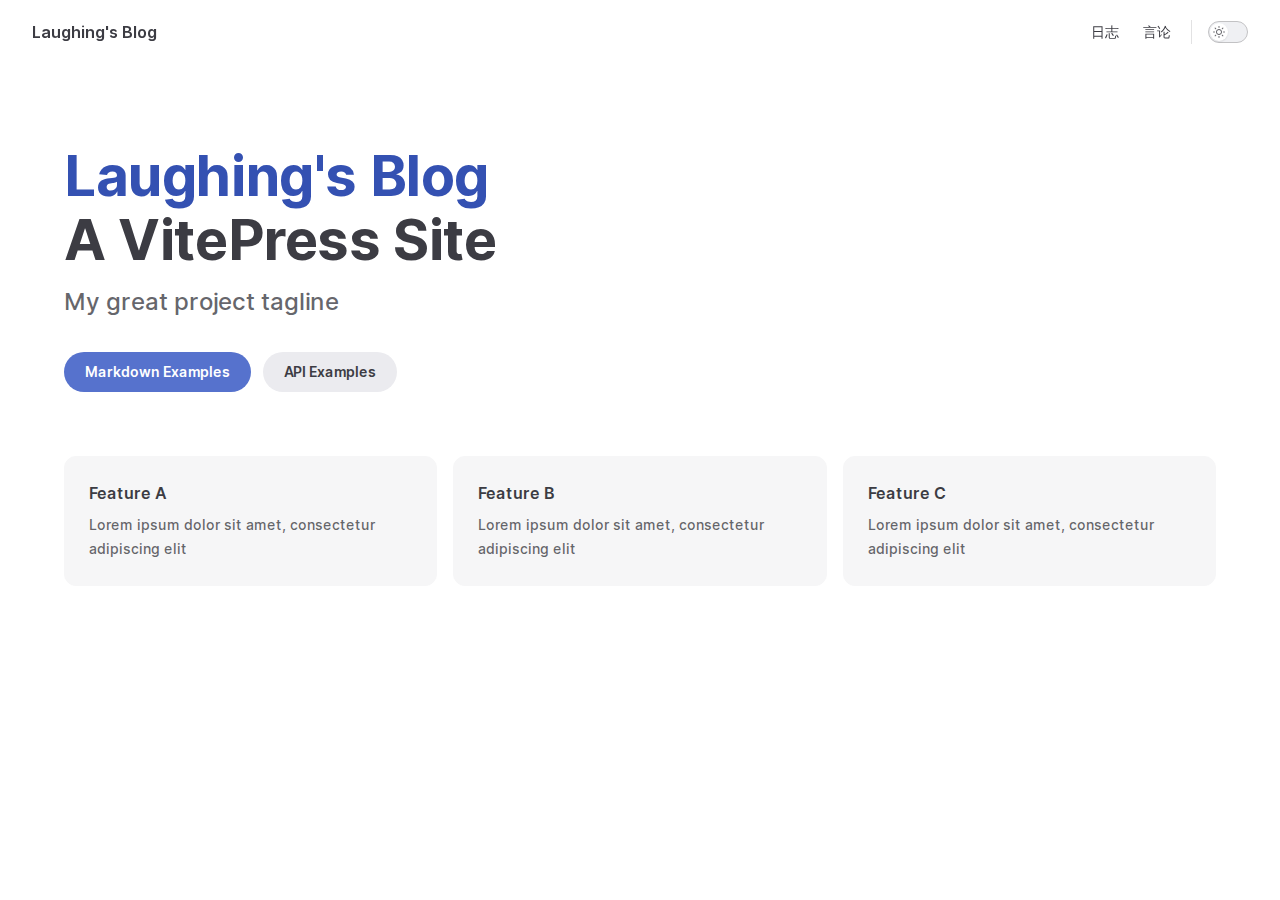
==== index.html @ de4fc388 "deploy" ====
<!DOCTYPE html>
<html lang="en-US" dir="ltr">
  <head>
    <meta charset="utf-8">
    <meta name="viewport" content="width=device-width,initial-scale=1">
    <title>Laughing's Blog</title>
    <meta name="description" content="A VitePress Site">
    <meta name="generator" content="VitePress v1.0.0-rc.42">
    <link rel="preload stylesheet" href="/assets/style.BVWS7UN-.css" as="style">
    
    <script type="module" src="/assets/app.Bh6z0Ssu.js"></script>
    <link rel="preload" href="/assets/inter-roman-latin.Bu8hRsVA.woff2" as="font" type="font/woff2" crossorigin="">
    <link rel="modulepreload" href="/assets/chunks/framework.gkMttBBc.js">
    <link rel="modulepreload" href="/assets/chunks/theme.DJK02ETa.js">
    <link rel="modulepreload" href="/assets/index.md.DEhZXi26.lean.js">
    <script id="check-dark-mode">(()=>{const e=localStorage.getItem("vitepress-theme-appearance")||"auto",a=window.matchMedia("(prefers-color-scheme: dark)").matches;(!e||e==="auto"?a:e==="dark")&&document.documentElement.classList.add("dark")})();</script>
    <script id="check-mac-os">document.documentElement.classList.toggle("mac",/Mac|iPhone|iPod|iPad/i.test(navigator.platform));</script>
  </head>
  <body>
    <div id="app"><div class="Layout" data-v-5d98c3a5><!--[--><!--]--><!--[--><span tabindex="-1" data-v-0f60ec36></span><a href="#VPContent" class="VPSkipLink visually-hidden" data-v-0f60ec36> Skip to content </a><!--]--><!----><header class="VPNav" data-v-5d98c3a5 data-v-ae24b3ad><div class="VPNavBar top" data-v-ae24b3ad data-v-19c990f1><div class="wrapper" data-v-19c990f1><div class="container" data-v-19c990f1><div class="title" data-v-19c990f1><div class="VPNavBarTitle" data-v-19c990f1 data-v-ab179fa1><a class="title" href="/" data-v-ab179fa1><!--[--><!--]--><!----><span data-v-ab179fa1>Laughing&#39;s Blog</span><!--[--><!--]--></a></div></div><div class="content" data-v-19c990f1><div class="content-body" data-v-19c990f1><!--[--><!--]--><div class="VPNavBarSearch search" data-v-19c990f1><!----></div><nav aria-labelledby="main-nav-aria-label" class="VPNavBarMenu menu" data-v-19c990f1 data-v-7f418b0f><span id="main-nav-aria-label" class="visually-hidden" data-v-7f418b0f>Main Navigation</span><!--[--><!--[--><a class="VPLink link VPNavBarMenuLink" href="/logs/" tabindex="0" data-v-7f418b0f data-v-42ef59de><!--[--><span data-v-42ef59de>日志</span><!--]--></a><!--]--><!--[--><a class="VPLink link VPNavBarMenuLink" href="/opinions/" tabindex="0" data-v-7f418b0f data-v-42ef59de><!--[--><span data-v-42ef59de>言论</span><!--]--></a><!--]--><!--]--></nav><!----><div class="VPNavBarAppearance appearance" data-v-19c990f1 data-v-e6aabb21><button class="VPSwitch VPSwitchAppearance" type="button" role="switch" title="Switch to dark theme" aria-checked="false" data-v-e6aabb21 data-v-1736f215 data-v-b1685198><span class="check" data-v-b1685198><span class="icon" data-v-b1685198><!--[--><svg xmlns="http://www.w3.org/2000/svg" aria-hidden="true" focusable="false" viewbox="0 0 24 24" class="sun" data-v-1736f215><path d="M12,18c-3.3,0-6-2.7-6-6s2.7-6,6-6s6,2.7,6,6S15.3,18,12,18zM12,8c-2.2,0-4,1.8-4,4c0,2.2,1.8,4,4,4c2.2,0,4-1.8,4-4C16,9.8,14.2,8,12,8z"></path><path d="M12,4c-0.6,0-1-0.4-1-1V1c0-0.6,0.4-1,1-1s1,0.4,1,1v2C13,3.6,12.6,4,12,4z"></path><path d="M12,24c-0.6,0-1-0.4-1-1v-2c0-0.6,0.4-1,1-1s1,0.4,1,1v2C13,23.6,12.6,24,12,24z"></path><path d="M5.6,6.6c-0.3,0-0.5-0.1-0.7-0.3L3.5,4.9c-0.4-0.4-0.4-1,0-1.4s1-0.4,1.4,0l1.4,1.4c0.4,0.4,0.4,1,0,1.4C6.2,6.5,5.9,6.6,5.6,6.6z"></path><path d="M19.8,20.8c-0.3,0-0.5-0.1-0.7-0.3l-1.4-1.4c-0.4-0.4-0.4-1,0-1.4s1-0.4,1.4,0l1.4,1.4c0.4,0.4,0.4,1,0,1.4C20.3,20.7,20,20.8,19.8,20.8z"></path><path d="M3,13H1c-0.6,0-1-0.4-1-1s0.4-1,1-1h2c0.6,0,1,0.4,1,1S3.6,13,3,13z"></path><path d="M23,13h-2c-0.6,0-1-0.4-1-1s0.4-1,1-1h2c0.6,0,1,0.4,1,1S23.6,13,23,13z"></path><path d="M4.2,20.8c-0.3,0-0.5-0.1-0.7-0.3c-0.4-0.4-0.4-1,0-1.4l1.4-1.4c0.4-0.4,1-0.4,1.4,0s0.4,1,0,1.4l-1.4,1.4C4.7,20.7,4.5,20.8,4.2,20.8z"></path><path d="M18.4,6.6c-0.3,0-0.5-0.1-0.7-0.3c-0.4-0.4-0.4-1,0-1.4l1.4-1.4c0.4-0.4,1-0.4,1.4,0s0.4,1,0,1.4l-1.4,1.4C18.9,6.5,18.6,6.6,18.4,6.6z"></path></svg><svg xmlns="http://www.w3.org/2000/svg" aria-hidden="true" focusable="false" viewbox="0 0 24 24" class="moon" data-v-1736f215><path d="M12.1,22c-0.3,0-0.6,0-0.9,0c-5.5-0.5-9.5-5.4-9-10.9c0.4-4.8,4.2-8.6,9-9c0.4,0,0.8,0.2,1,0.5c0.2,0.3,0.2,0.8-0.1,1.1c-2,2.7-1.4,6.4,1.3,8.4c2.1,1.6,5,1.6,7.1,0c0.3-0.2,0.7-0.3,1.1-0.1c0.3,0.2,0.5,0.6,0.5,1c-0.2,2.7-1.5,5.1-3.6,6.8C16.6,21.2,14.4,22,12.1,22zM9.3,4.4c-2.9,1-5,3.6-5.2,6.8c-0.4,4.4,2.8,8.3,7.2,8.7c2.1,0.2,4.2-0.4,5.8-1.8c1.1-0.9,1.9-2.1,2.4-3.4c-2.5,0.9-5.3,0.5-7.5-1.1C9.2,11.4,8.1,7.7,9.3,4.4z"></path></svg><!--]--></span></span></button></div><!----><div class="VPFlyout VPNavBarExtra extra" data-v-19c990f1 data-v-d0bd9dde data-v-9c007e85><button type="button" class="button" aria-haspopup="true" aria-expanded="false" aria-label="extra navigation" data-v-9c007e85><svg xmlns="http://www.w3.org/2000/svg" aria-hidden="true" focusable="false" viewbox="0 0 24 24" class="icon" data-v-9c007e85><circle cx="12" cy="12" r="2"></circle><circle cx="19" cy="12" r="2"></circle><circle cx="5" cy="12" r="2"></circle></svg></button><div class="menu" data-v-9c007e85><div class="VPMenu" data-v-9c007e85 data-v-e7ea1737><!----><!--[--><!--[--><!----><div class="group" data-v-d0bd9dde><div class="item appearance" data-v-d0bd9dde><p class="label" data-v-d0bd9dde>Appearance</p><div class="appearance-action" data-v-d0bd9dde><button class="VPSwitch VPSwitchAppearance" type="button" role="switch" title="Switch to dark theme" aria-checked="false" data-v-d0bd9dde data-v-1736f215 data-v-b1685198><span class="check" data-v-b1685198><span class="icon" data-v-b1685198><!--[--><svg xmlns="http://www.w3.org/2000/svg" aria-hidden="true" focusable="false" viewbox="0 0 24 24" class="sun" data-v-1736f215><path d="M12,18c-3.3,0-6-2.7-6-6s2.7-6,6-6s6,2.7,6,6S15.3,18,12,18zM12,8c-2.2,0-4,1.8-4,4c0,2.2,1.8,4,4,4c2.2,0,4-1.8,4-4C16,9.8,14.2,8,12,8z"></path><path d="M12,4c-0.6,0-1-0.4-1-1V1c0-0.6,0.4-1,1-1s1,0.4,1,1v2C13,3.6,12.6,4,12,4z"></path><path d="M12,24c-0.6,0-1-0.4-1-1v-2c0-0.6,0.4-1,1-1s1,0.4,1,1v2C13,23.6,12.6,24,12,24z"></path><path d="M5.6,6.6c-0.3,0-0.5-0.1-0.7-0.3L3.5,4.9c-0.4-0.4-0.4-1,0-1.4s1-0.4,1.4,0l1.4,1.4c0.4,0.4,0.4,1,0,1.4C6.2,6.5,5.9,6.6,5.6,6.6z"></path><path d="M19.8,20.8c-0.3,0-0.5-0.1-0.7-0.3l-1.4-1.4c-0.4-0.4-0.4-1,0-1.4s1-0.4,1.4,0l1.4,1.4c0.4,0.4,0.4,1,0,1.4C20.3,20.7,20,20.8,19.8,20.8z"></path><path d="M3,13H1c-0.6,0-1-0.4-1-1s0.4-1,1-1h2c0.6,0,1,0.4,1,1S3.6,13,3,13z"></path><path d="M23,13h-2c-0.6,0-1-0.4-1-1s0.4-1,1-1h2c0.6,0,1,0.4,1,1S23.6,13,23,13z"></path><path d="M4.2,20.8c-0.3,0-0.5-0.1-0.7-0.3c-0.4-0.4-0.4-1,0-1.4l1.4-1.4c0.4-0.4,1-0.4,1.4,0s0.4,1,0,1.4l-1.4,1.4C4.7,20.7,4.5,20.8,4.2,20.8z"></path><path d="M18.4,6.6c-0.3,0-0.5-0.1-0.7-0.3c-0.4-0.4-0.4-1,0-1.4l1.4-1.4c0.4-0.4,1-0.4,1.4,0s0.4,1,0,1.4l-1.4,1.4C18.9,6.5,18.6,6.6,18.4,6.6z"></path></svg><svg xmlns="http://www.w3.org/2000/svg" aria-hidden="true" focusable="false" viewbox="0 0 24 24" class="moon" data-v-1736f215><path d="M12.1,22c-0.3,0-0.6,0-0.9,0c-5.5-0.5-9.5-5.4-9-10.9c0.4-4.8,4.2-8.6,9-9c0.4,0,0.8,0.2,1,0.5c0.2,0.3,0.2,0.8-0.1,1.1c-2,2.7-1.4,6.4,1.3,8.4c2.1,1.6,5,1.6,7.1,0c0.3-0.2,0.7-0.3,1.1-0.1c0.3,0.2,0.5,0.6,0.5,1c-0.2,2.7-1.5,5.1-3.6,6.8C16.6,21.2,14.4,22,12.1,22zM9.3,4.4c-2.9,1-5,3.6-5.2,6.8c-0.4,4.4,2.8,8.3,7.2,8.7c2.1,0.2,4.2-0.4,5.8-1.8c1.1-0.9,1.9-2.1,2.4-3.4c-2.5,0.9-5.3,0.5-7.5-1.1C9.2,11.4,8.1,7.7,9.3,4.4z"></path></svg><!--]--></span></span></button></div></div></div><!----><!--]--><!--]--></div></div></div><!--[--><!--]--><button type="button" class="VPNavBarHamburger hamburger" aria-label="mobile navigation" aria-expanded="false" aria-controls="VPNavScreen" data-v-19c990f1 data-v-e5dd9c1c><span class="container" data-v-e5dd9c1c><span class="top" data-v-e5dd9c1c></span><span class="middle" data-v-e5dd9c1c></span><span class="bottom" data-v-e5dd9c1c></span></span></button></div></div></div></div><div class="divider" data-v-19c990f1><div class="divider-line" data-v-19c990f1></div></div></div><!----></header><!----><!----><div class="VPContent is-home" id="VPContent" data-v-5d98c3a5 data-v-1428d186><div class="VPHome" data-v-1428d186 data-v-c71b6826><!--[--><!--]--><div class="VPHero VPHomeHero" data-v-c71b6826 data-v-303bb580><div class="container" data-v-303bb580><div class="main" data-v-303bb580><!--[--><!--]--><!--[--><h1 class="name" data-v-303bb580><span class="clip" data-v-303bb580>Laughing's Blog</span></h1><p class="text" data-v-303bb580>A VitePress Site</p><p class="tagline" data-v-303bb580>My great project tagline</p><!--]--><!--[--><!--]--><div class="actions" data-v-303bb580><!--[--><div class="action" data-v-303bb580><a class="VPButton medium brand" href="/markdown-examples.html" data-v-303bb580 data-v-cad61b99>Markdown Examples</a></div><div class="action" data-v-303bb580><a class="VPButton medium alt" href="/api-examples.html" data-v-303bb580 data-v-cad61b99>API Examples</a></div><!--]--></div><!--[--><!--]--></div><!----></div></div><!--[--><!--]--><!--[--><!--]--><div class="VPFeatures VPHomeFeatures" data-v-c71b6826 data-v-a6181336><div class="container" data-v-a6181336><div class="items" data-v-a6181336><!--[--><div class="grid-3 item" data-v-a6181336><div class="VPLink no-icon VPFeature" data-v-a6181336 data-v-33204567><!--[--><article class="box" data-v-33204567><!----><h2 class="title" data-v-33204567>Feature A</h2><p class="details" data-v-33204567>Lorem ipsum dolor sit amet, consectetur adipiscing elit</p><!----></article><!--]--></div></div><div class="grid-3 item" data-v-a6181336><div class="VPLink no-icon VPFeature" data-v-a6181336 data-v-33204567><!--[--><article class="box" data-v-33204567><!----><h2 class="title" data-v-33204567>Feature B</h2><p class="details" data-v-33204567>Lorem ipsum dolor sit amet, consectetur adipiscing elit</p><!----></article><!--]--></div></div><div class="grid-3 item" data-v-a6181336><div class="VPLink no-icon VPFeature" data-v-a6181336 data-v-33204567><!--[--><article class="box" data-v-33204567><!----><h2 class="title" data-v-33204567>Feature C</h2><p class="details" data-v-33204567>Lorem ipsum dolor sit amet, consectetur adipiscing elit</p><!----></article><!--]--></div></div><!--]--></div></div></div><!--[--><!--]--><div style="position:relative;" data-v-c71b6826><div></div></div></div></div><!----><!--[--><!--]--></div></div>
    <script>window.__VP_HASH_MAP__=JSON.parse("{\"index.md\":\"DEhZXi26\",\"logs_2023.md\":\"BGHf9BN0\",\"logs_2024.md\":\"Bl3fnfVr\",\"funny_2023.md\":\"zSi8ZRaW\",\"opinions_index.md\":\"Cj0klRzL\",\"logs_index.md\":\"DGoCZVE7\",\"opinions_2023.md\":\"BY_L__ol\"}");window.__VP_SITE_DATA__=JSON.parse("{\"lang\":\"en-US\",\"dir\":\"ltr\",\"title\":\"Laughing's Blog\",\"description\":\"A VitePress Site\",\"base\":\"/\",\"head\":[],\"router\":{\"prefetchLinks\":true},\"appearance\":true,\"themeConfig\":{\"nav\":[{\"text\":\"日志\",\"link\":\"/logs/\"},{\"text\":\"言论\",\"link\":\"/opinions/\"}],\"lastUpdated\":\"Last Updated\"},\"locales\":{},\"scrollOffset\":134,\"cleanUrls\":false}");</script>
    
  </body>
</html>
---- assets/style.BVWS7UN-.css ----
@font-face{font-family:Inter var;font-weight:100 900;font-display:swap;font-style:normal;font-named-instance:"Regular";src:url(/assets/inter-roman-cyrillic.CMhn1ESj.woff2) format("woff2");unicode-range:U+0301,U+0400-045F,U+0490-0491,U+04B0-04B1,U+2116}@font-face{font-family:Inter var;font-weight:100 900;font-display:swap;font-style:normal;font-named-instance:"Regular";src:url(/assets/inter-roman-cyrillic-ext.DxP3Awbn.woff2) format("woff2");unicode-range:U+0460-052F,U+1C80-1C88,U+20B4,U+2DE0-2DFF,U+A640-A69F,U+FE2E-FE2F}@font-face{font-family:Inter var;font-weight:100 900;font-display:swap;font-style:normal;font-named-instance:"Regular";src:url(/assets/inter-roman-greek.JvnBZ4YD.woff2) format("woff2");unicode-range:U+0370-03FF}@font-face{font-family:Inter var;font-weight:100 900;font-display:swap;font-style:normal;font-named-instance:"Regular";src:url(/assets/inter-roman-greek-ext.D0mI3NpI.woff2) format("woff2");unicode-range:U+1F00-1FFF}@font-face{font-family:Inter var;font-weight:100 900;font-display:swap;font-style:normal;font-named-instance:"Regular";src:url(/assets/inter-roman-latin.Bu8hRsVA.woff2) format("woff2");unicode-range:U+0000-00FF,U+0131,U+0152-0153,U+02BB-02BC,U+02C6,U+02DA,U+02DC,U+2000-206F,U+2074,U+20AC,U+2122,U+2191,U+2193,U+2212,U+2215,U+FEFF,U+FFFD}@font-face{font-family:Inter var;font-weight:100 900;font-display:swap;font-style:normal;font-named-instance:"Regular";src:url(/assets/inter-roman-latin-ext.ZlYT4o7i.woff2) format("woff2");unicode-range:U+0100-024F,U+0259,U+1E00-1EFF,U+2020,U+20A0-20AB,U+20AD-20CF,U+2113,U+2C60-2C7F,U+A720-A7FF}@font-face{font-family:Inter var;font-weight:100 900;font-display:swap;font-style:normal;font-named-instance:"Regular";src:url(/assets/inter-roman-vietnamese.ClpjcLMQ.woff2) format("woff2");unicode-range:U+0102-0103,U+0110-0111,U+0128-0129,U+0168-0169,U+01A0-01A1,U+01AF-01B0,U+1EA0-1EF9,U+20AB}@font-face{font-family:Inter var;font-weight:100 900;font-display:swap;font-style:italic;font-named-instance:"Italic";src:url(/assets/inter-italic-cyrillic.D6csxwjC.woff2) format("woff2");unicode-range:U+0301,U+0400-045F,U+0490-0491,U+04B0-04B1,U+2116}@font-face{font-family:Inter var;font-weight:100 900;font-display:swap;font-style:italic;font-named-instance:"Italic";src:url(/assets/inter-italic-cyrillic-ext.5XJwZIOp.woff2) format("woff2");unicode-range:U+0460-052F,U+1C80-1C88,U+20B4,U+2DE0-2DFF,U+A640-A69F,U+FE2E-FE2F}@font-face{font-family:Inter var;font-weight:100 900;font-display:swap;font-style:italic;font-named-instance:"Italic";src:url(/assets/inter-italic-greek.9J96vYpw.woff2) format("woff2");unicode-range:U+0370-03FF}@font-face{font-family:Inter var;font-weight:100 900;font-display:swap;font-style:italic;font-named-instance:"Italic";src:url(/assets/inter-italic-greek-ext.CHOfFY1k.woff2) format("woff2");unicode-range:U+1F00-1FFF}@font-face{font-family:Inter var;font-weight:100 900;font-display:swap;font-style:italic;font-named-instance:"Italic";src:url(/assets/inter-italic-latin.DbsTr1gm.woff2) format("woff2");unicode-range:U+0000-00FF,U+0131,U+0152-0153,U+02BB-02BC,U+02C6,U+02DA,U+02DC,U+2000-206F,U+2074,U+20AC,U+2122,U+2191,U+2193,U+2212,U+2215,U+FEFF,U+FFFD}@font-face{font-family:Inter var;font-weight:100 900;font-display:swap;font-style:italic;font-named-instance:"Italic";src:url(/assets/inter-italic-latin-ext.BGcWXLrn.woff2) format("woff2");unicode-range:U+0100-024F,U+0259,U+1E00-1EFF,U+2020,U+20A0-20AB,U+20AD-20CF,U+2113,U+2C60-2C7F,U+A720-A7FF}@font-face{font-family:Inter var;font-weight:100 900;font-display:swap;font-style:italic;font-named-instance:"Italic";src:url(/assets/inter-italic-vietnamese.DHNAd7Wr.woff2) format("woff2");unicode-range:U+0102-0103,U+0110-0111,U+0128-0129,U+0168-0169,U+01A0-01A1,U+01AF-01B0,U+1EA0-1EF9,U+20AB}@font-face{font-family:Chinese Quotes;src:local("PingFang SC Regular"),local("PingFang SC"),local("SimHei"),local("Source Han Sans SC");unicode-range:U+2018,U+2019,U+201C,U+201D}:root{--vp-c-white: #ffffff;--vp-c-black: #000000;--vp-c-neutral: var(--vp-c-black);--vp-c-neutral-inverse: var(--vp-c-white)}.dark{--vp-c-neutral: var(--vp-c-white);--vp-c-neutral-inverse: var(--vp-c-black)}:root{--vp-c-gray-1: #dddde3;--vp-c-gray-2: #e4e4e9;--vp-c-gray-3: #ebebef;--vp-c-gray-soft: rgba(142, 150, 170, .14);--vp-c-indigo-1: #3451b2;--vp-c-indigo-2: #3a5ccc;--vp-c-indigo-3: #5672cd;--vp-c-indigo-soft: rgba(100, 108, 255, .14);--vp-c-purple-1: #6f42c1;--vp-c-purple-2: #7e4cc9;--vp-c-purple-3: #8e5cd9;--vp-c-purple-soft: rgba(159, 122, 234, .14);--vp-c-green-1: #18794e;--vp-c-green-2: #299764;--vp-c-green-3: #30a46c;--vp-c-green-soft: rgba(16, 185, 129, .14);--vp-c-yellow-1: #915930;--vp-c-yellow-2: #946300;--vp-c-yellow-3: #9f6a00;--vp-c-yellow-soft: rgba(234, 179, 8, .14);--vp-c-red-1: #b8272c;--vp-c-red-2: #d5393e;--vp-c-red-3: #e0575b;--vp-c-red-soft: rgba(244, 63, 94, .14);--vp-c-sponsor: #db2777}.dark{--vp-c-gray-1: #515c67;--vp-c-gray-2: #414853;--vp-c-gray-3: #32363f;--vp-c-gray-soft: rgba(101, 117, 133, .16);--vp-c-indigo-1: #a8b1ff;--vp-c-indigo-2: #5c73e7;--vp-c-indigo-3: #3e63dd;--vp-c-indigo-soft: rgba(100, 108, 255, .16);--vp-c-purple-1: #c8abfa;--vp-c-purple-2: #a879e6;--vp-c-purple-3: #8e5cd9;--vp-c-purple-soft: rgba(159, 122, 234, .16);--vp-c-green-1: #3dd68c;--vp-c-green-2: #30a46c;--vp-c-green-3: #298459;--vp-c-green-soft: rgba(16, 185, 129, .16);--vp-c-yellow-1: #f9b44e;--vp-c-yellow-2: #da8b17;--vp-c-yellow-3: #a46a0a;--vp-c-yellow-soft: rgba(234, 179, 8, .16);--vp-c-red-1: #f66f81;--vp-c-red-2: #f14158;--vp-c-red-3: #b62a3c;--vp-c-red-soft: rgba(244, 63, 94, .16)}:root{--vp-c-bg: #ffffff;--vp-c-bg-alt: #f6f6f7;--vp-c-bg-elv: #ffffff;--vp-c-bg-soft: #f6f6f7}.dark{--vp-c-bg: #1b1b1f;--vp-c-bg-alt: #161618;--vp-c-bg-elv: #202127;--vp-c-bg-soft: #202127}:root{--vp-c-border: #c2c2c4;--vp-c-divider: #e2e2e3;--vp-c-gutter: #e2e2e3}.dark{--vp-c-border: #3c3f44;--vp-c-divider: #2e2e32;--vp-c-gutter: #000000}:root{--vp-c-text-1: rgba(60, 60, 67);--vp-c-text-2: rgba(60, 60, 67, .78);--vp-c-text-3: rgba(60, 60, 67, .56)}.dark{--vp-c-text-1: rgba(255, 255, 245, .86);--vp-c-text-2: rgba(235, 235, 245, .6);--vp-c-text-3: rgba(235, 235, 245, .38)}:root{--vp-c-default-1: var(--vp-c-gray-1);--vp-c-default-2: var(--vp-c-gray-2);--vp-c-default-3: var(--vp-c-gray-3);--vp-c-default-soft: var(--vp-c-gray-soft);--vp-c-brand-1: var(--vp-c-indigo-1);--vp-c-brand-2: var(--vp-c-indigo-2);--vp-c-brand-3: var(--vp-c-indigo-3);--vp-c-brand-soft: var(--vp-c-indigo-soft);--vp-c-brand: var(--vp-c-brand-1);--vp-c-tip-1: var(--vp-c-brand-1);--vp-c-tip-2: var(--vp-c-brand-2);--vp-c-tip-3: var(--vp-c-brand-3);--vp-c-tip-soft: var(--vp-c-brand-soft);--vp-c-note-1: var(--vp-c-brand-1);--vp-c-note-2: var(--vp-c-brand-2);--vp-c-note-3: var(--vp-c-brand-3);--vp-c-note-soft: var(--vp-c-brand-soft);--vp-c-success-1: var(--vp-c-green-1);--vp-c-success-2: var(--vp-c-green-2);--vp-c-success-3: var(--vp-c-green-3);--vp-c-success-soft: var(--vp-c-green-soft);--vp-c-important-1: var(--vp-c-purple-1);--vp-c-important-2: var(--vp-c-purple-2);--vp-c-important-3: var(--vp-c-purple-3);--vp-c-important-soft: var(--vp-c-purple-soft);--vp-c-warning-1: var(--vp-c-yellow-1);--vp-c-warning-2: var(--vp-c-yellow-2);--vp-c-warning-3: var(--vp-c-yellow-3);--vp-c-warning-soft: var(--vp-c-yellow-soft);--vp-c-danger-1: var(--vp-c-red-1);--vp-c-danger-2: var(--vp-c-red-2);--vp-c-danger-3: var(--vp-c-red-3);--vp-c-danger-soft: var(--vp-c-red-soft);--vp-c-caution-1: var(--vp-c-red-1);--vp-c-caution-2: var(--vp-c-red-2);--vp-c-caution-3: var(--vp-c-red-3);--vp-c-caution-soft: var(--vp-c-red-soft)}:root{--vp-font-family-base: "Chinese Quotes", "Inter var", "Inter", ui-sans-serif, system-ui, -apple-system, BlinkMacSystemFont, "Segoe UI", Roboto, "Helvetica Neue", Helvetica, Arial, "Noto Sans", sans-serif, "Apple Color Emoji", "Segoe UI Emoji", "Segoe UI Symbol", "Noto Color Emoji";--vp-font-family-mono: ui-monospace, SFMono-Regular, "SF Mono", Menlo, Monaco, Consolas, "Liberation Mono", "Courier New", monospace}:root{--vp-shadow-1: 0 1px 2px rgba(0, 0, 0, .04), 0 1px 2px rgba(0, 0, 0, .06);--vp-shadow-2: 0 3px 12px rgba(0, 0, 0, .07), 0 1px 4px rgba(0, 0, 0, .07);--vp-shadow-3: 0 12px 32px rgba(0, 0, 0, .1), 0 2px 6px rgba(0, 0, 0, .08);--vp-shadow-4: 0 14px 44px rgba(0, 0, 0, .12), 0 3px 9px rgba(0, 0, 0, .12);--vp-shadow-5: 0 18px 56px rgba(0, 0, 0, .16), 0 4px 12px rgba(0, 0, 0, .16)}:root{--vp-z-index-footer: 10;--vp-z-index-local-nav: 20;--vp-z-index-nav: 30;--vp-z-index-layout-top: 40;--vp-z-index-backdrop: 50;--vp-z-index-sidebar: 60}@media (min-width: 960px){:root{--vp-z-index-sidebar: 25}}:root{--vp-icon-copy: url("data:image/svg+xml,%3Csvg xmlns='http://www.w3.org/2000/svg' fill='none' height='20' width='20' stroke='rgba(128,128,128,1)' stroke-width='2' viewBox='0 0 24 24'%3E%3Cpath stroke-linecap='round' stroke-linejoin='round' d='M9 5H7a2 2 0 0 0-2 2v12a2 2 0 0 0 2 2h10a2 2 0 0 0 2-2V7a2 2 0 0 0-2-2h-2M9 5a2 2 0 0 0 2 2h2a2 2 0 0 0 2-2M9 5a2 2 0 0 1 2-2h2a2 2 0 0 1 2 2'/%3E%3C/svg%3E");--vp-icon-copied: url("data:image/svg+xml,%3Csvg xmlns='http://www.w3.org/2000/svg' fill='none' height='20' width='20' stroke='rgba(128,128,128,1)' stroke-width='2' viewBox='0 0 24 24'%3E%3Cpath stroke-linecap='round' stroke-linejoin='round' d='M9 5H7a2 2 0 0 0-2 2v12a2 2 0 0 0 2 2h10a2 2 0 0 0 2-2V7a2 2 0 0 0-2-2h-2M9 5a2 2 0 0 0 2 2h2a2 2 0 0 0 2-2M9 5a2 2 0 0 1 2-2h2a2 2 0 0 1 2 2m-6 9 2 2 4-4'/%3E%3C/svg%3E")}:root{--vp-layout-max-width: 1440px}:root{--vp-header-anchor-symbol: "#"}:root{--vp-code-line-height: 1.7;--vp-code-font-size: .875em;--vp-code-color: var(--vp-c-brand-1);--vp-code-link-color: var(--vp-c-brand-1);--vp-code-link-hover-color: var(--vp-c-brand-2);--vp-code-bg: var(--vp-c-default-soft);--vp-code-block-color: var(--vp-c-text-2);--vp-code-block-bg: var(--vp-c-bg-alt);--vp-code-block-divider-color: var(--vp-c-gutter);--vp-code-lang-color: var(--vp-c-text-3);--vp-code-line-highlight-color: var(--vp-c-default-soft);--vp-code-line-number-color: var(--vp-c-text-3);--vp-code-line-diff-add-color: var(--vp-c-success-soft);--vp-code-line-diff-add-symbol-color: var(--vp-c-success-1);--vp-code-line-diff-remove-color: var(--vp-c-danger-soft);--vp-code-line-diff-remove-symbol-color: var(--vp-c-danger-1);--vp-code-line-warning-color: var(--vp-c-warning-soft);--vp-code-line-error-color: var(--vp-c-danger-soft);--vp-code-copy-code-border-color: var(--vp-c-divider);--vp-code-copy-code-bg: var(--vp-c-bg-soft);--vp-code-copy-code-hover-border-color: var(--vp-c-divider);--vp-code-copy-code-hover-bg: var(--vp-c-bg);--vp-code-copy-code-active-text: var(--vp-c-text-2);--vp-code-copy-copied-text-content: "Copied";--vp-code-tab-divider: var(--vp-code-block-divider-color);--vp-code-tab-text-color: var(--vp-c-text-2);--vp-code-tab-bg: var(--vp-code-block-bg);--vp-code-tab-hover-text-color: var(--vp-c-text-1);--vp-code-tab-active-text-color: var(--vp-c-text-1);--vp-code-tab-active-bar-color: var(--vp-c-brand-1)}:root{--vp-button-brand-border: transparent;--vp-button-brand-text: var(--vp-c-white);--vp-button-brand-bg: var(--vp-c-brand-3);--vp-button-brand-hover-border: transparent;--vp-button-brand-hover-text: var(--vp-c-white);--vp-button-brand-hover-bg: var(--vp-c-brand-2);--vp-button-brand-active-border: transparent;--vp-button-brand-active-text: var(--vp-c-white);--vp-button-brand-active-bg: var(--vp-c-brand-1);--vp-button-alt-border: transparent;--vp-button-alt-text: var(--vp-c-text-1);--vp-button-alt-bg: var(--vp-c-default-3);--vp-button-alt-hover-border: transparent;--vp-button-alt-hover-text: var(--vp-c-text-1);--vp-button-alt-hover-bg: var(--vp-c-default-2);--vp-button-alt-active-border: transparent;--vp-button-alt-active-text: var(--vp-c-text-1);--vp-button-alt-active-bg: var(--vp-c-default-1);--vp-button-sponsor-border: var(--vp-c-text-2);--vp-button-sponsor-text: var(--vp-c-text-2);--vp-button-sponsor-bg: transparent;--vp-button-sponsor-hover-border: var(--vp-c-sponsor);--vp-button-sponsor-hover-text: var(--vp-c-sponsor);--vp-button-sponsor-hover-bg: transparent;--vp-button-sponsor-active-border: var(--vp-c-sponsor);--vp-button-sponsor-active-text: var(--vp-c-sponsor);--vp-button-sponsor-active-bg: transparent}:root{--vp-custom-block-font-size: 14px;--vp-custom-block-code-font-size: 13px;--vp-custom-block-info-border: transparent;--vp-custom-block-info-text: var(--vp-c-text-1);--vp-custom-block-info-bg: var(--vp-c-default-soft);--vp-custom-block-info-code-bg: var(--vp-c-default-soft);--vp-custom-block-note-border: transparent;--vp-custom-block-note-text: var(--vp-c-text-1);--vp-custom-block-note-bg: var(--vp-c-default-soft);--vp-custom-block-note-code-bg: var(--vp-c-default-soft);--vp-custom-block-tip-border: transparent;--vp-custom-block-tip-text: var(--vp-c-text-1);--vp-custom-block-tip-bg: var(--vp-c-tip-soft);--vp-custom-block-tip-code-bg: var(--vp-c-tip-soft);--vp-custom-block-important-border: transparent;--vp-custom-block-important-text: var(--vp-c-text-1);--vp-custom-block-important-bg: var(--vp-c-important-soft);--vp-custom-block-important-code-bg: var(--vp-c-important-soft);--vp-custom-block-warning-border: transparent;--vp-custom-block-warning-text: var(--vp-c-text-1);--vp-custom-block-warning-bg: var(--vp-c-warning-soft);--vp-custom-block-warning-code-bg: var(--vp-c-warning-soft);--vp-custom-block-danger-border: transparent;--vp-custom-block-danger-text: var(--vp-c-text-1);--vp-custom-block-danger-bg: var(--vp-c-danger-soft);--vp-custom-block-danger-code-bg: var(--vp-c-danger-soft);--vp-custom-block-caution-border: transparent;--vp-custom-block-caution-text: var(--vp-c-text-1);--vp-custom-block-caution-bg: var(--vp-c-caution-soft);--vp-custom-block-caution-code-bg: var(--vp-c-caution-soft);--vp-custom-block-details-border: var(--vp-custom-block-info-border);--vp-custom-block-details-text: var(--vp-custom-block-info-text);--vp-custom-block-details-bg: var(--vp-custom-block-info-bg);--vp-custom-block-details-code-bg: var(--vp-custom-block-info-code-bg)}:root{--vp-input-border-color: var(--vp-c-border);--vp-input-bg-color: var(--vp-c-bg-alt);--vp-input-switch-bg-color: var(--vp-c-default-soft)}:root{--vp-nav-height: 64px;--vp-nav-bg-color: var(--vp-c-bg);--vp-nav-screen-bg-color: var(--vp-c-bg);--vp-nav-logo-height: 24px}.hide-nav{--vp-nav-height: 0px}.hide-nav .VPSidebar{--vp-nav-height: 22px}:root{--vp-local-nav-bg-color: var(--vp-c-bg)}:root{--vp-sidebar-width: 272px;--vp-sidebar-bg-color: var(--vp-c-bg-alt)}:root{--vp-backdrop-bg-color: rgba(0, 0, 0, .6)}:root{--vp-home-hero-name-color: var(--vp-c-brand-1);--vp-home-hero-name-background: transparent;--vp-home-hero-image-background-image: none;--vp-home-hero-image-filter: none}:root{--vp-badge-info-border: transparent;--vp-badge-info-text: var(--vp-c-text-2);--vp-badge-info-bg: var(--vp-c-default-soft);--vp-badge-tip-border: transparent;--vp-badge-tip-text: var(--vp-c-tip-1);--vp-badge-tip-bg: var(--vp-c-tip-soft);--vp-badge-warning-border: transparent;--vp-badge-warning-text: var(--vp-c-warning-1);--vp-badge-warning-bg: var(--vp-c-warning-soft);--vp-badge-danger-border: transparent;--vp-badge-danger-text: var(--vp-c-danger-1);--vp-badge-danger-bg: var(--vp-c-danger-soft)}:root{--vp-carbon-ads-text-color: var(--vp-c-text-1);--vp-carbon-ads-poweredby-color: var(--vp-c-text-2);--vp-carbon-ads-bg-color: var(--vp-c-bg-soft);--vp-carbon-ads-hover-text-color: var(--vp-c-brand-1);--vp-carbon-ads-hover-poweredby-color: var(--vp-c-text-1)}:root{--vp-local-search-bg: var(--vp-c-bg);--vp-local-search-result-bg: var(--vp-c-bg);--vp-local-search-result-border: var(--vp-c-divider);--vp-local-search-result-selected-bg: var(--vp-c-bg);--vp-local-search-result-selected-border: var(--vp-c-brand-1);--vp-local-search-highlight-bg: var(--vp-c-brand-1);--vp-local-search-highlight-text: var(--vp-c-neutral-inverse)}@media (prefers-reduced-motion: reduce){*,:before,:after{animation-delay:-1ms!important;animation-duration:1ms!important;animation-iteration-count:1!important;background-attachment:initial!important;scroll-behavior:auto!important;transition-duration:0s!important;transition-delay:0s!important}}*,:before,:after{box-sizing:border-box}html{line-height:1.4;font-size:16px;-webkit-text-size-adjust:100%}html.dark{color-scheme:dark}body{margin:0;width:100%;min-width:320px;min-height:100vh;line-height:24px;font-family:var(--vp-font-family-base);font-size:16px;font-weight:400;color:var(--vp-c-text-1);background-color:var(--vp-c-bg);font-synthesis:style;text-rendering:optimizeLegibility;-webkit-font-smoothing:antialiased;-moz-osx-font-smoothing:grayscale}main{display:block}h1,h2,h3,h4,h5,h6{margin:0;line-height:24px;font-size:16px;font-weight:400}p{margin:0}strong,b{font-weight:600}a,area,button,[role=button],input,label,select,summary,textarea{touch-action:manipulation}a{color:inherit;text-decoration:inherit}ol,ul{list-style:none;margin:0;padding:0}blockquote{margin:0}pre,code,kbd,samp{font-family:var(--vp-font-family-mono)}img,svg,video,canvas,audio,iframe,embed,object{display:block}figure{margin:0}img,video{max-width:100%;height:auto}button,input,optgroup,select,textarea{border:0;padding:0;line-height:inherit;color:inherit}button{padding:0;font-family:inherit;background-color:transparent;background-image:none}button:enabled,[role=button]:enabled{cursor:pointer}button:focus,button:focus-visible{outline:1px dotted;outline:4px auto -webkit-focus-ring-color}button:focus:not(:focus-visible){outline:none!important}input:focus,textarea:focus,select:focus{outline:none}table{border-collapse:collapse}input{background-color:transparent}input:-ms-input-placeholder,textarea:-ms-input-placeholder{color:var(--vp-c-text-3)}input::-ms-input-placeholder,textarea::-ms-input-placeholder{color:var(--vp-c-text-3)}input::placeholder,textarea::placeholder{color:var(--vp-c-text-3)}input::-webkit-outer-spin-button,input::-webkit-inner-spin-button{-webkit-appearance:none;margin:0}input[type=number]{-moz-appearance:textfield}textarea{resize:vertical}select{-webkit-appearance:none}fieldset{margin:0;padding:0}h1,h2,h3,h4,h5,h6,li,p{overflow-wrap:break-word}vite-error-overlay{z-index:9999}mjx-container{display:inline-block;margin:auto 2px -2px}mjx-container>svg{margin:auto}.visually-hidden{position:absolute;width:1px;height:1px;white-space:nowrap;clip:rect(0 0 0 0);clip-path:inset(50%);overflow:hidden}.custom-block{border:1px solid transparent;border-radius:8px;padding:16px 16px 8px;line-height:24px;font-size:var(--vp-custom-block-font-size);color:var(--vp-c-text-2)}.custom-block.info{border-color:var(--vp-custom-block-info-border);color:var(--vp-custom-block-info-text);background-color:var(--vp-custom-block-info-bg)}.custom-block.info a,.custom-block.info code{color:var(--vp-c-brand-1)}.custom-block.info a:hover,.custom-block.info a:hover>code{color:var(--vp-c-brand-2)}.custom-block.info code{background-color:var(--vp-custom-block-info-code-bg)}.custom-block.note{border-color:var(--vp-custom-block-note-border);color:var(--vp-custom-block-note-text);background-color:var(--vp-custom-block-note-bg)}.custom-block.note a,.custom-block.note code{color:var(--vp-c-brand-1)}.custom-block.note a:hover,.custom-block.note a:hover>code{color:var(--vp-c-brand-2)}.custom-block.note code{background-color:var(--vp-custom-block-note-code-bg)}.custom-block.tip{border-color:var(--vp-custom-block-tip-border);color:var(--vp-custom-block-tip-text);background-color:var(--vp-custom-block-tip-bg)}.custom-block.tip a,.custom-block.tip code{color:var(--vp-c-tip-1)}.custom-block.tip a:hover,.custom-block.tip a:hover>code{color:var(--vp-c-tip-2)}.custom-block.tip code{background-color:var(--vp-custom-block-tip-code-bg)}.custom-block.important{border-color:var(--vp-custom-block-important-border);color:var(--vp-custom-block-important-text);background-color:var(--vp-custom-block-important-bg)}.custom-block.important a,.custom-block.important code{color:var(--vp-c-important-1)}.custom-block.important a:hover,.custom-block.important a:hover>code{color:var(--vp-c-important-2)}.custom-block.important code{background-color:var(--vp-custom-block-important-code-bg)}.custom-block.warning{border-color:var(--vp-custom-block-warning-border);color:var(--vp-custom-block-warning-text);background-color:var(--vp-custom-block-warning-bg)}.custom-block.warning a,.custom-block.warning code{color:var(--vp-c-warning-1)}.custom-block.warning a:hover,.custom-block.warning a:hover>code{color:var(--vp-c-warning-2)}.custom-block.warning code{background-color:var(--vp-custom-block-warning-code-bg)}.custom-block.danger{border-color:var(--vp-custom-block-danger-border);color:var(--vp-custom-block-danger-text);background-color:var(--vp-custom-block-danger-bg)}.custom-block.danger a,.custom-block.danger code{color:var(--vp-c-danger-1)}.custom-block.danger a:hover,.custom-block.danger a:hover>code{color:var(--vp-c-danger-2)}.custom-block.danger code{background-color:var(--vp-custom-block-danger-code-bg)}.custom-block.caution{border-color:var(--vp-custom-block-caution-border);color:var(--vp-custom-block-caution-text);background-color:var(--vp-custom-block-caution-bg)}.custom-block.caution a,.custom-block.caution code{color:var(--vp-c-caution-1)}.custom-block.caution a:hover,.custom-block.caution a:hover>code{color:var(--vp-c-caution-2)}.custom-block.caution code{background-color:var(--vp-custom-block-caution-code-bg)}.custom-block.details{border-color:var(--vp-custom-block-details-border);color:var(--vp-custom-block-details-text);background-color:var(--vp-custom-block-details-bg)}.custom-block.details a{color:var(--vp-c-brand-1)}.custom-block.details a:hover,.custom-block.details a:hover>code{color:var(--vp-c-brand-2)}.custom-block.details code{background-color:var(--vp-custom-block-details-code-bg)}.custom-block-title{font-weight:600}.custom-block p+p{margin:8px 0}.custom-block.details summary{margin:0 0 8px;font-weight:700;cursor:pointer;-webkit-user-select:none;user-select:none}.custom-block.details summary+p{margin:8px 0}.custom-block a{color:inherit;font-weight:600;text-decoration:underline;text-underline-offset:2px;transition:opacity .25s}.custom-block a:hover{opacity:.75}.custom-block code{font-size:var(--vp-custom-block-code-font-size)}.custom-block.custom-block th,.custom-block.custom-block blockquote>p{font-size:var(--vp-custom-block-font-size);color:inherit}.dark .vp-code span{color:var(--shiki-dark, inherit)}html:not(.dark) .vp-code span{color:var(--shiki-light, inherit)}.vp-code-group{margin-top:16px}.vp-code-group .tabs{position:relative;display:flex;margin-right:-24px;margin-left:-24px;padding:0 12px;background-color:var(--vp-code-tab-bg);overflow-x:auto;overflow-y:hidden;box-shadow:inset 0 -1px var(--vp-code-tab-divider)}@media (min-width: 640px){.vp-code-group .tabs{margin-right:0;margin-left:0;border-radius:8px 8px 0 0}}.vp-code-group .tabs input{position:fixed;opacity:0;pointer-events:none}.vp-code-group .tabs label{position:relative;display:inline-block;border-bottom:1px solid transparent;padding:0 12px;line-height:48px;font-size:14px;font-weight:500;color:var(--vp-code-tab-text-color);white-space:nowrap;cursor:pointer;transition:color .25s}.vp-code-group .tabs label:after{position:absolute;right:8px;bottom:-1px;left:8px;z-index:1;height:2px;border-radius:2px;content:"";background-color:transparent;transition:background-color .25s}.vp-code-group label:hover{color:var(--vp-code-tab-hover-text-color)}.vp-code-group input:checked+label{color:var(--vp-code-tab-active-text-color)}.vp-code-group input:checked+label:after{background-color:var(--vp-code-tab-active-bar-color)}.vp-code-group div[class*=language-],.vp-block{display:none;margin-top:0!important;border-top-left-radius:0!important;border-top-right-radius:0!important}.vp-code-group div[class*=language-].active,.vp-block.active{display:block}.vp-block{padding:20px 24px}.vp-doc h1,.vp-doc h2,.vp-doc h3,.vp-doc h4,.vp-doc h5,.vp-doc h6{position:relative;font-weight:600;outline:none}.vp-doc h1{letter-spacing:-.02em;line-height:40px;font-size:28px}.vp-doc h2{margin:48px 0 16px;border-top:1px solid var(--vp-c-divider);padding-top:24px;letter-spacing:-.02em;line-height:32px;font-size:24px}.vp-doc h3{margin:32px 0 0;letter-spacing:-.01em;line-height:28px;font-size:20px}.vp-doc .header-anchor{position:absolute;top:0;left:0;margin-left:-.87em;font-weight:500;-webkit-user-select:none;user-select:none;opacity:0;text-decoration:none;transition:color .25s,opacity .25s}.vp-doc .header-anchor:before{content:var(--vp-header-anchor-symbol)}.vp-doc h1:hover .header-anchor,.vp-doc h1 .header-anchor:focus,.vp-doc h2:hover .header-anchor,.vp-doc h2 .header-anchor:focus,.vp-doc h3:hover .header-anchor,.vp-doc h3 .header-anchor:focus,.vp-doc h4:hover .header-anchor,.vp-doc h4 .header-anchor:focus,.vp-doc h5:hover .header-anchor,.vp-doc h5 .header-anchor:focus,.vp-doc h6:hover .header-anchor,.vp-doc h6 .header-anchor:focus{opacity:1}@media (min-width: 768px){.vp-doc h1{letter-spacing:-.02em;line-height:40px;font-size:32px}}.vp-doc h2 .header-anchor{top:24px}.vp-doc p,.vp-doc summary{margin:16px 0}.vp-doc p{line-height:28px}.vp-doc blockquote{margin:16px 0;border-left:2px solid var(--vp-c-divider);padding-left:16px;transition:border-color .5s}.vp-doc blockquote>p{margin:0;font-size:16px;color:var(--vp-c-text-2);transition:color .5s}.vp-doc a{font-weight:500;color:var(--vp-c-brand-1);text-decoration:underline;text-underline-offset:2px;transition:color .25s,opacity .25s}.vp-doc a:hover{color:var(--vp-c-brand-2)}.vp-doc strong{font-weight:600}.vp-doc ul,.vp-doc ol{padding-left:1.25rem;margin:16px 0}.vp-doc ul{list-style:disc}.vp-doc ol{list-style:decimal}.vp-doc li+li{margin-top:8px}.vp-doc li>ol,.vp-doc li>ul{margin:8px 0 0}.vp-doc table{display:block;border-collapse:collapse;margin:20px 0;overflow-x:auto}.vp-doc tr{background-color:var(--vp-c-bg);border-top:1px solid var(--vp-c-divider);transition:background-color .5s}.vp-doc tr:nth-child(2n){background-color:var(--vp-c-bg-soft)}.vp-doc th,.vp-doc td{border:1px solid var(--vp-c-divider);padding:8px 16px}.vp-doc th{text-align:left;font-size:14px;font-weight:600;color:var(--vp-c-text-2);background-color:var(--vp-c-bg-soft)}.vp-doc td{font-size:14px}.vp-doc hr{margin:16px 0;border:none;border-top:1px solid var(--vp-c-divider)}.vp-doc .custom-block{margin:16px 0}.vp-doc .custom-block p{margin:8px 0;line-height:24px}.vp-doc .custom-block p:first-child{margin:0}.vp-doc .custom-block div[class*=language-]{margin:8px 0;border-radius:8px}.vp-doc .custom-block div[class*=language-] code{font-weight:400;background-color:transparent}.vp-doc .custom-block .vp-code-group .tabs{margin:0;border-radius:8px 8px 0 0}.vp-doc :not(pre,h1,h2,h3,h4,h5,h6)>code{font-size:var(--vp-code-font-size);color:var(--vp-code-color)}.vp-doc :not(pre)>code{border-radius:4px;padding:3px 6px;background-color:var(--vp-code-bg);transition:color .25s,background-color .5s}.vp-doc a>code{color:var(--vp-code-link-color)}.vp-doc a:hover>code{color:var(--vp-code-link-hover-color)}.vp-doc h1>code,.vp-doc h2>code,.vp-doc h3>code{font-size:.9em}.vp-doc div[class*=language-],.vp-block{position:relative;margin:16px -24px;background-color:var(--vp-code-block-bg);overflow-x:auto;transition:background-color .5s}@media (min-width: 640px){.vp-doc div[class*=language-],.vp-block{border-radius:8px;margin:16px 0}}@media (max-width: 639px){.vp-doc li div[class*=language-]{border-radius:8px 0 0 8px}}.vp-doc div[class*=language-]+div[class*=language-],.vp-doc div[class$=-api]+div[class*=language-],.vp-doc div[class*=language-]+div[class$=-api]>div[class*=language-]{margin-top:-8px}.vp-doc [class*=language-] pre,.vp-doc [class*=language-] code{direction:ltr;text-align:left;white-space:pre;word-spacing:normal;word-break:normal;word-wrap:normal;-moz-tab-size:4;-o-tab-size:4;tab-size:4;-webkit-hyphens:none;-moz-hyphens:none;-ms-hyphens:none;hyphens:none}.vp-doc [class*=language-] pre{position:relative;z-index:1;margin:0;padding:20px 0;background:transparent;overflow-x:auto}.vp-doc [class*=language-] code{display:block;padding:0 24px;width:fit-content;min-width:100%;line-height:var(--vp-code-line-height);font-size:var(--vp-code-font-size);color:var(--vp-code-block-color);transition:color .5s}.vp-doc [class*=language-] code .highlighted{background-color:var(--vp-code-line-highlight-color);transition:background-color .5s;margin:0 -24px;padding:0 24px;width:calc(100% + 48px);display:inline-block}.vp-doc [class*=language-] code .highlighted.error{background-color:var(--vp-code-line-error-color)}.vp-doc [class*=language-] code .highlighted.warning{background-color:var(--vp-code-line-warning-color)}.vp-doc [class*=language-] code .diff{transition:background-color .5s;margin:0 -24px;padding:0 24px;width:calc(100% + 48px);display:inline-block}.vp-doc [class*=language-] code .diff:before{position:absolute;left:10px}.vp-doc [class*=language-] .has-focused-lines .line:not(.has-focus){filter:blur(.095rem);opacity:.4;transition:filter .35s,opacity .35s}.vp-doc [class*=language-] .has-focused-lines .line:not(.has-focus){opacity:.7;transition:filter .35s,opacity .35s}.vp-doc [class*=language-]:hover .has-focused-lines .line:not(.has-focus){filter:blur(0);opacity:1}.vp-doc [class*=language-] code .diff.remove{background-color:var(--vp-code-line-diff-remove-color);opacity:.7}.vp-doc [class*=language-] code .diff.remove:before{content:"-";color:var(--vp-code-line-diff-remove-symbol-color)}.vp-doc [class*=language-] code .diff.add{background-color:var(--vp-code-line-diff-add-color)}.vp-doc [class*=language-] code .diff.add:before{content:"+";color:var(--vp-code-line-diff-add-symbol-color)}.vp-doc div[class*=language-].line-numbers-mode{padding-left:32px}.vp-doc .line-numbers-wrapper{position:absolute;top:0;bottom:0;left:0;z-index:3;border-right:1px solid var(--vp-code-block-divider-color);padding-top:20px;width:32px;text-align:center;font-family:var(--vp-font-family-mono);line-height:var(--vp-code-line-height);font-size:var(--vp-code-font-size);color:var(--vp-code-line-number-color);transition:border-color .5s,color .5s}.vp-doc [class*=language-]>button.copy{direction:ltr;position:absolute;top:12px;right:12px;z-index:3;border:1px solid var(--vp-code-copy-code-border-color);border-radius:4px;width:40px;height:40px;background-color:var(--vp-code-copy-code-bg);opacity:0;cursor:pointer;background-image:var(--vp-icon-copy);background-position:50%;background-size:20px;background-repeat:no-repeat;transition:border-color .25s,background-color .25s,opacity .25s}.vp-doc [class*=language-]:hover>button.copy,.vp-doc [class*=language-]>button.copy:focus{opacity:1}.vp-doc [class*=language-]>button.copy:hover,.vp-doc [class*=language-]>button.copy.copied{border-color:var(--vp-code-copy-code-hover-border-color);background-color:var(--vp-code-copy-code-hover-bg)}.vp-doc [class*=language-]>button.copy.copied,.vp-doc [class*=language-]>button.copy:hover.copied{border-radius:0 4px 4px 0;background-color:var(--vp-code-copy-code-hover-bg);background-image:var(--vp-icon-copied)}.vp-doc [class*=language-]>button.copy.copied:before,.vp-doc [class*=language-]>button.copy:hover.copied:before{position:relative;top:-1px;transform:translate(calc(-100% - 1px));display:flex;justify-content:center;align-items:center;border:1px solid var(--vp-code-copy-code-hover-border-color);border-right:0;border-radius:4px 0 0 4px;padding:0 10px;width:fit-content;height:40px;text-align:center;font-size:12px;font-weight:500;color:var(--vp-code-copy-code-active-text);background-color:var(--vp-code-copy-code-hover-bg);white-space:nowrap;content:var(--vp-code-copy-copied-text-content)}.vp-doc [class*=language-]>span.lang{position:absolute;top:2px;right:8px;z-index:2;font-size:12px;font-weight:500;color:var(--vp-code-lang-color);transition:color .4s,opacity .4s}.vp-doc [class*=language-]:hover>button.copy+span.lang,.vp-doc [class*=language-]>button.copy:focus+span.lang{opacity:0}.vp-doc .VPTeamMembers{margin-top:24px}.vp-doc .VPTeamMembers.small.count-1 .container{margin:0!important;max-width:calc((100% - 24px)/2)!important}.vp-doc .VPTeamMembers.small.count-2 .container,.vp-doc .VPTeamMembers.small.count-3 .container{max-width:100%!important}.vp-doc .VPTeamMembers.medium.count-1 .container{margin:0!important;max-width:calc((100% - 24px)/2)!important}:is(.vp-external-link-icon,.vp-doc a[href*="://"],.vp-doc a[target=_blank]):not(.no-icon):after{display:inline-block;margin-top:-1px;margin-left:4px;width:11px;height:11px;background:currentColor;color:var(--vp-c-text-3);flex-shrink:0;--icon: url("data:image/svg+xml, %3Csvg xmlns='http://www.w3.org/2000/svg' viewBox='0 0 24 24' %3E%3Cpath d='M0 0h24v24H0V0z' fill='none' /%3E%3Cpath d='M9 5v2h6.59L4 18.59 5.41 20 17 8.41V15h2V5H9z' /%3E%3C/svg%3E");-webkit-mask-image:var(--icon);mask-image:var(--icon)}.vp-external-link-icon:after{content:""}.external-link-icon-enabled :is(.vp-doc a[href*="://"],.vp-doc a[target=_blank]):after{content:"";color:currentColor}.vp-sponsor{border-radius:16px;overflow:hidden}.vp-sponsor.aside{border-radius:12px}.vp-sponsor-section+.vp-sponsor-section{margin-top:4px}.vp-sponsor-tier{margin-bottom:4px;text-align:center;letter-spacing:1px;line-height:24px;width:100%;font-weight:600;color:var(--vp-c-text-2);background-color:var(--vp-c-bg-soft)}.vp-sponsor.normal .vp-sponsor-tier{padding:13px 0 11px;font-size:14px}.vp-sponsor.aside .vp-sponsor-tier{padding:9px 0 7px;font-size:12px}.vp-sponsor-grid+.vp-sponsor-tier{margin-top:4px}.vp-sponsor-grid{display:flex;flex-wrap:wrap;gap:4px}.vp-sponsor-grid.xmini .vp-sponsor-grid-link{height:64px}.vp-sponsor-grid.xmini .vp-sponsor-grid-image{max-width:64px;max-height:22px}.vp-sponsor-grid.mini .vp-sponsor-grid-link{height:72px}.vp-sponsor-grid.mini .vp-sponsor-grid-image{max-width:96px;max-height:24px}.vp-sponsor-grid.small .vp-sponsor-grid-link{height:96px}.vp-sponsor-grid.small .vp-sponsor-grid-image{max-width:96px;max-height:24px}.vp-sponsor-grid.medium .vp-sponsor-grid-link{height:112px}.vp-sponsor-grid.medium .vp-sponsor-grid-image{max-width:120px;max-height:36px}.vp-sponsor-grid.big .vp-sponsor-grid-link{height:184px}.vp-sponsor-grid.big .vp-sponsor-grid-image{max-width:192px;max-height:56px}.vp-sponsor-grid[data-vp-grid="2"] .vp-sponsor-grid-item{width:calc((100% - 4px)/2)}.vp-sponsor-grid[data-vp-grid="3"] .vp-sponsor-grid-item{width:calc((100% - 4px * 2) / 3)}.vp-sponsor-grid[data-vp-grid="4"] .vp-sponsor-grid-item{width:calc((100% - 12px)/4)}.vp-sponsor-grid[data-vp-grid="5"] .vp-sponsor-grid-item{width:calc((100% - 16px)/5)}.vp-sponsor-grid[data-vp-grid="6"] .vp-sponsor-grid-item{width:calc((100% - 4px * 5) / 6)}.vp-sponsor-grid-item{flex-shrink:0;width:100%;background-color:var(--vp-c-bg-soft);transition:background-color .25s}.vp-sponsor-grid-item:hover{background-color:var(--vp-c-default-soft)}.vp-sponsor-grid-item:hover .vp-sponsor-grid-image{filter:grayscale(0) invert(0)}.vp-sponsor-grid-item.empty:hover{background-color:var(--vp-c-bg-soft)}.dark .vp-sponsor-grid-item:hover{background-color:var(--vp-c-white)}.dark .vp-sponsor-grid-item.empty:hover{background-color:var(--vp-c-bg-soft)}.vp-sponsor-grid-link{display:flex}.vp-sponsor-grid-box{display:flex;justify-content:center;align-items:center;width:100%}.vp-sponsor-grid-image{max-width:100%;filter:grayscale(1);transition:filter .25s}.dark .vp-sponsor-grid-image{filter:grayscale(1) invert(1)}.VPBadge{display:inline-block;margin-left:2px;border:1px solid transparent;border-radius:12px;padding:0 10px;line-height:22px;font-size:12px;font-weight:500;transform:translateY(-2px)}.VPBadge.small{padding:0 6px;line-height:18px;font-size:10px;transform:translateY(-8px)}.VPDocFooter .VPBadge{display:none}.vp-doc h1>.VPBadge{margin-top:4px;vertical-align:top}.vp-doc h2>.VPBadge{margin-top:3px;padding:0 8px;vertical-align:top}.vp-doc h3>.VPBadge{vertical-align:middle}.vp-doc h4>.VPBadge,.vp-doc h5>.VPBadge,.vp-doc h6>.VPBadge{vertical-align:middle;line-height:18px}.VPBadge.info{border-color:var(--vp-badge-info-border);color:var(--vp-badge-info-text);background-color:var(--vp-badge-info-bg)}.VPBadge.tip{border-color:var(--vp-badge-tip-border);color:var(--vp-badge-tip-text);background-color:var(--vp-badge-tip-bg)}.VPBadge.warning{border-color:var(--vp-badge-warning-border);color:var(--vp-badge-warning-text);background-color:var(--vp-badge-warning-bg)}.VPBadge.danger{border-color:var(--vp-badge-danger-border);color:var(--vp-badge-danger-text);background-color:var(--vp-badge-danger-bg)}.VPBackdrop[data-v-c79a1216]{position:fixed;top:0;right:0;bottom:0;left:0;z-index:var(--vp-z-index-backdrop);background:var(--vp-backdrop-bg-color);transition:opacity .5s}.VPBackdrop.fade-enter-from[data-v-c79a1216],.VPBackdrop.fade-leave-to[data-v-c79a1216]{opacity:0}.VPBackdrop.fade-leave-active[data-v-c79a1216]{transition-duration:.25s}@media (min-width: 1280px){.VPBackdrop[data-v-c79a1216]{display:none}}.NotFound[data-v-f87ff6e4]{padding:64px 24px 96px;text-align:center}@media (min-width: 768px){.NotFound[data-v-f87ff6e4]{padding:96px 32px 168px}}.code[data-v-f87ff6e4]{line-height:64px;font-size:64px;font-weight:600}.title[data-v-f87ff6e4]{padding-top:12px;letter-spacing:2px;line-height:20px;font-size:20px;font-weight:700}.divider[data-v-f87ff6e4]{margin:24px auto 18px;width:64px;height:1px;background-color:var(--vp-c-divider)}.quote[data-v-f87ff6e4]{margin:0 auto;max-width:256px;font-size:14px;font-weight:500;color:var(--vp-c-text-2)}.action[data-v-f87ff6e4]{padding-top:20px}.link[data-v-f87ff6e4]{display:inline-block;border:1px solid var(--vp-c-brand-1);border-radius:16px;padding:3px 16px;font-size:14px;font-weight:500;color:var(--vp-c-brand-1);transition:border-color .25s,color .25s}.link[data-v-f87ff6e4]:hover{border-color:var(--vp-c-brand-2);color:var(--vp-c-brand-2)}.root[data-v-b933a997]{position:relative;z-index:1}.nested[data-v-b933a997]{padding-right:16px;padding-left:16px}.outline-link[data-v-b933a997]{display:block;line-height:32px;font-size:14px;font-weight:400;color:var(--vp-c-text-2);white-space:nowrap;overflow:hidden;text-overflow:ellipsis;transition:color .5s}.outline-link[data-v-b933a997]:hover,.outline-link.active[data-v-b933a997]{color:var(--vp-c-text-1);transition:color .25s}.outline-link.nested[data-v-b933a997]{padding-left:13px}.VPDocAsideOutline[data-v-935f8a84]{display:none}.VPDocAsideOutline.has-outline[data-v-935f8a84]{display:block}.content[data-v-935f8a84]{position:relative;border-left:1px solid var(--vp-c-divider);padding-left:16px;font-size:13px;font-weight:500}.outline-marker[data-v-935f8a84]{position:absolute;top:32px;left:-1px;z-index:0;opacity:0;width:2px;border-radius:2px;height:18px;background-color:var(--vp-c-brand-1);transition:top .25s cubic-bezier(0,1,.5,1),background-color .5s,opacity .25s}.outline-title[data-v-935f8a84]{line-height:32px;font-size:14px;font-weight:600}.VPDocAside[data-v-3f215769]{display:flex;flex-direction:column;flex-grow:1}.spacer[data-v-3f215769]{flex-grow:1}.VPDocAside[data-v-3f215769] .spacer+.VPDocAsideSponsors,.VPDocAside[data-v-3f215769] .spacer+.VPDocAsideCarbonAds{margin-top:24px}.VPDocAside[data-v-3f215769] .VPDocAsideSponsors+.VPDocAsideCarbonAds{margin-top:16px}.VPLastUpdated[data-v-7e05ebdb]{line-height:24px;font-size:14px;font-weight:500;color:var(--vp-c-text-2)}@media (min-width: 640px){.VPLastUpdated[data-v-7e05ebdb]{line-height:32px;font-size:14px;font-weight:500}}.VPDocFooter[data-v-48f9bb55]{margin-top:64px}.edit-info[data-v-48f9bb55]{padding-bottom:18px}@media (min-width: 640px){.edit-info[data-v-48f9bb55]{display:flex;justify-content:space-between;align-items:center;padding-bottom:14px}}.edit-link-button[data-v-48f9bb55]{display:flex;align-items:center;border:0;line-height:32px;font-size:14px;font-weight:500;color:var(--vp-c-brand-1);transition:color .25s}.edit-link-button[data-v-48f9bb55]:hover{color:var(--vp-c-brand-2)}.edit-link-icon[data-v-48f9bb55]{margin-right:8px;width:14px;height:14px;fill:currentColor}.prev-next[data-v-48f9bb55]{border-top:1px solid var(--vp-c-divider);padding-top:24px;display:grid;grid-row-gap:8px}@media (min-width: 640px){.prev-next[data-v-48f9bb55]{grid-template-columns:repeat(2,1fr);grid-column-gap:16px}}.pager-link[data-v-48f9bb55]{display:block;border:1px solid var(--vp-c-divider);border-radius:8px;padding:11px 16px 13px;width:100%;height:100%;transition:border-color .25s}.pager-link[data-v-48f9bb55]:hover{border-color:var(--vp-c-brand-1)}.pager-link.next[data-v-48f9bb55]{margin-left:auto;text-align:right}.desc[data-v-48f9bb55]{display:block;line-height:20px;font-size:12px;font-weight:500;color:var(--vp-c-text-2)}.title[data-v-48f9bb55]{display:block;line-height:20px;font-size:14px;font-weight:500;color:var(--vp-c-brand-1);transition:color .25s}.VPDoc[data-v-39a288b8]{padding:32px 24px 96px;width:100%}@media (min-width: 768px){.VPDoc[data-v-39a288b8]{padding:48px 32px 128px}}@media (min-width: 960px){.VPDoc[data-v-39a288b8]{padding:48px 32px 0}.VPDoc:not(.has-sidebar) .container[data-v-39a288b8]{display:flex;justify-content:center;max-width:992px}.VPDoc:not(.has-sidebar) .content[data-v-39a288b8]{max-width:752px}}@media (min-width: 1280px){.VPDoc .container[data-v-39a288b8]{display:flex;justify-content:center}.VPDoc .aside[data-v-39a288b8]{display:block}}@media (min-width: 1440px){.VPDoc:not(.has-sidebar) .content[data-v-39a288b8]{max-width:784px}.VPDoc:not(.has-sidebar) .container[data-v-39a288b8]{max-width:1104px}}.container[data-v-39a288b8]{margin:0 auto;width:100%}.aside[data-v-39a288b8]{position:relative;display:none;order:2;flex-grow:1;padding-left:32px;width:100%;max-width:256px}.left-aside[data-v-39a288b8]{order:1;padding-left:unset;padding-right:32px}.aside-container[data-v-39a288b8]{position:fixed;top:0;padding-top:calc(var(--vp-nav-height) + var(--vp-layout-top-height, 0px) + var(--vp-doc-top-height, 0px) + 48px);width:224px;height:100vh;overflow-x:hidden;overflow-y:auto;scrollbar-width:none}.aside-container[data-v-39a288b8]::-webkit-scrollbar{display:none}.aside-curtain[data-v-39a288b8]{position:fixed;bottom:0;z-index:10;width:224px;height:32px;background:linear-gradient(transparent,var(--vp-c-bg) 70%)}.aside-content[data-v-39a288b8]{display:flex;flex-direction:column;min-height:calc(100vh - (var(--vp-nav-height) + var(--vp-layout-top-height, 0px) + 48px));padding-bottom:32px}.content[data-v-39a288b8]{position:relative;margin:0 auto;width:100%}@media (min-width: 960px){.content[data-v-39a288b8]{padding:0 32px 128px}}@media (min-width: 1280px){.content[data-v-39a288b8]{order:1;margin:0;min-width:640px}}.content-container[data-v-39a288b8]{margin:0 auto}.VPDoc.has-aside .content-container[data-v-39a288b8]{max-width:688px}.VPButton[data-v-cad61b99]{display:inline-block;border:1px solid transparent;text-align:center;font-weight:600;white-space:nowrap;transition:color .25s,border-color .25s,background-color .25s}.VPButton[data-v-cad61b99]:active{transition:color .1s,border-color .1s,background-color .1s}.VPButton.medium[data-v-cad61b99]{border-radius:20px;padding:0 20px;line-height:38px;font-size:14px}.VPButton.big[data-v-cad61b99]{border-radius:24px;padding:0 24px;line-height:46px;font-size:16px}.VPButton.brand[data-v-cad61b99]{border-color:var(--vp-button-brand-border);color:var(--vp-button-brand-text);background-color:var(--vp-button-brand-bg)}.VPButton.brand[data-v-cad61b99]:hover{border-color:var(--vp-button-brand-hover-border);color:var(--vp-button-brand-hover-text);background-color:var(--vp-button-brand-hover-bg)}.VPButton.brand[data-v-cad61b99]:active{border-color:var(--vp-button-brand-active-border);color:var(--vp-button-brand-active-text);background-color:var(--vp-button-brand-active-bg)}.VPButton.alt[data-v-cad61b99]{border-color:var(--vp-button-alt-border);color:var(--vp-button-alt-text);background-color:var(--vp-button-alt-bg)}.VPButton.alt[data-v-cad61b99]:hover{border-color:var(--vp-button-alt-hover-border);color:var(--vp-button-alt-hover-text);background-color:var(--vp-button-alt-hover-bg)}.VPButton.alt[data-v-cad61b99]:active{border-color:var(--vp-button-alt-active-border);color:var(--vp-button-alt-active-text);background-color:var(--vp-button-alt-active-bg)}.VPButton.sponsor[data-v-cad61b99]{border-color:var(--vp-button-sponsor-border);color:var(--vp-button-sponsor-text);background-color:var(--vp-button-sponsor-bg)}.VPButton.sponsor[data-v-cad61b99]:hover{border-color:var(--vp-button-sponsor-hover-border);color:var(--vp-button-sponsor-hover-text);background-color:var(--vp-button-sponsor-hover-bg)}.VPButton.sponsor[data-v-cad61b99]:active{border-color:var(--vp-button-sponsor-active-border);color:var(--vp-button-sponsor-active-text);background-color:var(--vp-button-sponsor-active-bg)}html:not(.dark) .VPImage.dark[data-v-8426fc1a]{display:none}.dark .VPImage.light[data-v-8426fc1a]{display:none}.VPHero[data-v-303bb580]{margin-top:calc((var(--vp-nav-height) + var(--vp-layout-top-height, 0px)) * -1);padding:calc(var(--vp-nav-height) + var(--vp-layout-top-height, 0px) + 48px) 24px 48px}@media (min-width: 640px){.VPHero[data-v-303bb580]{padding:calc(var(--vp-nav-height) + var(--vp-layout-top-height, 0px) + 80px) 48px 64px}}@media (min-width: 960px){.VPHero[data-v-303bb580]{padding:calc(var(--vp-nav-height) + var(--vp-layout-top-height, 0px) + 80px) 64px 64px}}.container[data-v-303bb580]{display:flex;flex-direction:column;margin:0 auto;max-width:1152px}@media (min-width: 960px){.container[data-v-303bb580]{flex-direction:row}}.main[data-v-303bb580]{position:relative;z-index:10;order:2;flex-grow:1;flex-shrink:0}.VPHero.has-image .container[data-v-303bb580]{text-align:center}@media (min-width: 960px){.VPHero.has-image .container[data-v-303bb580]{text-align:left}}@media (min-width: 960px){.main[data-v-303bb580]{order:1;width:calc((100% / 3) * 2)}.VPHero.has-image .main[data-v-303bb580]{max-width:592px}}.name[data-v-303bb580],.text[data-v-303bb580]{max-width:392px;letter-spacing:-.4px;line-height:40px;font-size:32px;font-weight:700;white-space:pre-wrap}.VPHero.has-image .name[data-v-303bb580],.VPHero.has-image .text[data-v-303bb580]{margin:0 auto}.name[data-v-303bb580]{color:var(--vp-home-hero-name-color)}.clip[data-v-303bb580]{background:var(--vp-home-hero-name-background);-webkit-background-clip:text;background-clip:text;-webkit-text-fill-color:var(--vp-home-hero-name-color)}@media (min-width: 640px){.name[data-v-303bb580],.text[data-v-303bb580]{max-width:576px;line-height:56px;font-size:48px}}@media (min-width: 960px){.name[data-v-303bb580],.text[data-v-303bb580]{line-height:64px;font-size:56px}.VPHero.has-image .name[data-v-303bb580],.VPHero.has-image .text[data-v-303bb580]{margin:0}}.tagline[data-v-303bb580]{padding-top:8px;max-width:392px;line-height:28px;font-size:18px;font-weight:500;white-space:pre-wrap;color:var(--vp-c-text-2)}.VPHero.has-image .tagline[data-v-303bb580]{margin:0 auto}@media (min-width: 640px){.tagline[data-v-303bb580]{padding-top:12px;max-width:576px;line-height:32px;font-size:20px}}@media (min-width: 960px){.tagline[data-v-303bb580]{line-height:36px;font-size:24px}.VPHero.has-image .tagline[data-v-303bb580]{margin:0}}.actions[data-v-303bb580]{display:flex;flex-wrap:wrap;margin:-6px;padding-top:24px}.VPHero.has-image .actions[data-v-303bb580]{justify-content:center}@media (min-width: 640px){.actions[data-v-303bb580]{padding-top:32px}}@media (min-width: 960px){.VPHero.has-image .actions[data-v-303bb580]{justify-content:flex-start}}.action[data-v-303bb580]{flex-shrink:0;padding:6px}.image[data-v-303bb580]{order:1;margin:-76px -24px -48px}@media (min-width: 640px){.image[data-v-303bb580]{margin:-108px -24px -48px}}@media (min-width: 960px){.image[data-v-303bb580]{flex-grow:1;order:2;margin:0;min-height:100%}}.image-container[data-v-303bb580]{position:relative;margin:0 auto;width:320px;height:320px}@media (min-width: 640px){.image-container[data-v-303bb580]{width:392px;height:392px}}@media (min-width: 960px){.image-container[data-v-303bb580]{display:flex;justify-content:center;align-items:center;width:100%;height:100%;transform:translate(-32px,-32px)}}.image-bg[data-v-303bb580]{position:absolute;top:50%;left:50%;border-radius:50%;width:192px;height:192px;background-image:var(--vp-home-hero-image-background-image);filter:var(--vp-home-hero-image-filter);transform:translate(-50%,-50%)}@media (min-width: 640px){.image-bg[data-v-303bb580]{width:256px;height:256px}}@media (min-width: 960px){.image-bg[data-v-303bb580]{width:320px;height:320px}}[data-v-303bb580] .image-src{position:absolute;top:50%;left:50%;max-width:192px;max-height:192px;transform:translate(-50%,-50%)}@media (min-width: 640px){[data-v-303bb580] .image-src{max-width:256px;max-height:256px}}@media (min-width: 960px){[data-v-303bb580] .image-src{max-width:320px;max-height:320px}}.VPFeature[data-v-33204567]{display:block;border:1px solid var(--vp-c-bg-soft);border-radius:12px;height:100%;background-color:var(--vp-c-bg-soft);transition:border-color .25s,background-color .25s}.VPFeature.link[data-v-33204567]:hover{border-color:var(--vp-c-brand-1)}.box[data-v-33204567]{display:flex;flex-direction:column;padding:24px;height:100%}.box[data-v-33204567]>.VPImage{margin-bottom:20px}.icon[data-v-33204567]{display:flex;justify-content:center;align-items:center;margin-bottom:20px;border-radius:6px;background-color:var(--vp-c-default-soft);width:48px;height:48px;font-size:24px;transition:background-color .25s}.title[data-v-33204567]{line-height:24px;font-size:16px;font-weight:600}.details[data-v-33204567]{flex-grow:1;padding-top:8px;line-height:24px;font-size:14px;font-weight:500;color:var(--vp-c-text-2)}.link-text[data-v-33204567]{padding-top:8px}.link-text-value[data-v-33204567]{display:flex;align-items:center;font-size:14px;font-weight:500;color:var(--vp-c-brand-1)}.link-text-icon[data-v-33204567]{display:inline-block;margin-left:6px;width:14px;height:14px;fill:currentColor}.VPFeatures[data-v-a6181336]{position:relative;padding:0 24px}@media (min-width: 640px){.VPFeatures[data-v-a6181336]{padding:0 48px}}@media (min-width: 960px){.VPFeatures[data-v-a6181336]{padding:0 64px}}.container[data-v-a6181336]{margin:0 auto;max-width:1152px}.items[data-v-a6181336]{display:flex;flex-wrap:wrap;margin:-8px}.item[data-v-a6181336]{padding:8px;width:100%}@media (min-width: 640px){.item.grid-2[data-v-a6181336],.item.grid-4[data-v-a6181336],.item.grid-6[data-v-a6181336]{width:50%}}@media (min-width: 768px){.item.grid-2[data-v-a6181336],.item.grid-4[data-v-a6181336]{width:50%}.item.grid-3[data-v-a6181336],.item.grid-6[data-v-a6181336]{width:calc(100% / 3)}}@media (min-width: 960px){.item.grid-4[data-v-a6181336]{width:25%}}.VPHome[data-v-c71b6826]{padding-bottom:96px}.VPHome[data-v-c71b6826] .VPHomeSponsors{margin-top:112px;margin-bottom:-128px}@media (min-width: 768px){.VPHome[data-v-c71b6826]{padding-bottom:128px}}.VPContent[data-v-1428d186]{flex-grow:1;flex-shrink:0;margin:var(--vp-layout-top-height, 0px) auto 0;width:100%}.VPContent.is-home[data-v-1428d186]{width:100%;max-width:100%}.VPContent.has-sidebar[data-v-1428d186]{margin:0}@media (min-width: 960px){.VPContent[data-v-1428d186]{padding-top:var(--vp-nav-height)}.VPContent.has-sidebar[data-v-1428d186]{margin:var(--vp-layout-top-height, 0px) 0 0;padding-left:var(--vp-sidebar-width)}}@media (min-width: 1440px){.VPContent.has-sidebar[data-v-1428d186]{padding-right:calc((100vw - var(--vp-layout-max-width)) / 2);padding-left:calc((100vw - var(--vp-layout-max-width)) / 2 + var(--vp-sidebar-width))}}.VPFooter[data-v-e315a0ad]{position:relative;z-index:var(--vp-z-index-footer);border-top:1px solid var(--vp-c-gutter);padding:32px 24px;background-color:var(--vp-c-bg)}.VPFooter.has-sidebar[data-v-e315a0ad]{display:none}.VPFooter[data-v-e315a0ad] a{text-decoration-line:underline;text-underline-offset:2px;transition:color .25s}.VPFooter[data-v-e315a0ad] a:hover{color:var(--vp-c-text-1)}@media (min-width: 768px){.VPFooter[data-v-e315a0ad]{padding:32px}}.container[data-v-e315a0ad]{margin:0 auto;max-width:var(--vp-layout-max-width);text-align:center}.message[data-v-e315a0ad],.copyright[data-v-e315a0ad]{line-height:24px;font-size:14px;font-weight:500;color:var(--vp-c-text-2)}.VPLocalNavOutlineDropdown[data-v-af18c0d5]{padding:12px 20px 11px}@media (min-width: 960px){.VPLocalNavOutlineDropdown[data-v-af18c0d5]{padding:12px 36px 11px}}.VPLocalNavOutlineDropdown button[data-v-af18c0d5]{display:block;font-size:12px;font-weight:500;line-height:24px;color:var(--vp-c-text-2);transition:color .5s;position:relative}.VPLocalNavOutlineDropdown button[data-v-af18c0d5]:hover{color:var(--vp-c-text-1);transition:color .25s}.VPLocalNavOutlineDropdown button.open[data-v-af18c0d5]{color:var(--vp-c-text-1)}@media (min-width: 960px){.VPLocalNavOutlineDropdown button[data-v-af18c0d5]{font-size:14px}}.icon[data-v-af18c0d5]{display:inline-block;vertical-align:middle;margin-left:2px;width:14px;height:14px;fill:currentColor}.open>.icon[data-v-af18c0d5]{transform:rotate(90deg)}.items[data-v-af18c0d5]{position:absolute;top:40px;right:16px;left:16px;display:grid;gap:1px;border:1px solid var(--vp-c-border);border-radius:8px;background-color:var(--vp-c-gutter);max-height:calc(var(--vp-vh, 100vh) - 86px);overflow:hidden auto;box-shadow:var(--vp-shadow-3)}@media (min-width: 960px){.items[data-v-af18c0d5]{right:auto;left:calc(var(--vp-sidebar-width) + 32px);width:320px}}.header[data-v-af18c0d5]{background-color:var(--vp-c-bg-soft)}.top-link[data-v-af18c0d5]{display:block;padding:0 16px;line-height:48px;font-size:14px;font-weight:500;color:var(--vp-c-brand-1)}.outline[data-v-af18c0d5]{padding:8px 0;background-color:var(--vp-c-bg-soft)}.flyout-enter-active[data-v-af18c0d5]{transition:all .2s ease-out}.flyout-leave-active[data-v-af18c0d5]{transition:all .15s ease-in}.flyout-enter-from[data-v-af18c0d5],.flyout-leave-to[data-v-af18c0d5]{opacity:0;transform:translateY(-16px)}.VPLocalNav[data-v-0282ae07]{position:sticky;top:0;left:0;z-index:var(--vp-z-index-local-nav);border-bottom:1px solid var(--vp-c-gutter);padding-top:var(--vp-layout-top-height, 0px);width:100%;background-color:var(--vp-local-nav-bg-color)}.VPLocalNav.fixed[data-v-0282ae07]{position:fixed}@media (min-width: 960px){.VPLocalNav[data-v-0282ae07]{top:var(--vp-nav-height)}.VPLocalNav.has-sidebar[data-v-0282ae07]{padding-left:var(--vp-sidebar-width)}.VPLocalNav.empty[data-v-0282ae07]{display:none}}@media (min-width: 1280px){.VPLocalNav[data-v-0282ae07]{display:none}}@media (min-width: 1440px){.VPLocalNav.has-sidebar[data-v-0282ae07]{padding-left:calc((100vw - var(--vp-layout-max-width)) / 2 + var(--vp-sidebar-width))}}.container[data-v-0282ae07]{display:flex;justify-content:space-between;align-items:center}.menu[data-v-0282ae07]{display:flex;align-items:center;padding:12px 24px 11px;line-height:24px;font-size:12px;font-weight:500;color:var(--vp-c-text-2);transition:color .5s}.menu[data-v-0282ae07]:hover{color:var(--vp-c-text-1);transition:color .25s}@media (min-width: 768px){.menu[data-v-0282ae07]{padding:0 32px}}@media (min-width: 960px){.menu[data-v-0282ae07]{display:none}}.menu-icon[data-v-0282ae07]{margin-right:8px;width:16px;height:16px;fill:currentColor}.VPOutlineDropdown[data-v-0282ae07]{padding:12px 24px 11px}@media (min-width: 768px){.VPOutlineDropdown[data-v-0282ae07]{padding:12px 32px 11px}}.VPSwitch[data-v-b1685198]{position:relative;border-radius:11px;display:block;width:40px;height:22px;flex-shrink:0;border:1px solid var(--vp-input-border-color);background-color:var(--vp-input-switch-bg-color);transition:border-color .25s!important}.VPSwitch[data-v-b1685198]:hover{border-color:var(--vp-c-brand-1)}.check[data-v-b1685198]{position:absolute;top:1px;left:1px;width:18px;height:18px;border-radius:50%;background-color:var(--vp-c-neutral-inverse);box-shadow:var(--vp-shadow-1);transition:transform .25s!important}.icon[data-v-b1685198]{position:relative;display:block;width:18px;height:18px;border-radius:50%;overflow:hidden}.icon[data-v-b1685198] svg{position:absolute;top:3px;left:3px;width:12px;height:12px;fill:var(--vp-c-text-2)}.dark .icon[data-v-b1685198] svg{fill:var(--vp-c-text-1);transition:opacity .25s!important}.sun[data-v-1736f215]{opacity:1}.moon[data-v-1736f215],.dark .sun[data-v-1736f215]{opacity:0}.dark .moon[data-v-1736f215]{opacity:1}.dark .VPSwitchAppearance[data-v-1736f215] .check{transform:translate(18px)}.VPNavBarAppearance[data-v-e6aabb21]{display:none}@media (min-width: 1280px){.VPNavBarAppearance[data-v-e6aabb21]{display:flex;align-items:center}}.VPMenuGroup+.VPMenuLink[data-v-43f1e123]{margin:12px -12px 0;border-top:1px solid var(--vp-c-divider);padding:12px 12px 0}.link[data-v-43f1e123]{display:block;border-radius:6px;padding:0 12px;line-height:32px;font-size:14px;font-weight:500;color:var(--vp-c-text-1);white-space:nowrap;transition:background-color .25s,color .25s}.link[data-v-43f1e123]:hover{color:var(--vp-c-brand-1);background-color:var(--vp-c-default-soft)}.link.active[data-v-43f1e123]{color:var(--vp-c-brand-1)}.VPMenuGroup[data-v-69e747b5]{margin:12px -12px 0;border-top:1px solid var(--vp-c-divider);padding:12px 12px 0}.VPMenuGroup[data-v-69e747b5]:first-child{margin-top:0;border-top:0;padding-top:0}.VPMenuGroup+.VPMenuGroup[data-v-69e747b5]{margin-top:12px;border-top:1px solid var(--vp-c-divider)}.title[data-v-69e747b5]{padding:0 12px;line-height:32px;font-size:14px;font-weight:600;color:var(--vp-c-text-2);white-space:nowrap;transition:color .25s}.VPMenu[data-v-e7ea1737]{border-radius:12px;padding:12px;min-width:128px;border:1px solid var(--vp-c-divider);background-color:var(--vp-c-bg-elv);box-shadow:var(--vp-shadow-3);transition:background-color .5s;max-height:calc(100vh - var(--vp-nav-height));overflow-y:auto}.VPMenu[data-v-e7ea1737] .group{margin:0 -12px;padding:0 12px 12px}.VPMenu[data-v-e7ea1737] .group+.group{border-top:1px solid var(--vp-c-divider);padding:11px 12px 12px}.VPMenu[data-v-e7ea1737] .group:last-child{padding-bottom:0}.VPMenu[data-v-e7ea1737] .group+.item{border-top:1px solid var(--vp-c-divider);padding:11px 16px 0}.VPMenu[data-v-e7ea1737] .item{padding:0 16px;white-space:nowrap}.VPMenu[data-v-e7ea1737] .label{flex-grow:1;line-height:28px;font-size:12px;font-weight:500;color:var(--vp-c-text-2);transition:color .5s}.VPMenu[data-v-e7ea1737] .action{padding-left:24px}.VPFlyout[data-v-9c007e85]{position:relative}.VPFlyout[data-v-9c007e85]:hover{color:var(--vp-c-brand-1);transition:color .25s}.VPFlyout:hover .text[data-v-9c007e85]{color:var(--vp-c-text-2)}.VPFlyout:hover .icon[data-v-9c007e85]{fill:var(--vp-c-text-2)}.VPFlyout.active .text[data-v-9c007e85]{color:var(--vp-c-brand-1)}.VPFlyout.active:hover .text[data-v-9c007e85]{color:var(--vp-c-brand-2)}.VPFlyout:hover .menu[data-v-9c007e85],.button[aria-expanded=true]+.menu[data-v-9c007e85]{opacity:1;visibility:visible;transform:translateY(0)}.button[aria-expanded=false]+.menu[data-v-9c007e85]{opacity:0;visibility:hidden;transform:translateY(0)}.button[data-v-9c007e85]{display:flex;align-items:center;padding:0 12px;height:var(--vp-nav-height);color:var(--vp-c-text-1);transition:color .5s}.text[data-v-9c007e85]{display:flex;align-items:center;line-height:var(--vp-nav-height);font-size:14px;font-weight:500;color:var(--vp-c-text-1);transition:color .25s}.option-icon[data-v-9c007e85]{margin-right:0;width:16px;height:16px;fill:currentColor}.text-icon[data-v-9c007e85]{margin-left:4px;width:14px;height:14px;fill:currentColor}.icon[data-v-9c007e85]{width:20px;height:20px;fill:currentColor;transition:fill .25s}.menu[data-v-9c007e85]{position:absolute;top:calc(var(--vp-nav-height) / 2 + 20px);right:0;opacity:0;visibility:hidden;transition:opacity .25s,visibility .25s,transform .25s}.VPSocialLink[data-v-f80f8133]{display:flex;justify-content:center;align-items:center;width:36px;height:36px;color:var(--vp-c-text-2);transition:color .5s}.VPSocialLink[data-v-f80f8133]:hover{color:var(--vp-c-text-1);transition:color .25s}.VPSocialLink[data-v-f80f8133]>svg{width:20px;height:20px;fill:currentColor}.VPSocialLinks[data-v-7bc22406]{display:flex;justify-content:center}.VPNavBarExtra[data-v-d0bd9dde]{display:none;margin-right:-12px}@media (min-width: 768px){.VPNavBarExtra[data-v-d0bd9dde]{display:block}}@media (min-width: 1280px){.VPNavBarExtra[data-v-d0bd9dde]{display:none}}.trans-title[data-v-d0bd9dde]{padding:0 24px 0 12px;line-height:32px;font-size:14px;font-weight:700;color:var(--vp-c-text-1)}.item.appearance[data-v-d0bd9dde],.item.social-links[data-v-d0bd9dde]{display:flex;align-items:center;padding:0 12px}.item.appearance[data-v-d0bd9dde]{min-width:176px}.appearance-action[data-v-d0bd9dde]{margin-right:-2px}.social-links-list[data-v-d0bd9dde]{margin:-4px -8px}.VPNavBarHamburger[data-v-e5dd9c1c]{display:flex;justify-content:center;align-items:center;width:48px;height:var(--vp-nav-height)}@media (min-width: 768px){.VPNavBarHamburger[data-v-e5dd9c1c]{display:none}}.container[data-v-e5dd9c1c]{position:relative;width:16px;height:14px;overflow:hidden}.VPNavBarHamburger:hover .top[data-v-e5dd9c1c]{top:0;left:0;transform:translate(4px)}.VPNavBarHamburger:hover .middle[data-v-e5dd9c1c]{top:6px;left:0;transform:translate(0)}.VPNavBarHamburger:hover .bottom[data-v-e5dd9c1c]{top:12px;left:0;transform:translate(8px)}.VPNavBarHamburger.active .top[data-v-e5dd9c1c]{top:6px;transform:translate(0) rotate(225deg)}.VPNavBarHamburger.active .middle[data-v-e5dd9c1c]{top:6px;transform:translate(16px)}.VPNavBarHamburger.active .bottom[data-v-e5dd9c1c]{top:6px;transform:translate(0) rotate(135deg)}.VPNavBarHamburger.active:hover .top[data-v-e5dd9c1c],.VPNavBarHamburger.active:hover .middle[data-v-e5dd9c1c],.VPNavBarHamburger.active:hover .bottom[data-v-e5dd9c1c]{background-color:var(--vp-c-text-2);transition:top .25s,background-color .25s,transform .25s}.top[data-v-e5dd9c1c],.middle[data-v-e5dd9c1c],.bottom[data-v-e5dd9c1c]{position:absolute;width:16px;height:2px;background-color:var(--vp-c-text-1);transition:top .25s,background-color .5s,transform .25s}.top[data-v-e5dd9c1c]{top:0;left:0;transform:translate(0)}.middle[data-v-e5dd9c1c]{top:6px;left:0;transform:translate(8px)}.bottom[data-v-e5dd9c1c]{top:12px;left:0;transform:translate(4px)}.VPNavBarMenuLink[data-v-42ef59de]{display:flex;align-items:center;padding:0 12px;line-height:var(--vp-nav-height);font-size:14px;font-weight:500;color:var(--vp-c-text-1);transition:color .25s}.VPNavBarMenuLink.active[data-v-42ef59de],.VPNavBarMenuLink[data-v-42ef59de]:hover{color:var(--vp-c-brand-1)}.VPNavBarMenu[data-v-7f418b0f]{display:none}@media (min-width: 768px){.VPNavBarMenu[data-v-7f418b0f]{display:flex}}/*! @docsearch/css 3.5.2 | MIT License | © Algolia, Inc. and contributors | https://docsearch.algolia.com */:root{--docsearch-primary-color:#5468ff;--docsearch-text-color:#1c1e21;--docsearch-spacing:12px;--docsearch-icon-stroke-width:1.4;--docsearch-highlight-color:var(--docsearch-primary-color);--docsearch-muted-color:#969faf;--docsearch-container-background:rgba(101,108,133,.8);--docsearch-logo-color:#5468ff;--docsearch-modal-width:560px;--docsearch-modal-height:600px;--docsearch-modal-background:#f5f6f7;--docsearch-modal-shadow:inset 1px 1px 0 0 hsla(0,0%,100%,.5),0 3px 8px 0 #555a64;--docsearch-searchbox-height:56px;--docsearch-searchbox-background:#ebedf0;--docsearch-searchbox-focus-background:#fff;--docsearch-searchbox-shadow:inset 0 0 0 2px var(--docsearch-primary-color);--docsearch-hit-height:56px;--docsearch-hit-color:#444950;--docsearch-hit-active-color:#fff;--docsearch-hit-background:#fff;--docsearch-hit-shadow:0 1px 3px 0 #d4d9e1;--docsearch-key-gradient:linear-gradient(-225deg,#d5dbe4,#f8f8f8);--docsearch-key-shadow:inset 0 -2px 0 0 #cdcde6,inset 0 0 1px 1px #fff,0 1px 2px 1px rgba(30,35,90,.4);--docsearch-footer-height:44px;--docsearch-footer-background:#fff;--docsearch-footer-shadow:0 -1px 0 0 #e0e3e8,0 -3px 6px 0 rgba(69,98,155,.12)}html[data-theme=dark]{--docsearch-text-color:#f5f6f7;--docsearch-container-background:rgba(9,10,17,.8);--docsearch-modal-background:#15172a;--docsearch-modal-shadow:inset 1px 1px 0 0 #2c2e40,0 3px 8px 0 #000309;--docsearch-searchbox-background:#090a11;--docsearch-searchbox-focus-background:#000;--docsearch-hit-color:#bec3c9;--docsearch-hit-shadow:none;--docsearch-hit-background:#090a11;--docsearch-key-gradient:linear-gradient(-26.5deg,#565872,#31355b);--docsearch-key-shadow:inset 0 -2px 0 0 #282d55,inset 0 0 1px 1px #51577d,0 2px 2px 0 rgba(3,4,9,.3);--docsearch-footer-background:#1e2136;--docsearch-footer-shadow:inset 0 1px 0 0 rgba(73,76,106,.5),0 -4px 8px 0 rgba(0,0,0,.2);--docsearch-logo-color:#fff;--docsearch-muted-color:#7f8497}.DocSearch-Button{align-items:center;background:var(--docsearch-searchbox-background);border:0;border-radius:40px;color:var(--docsearch-muted-color);cursor:pointer;display:flex;font-weight:500;height:36px;justify-content:space-between;margin:0 0 0 16px;padding:0 8px;-webkit-user-select:none;user-select:none}.DocSearch-Button:active,.DocSearch-Button:focus,.DocSearch-Button:hover{background:var(--docsearch-searchbox-focus-background);box-shadow:var(--docsearch-searchbox-shadow);color:var(--docsearch-text-color);outline:none}.DocSearch-Button-Container{align-items:center;display:flex}.DocSearch-Search-Icon{stroke-width:1.6}.DocSearch-Button .DocSearch-Search-Icon{color:var(--docsearch-text-color)}.DocSearch-Button-Placeholder{font-size:1rem;padding:0 12px 0 6px}.DocSearch-Button-Keys{display:flex;min-width:calc(40px + .8em)}.DocSearch-Button-Key{align-items:center;background:var(--docsearch-key-gradient);border-radius:3px;box-shadow:var(--docsearch-key-shadow);color:var(--docsearch-muted-color);display:flex;height:18px;justify-content:center;margin-right:.4em;position:relative;padding:0 0 2px;border:0;top:-1px;width:20px}@media (max-width:768px){.DocSearch-Button-Keys,.DocSearch-Button-Placeholder{display:none}}.DocSearch--active{overflow:hidden!important}.DocSearch-Container,.DocSearch-Container *{box-sizing:border-box}.DocSearch-Container{background-color:var(--docsearch-container-background);height:100vh;left:0;position:fixed;top:0;width:100vw;z-index:200}.DocSearch-Container a{text-decoration:none}.DocSearch-Link{-webkit-appearance:none;-moz-appearance:none;appearance:none;background:none;border:0;color:var(--docsearch-highlight-color);cursor:pointer;font:inherit;margin:0;padding:0}.DocSearch-Modal{background:var(--docsearch-modal-background);border-radius:6px;box-shadow:var(--docsearch-modal-shadow);flex-direction:column;margin:60px auto auto;max-width:var(--docsearch-modal-width);position:relative}.DocSearch-SearchBar{display:flex;padding:var(--docsearch-spacing) var(--docsearch-spacing) 0}.DocSearch-Form{align-items:center;background:var(--docsearch-searchbox-focus-background);border-radius:4px;box-shadow:var(--docsearch-searchbox-shadow);display:flex;height:var(--docsearch-searchbox-height);margin:0;padding:0 var(--docsearch-spacing);position:relative;width:100%}.DocSearch-Input{-webkit-appearance:none;-moz-appearance:none;appearance:none;background:transparent;border:0;color:var(--docsearch-text-color);flex:1;font:inherit;font-size:1.2em;height:100%;outline:none;padding:0 0 0 8px;width:80%}.DocSearch-Input::placeholder{color:var(--docsearch-muted-color);opacity:1}.DocSearch-Input::-webkit-search-cancel-button,.DocSearch-Input::-webkit-search-decoration,.DocSearch-Input::-webkit-search-results-button,.DocSearch-Input::-webkit-search-results-decoration{display:none}.DocSearch-LoadingIndicator,.DocSearch-MagnifierLabel,.DocSearch-Reset{margin:0;padding:0}.DocSearch-MagnifierLabel,.DocSearch-Reset{align-items:center;color:var(--docsearch-highlight-color);display:flex;justify-content:center}.DocSearch-Container--Stalled .DocSearch-MagnifierLabel,.DocSearch-LoadingIndicator{display:none}.DocSearch-Container--Stalled .DocSearch-LoadingIndicator{align-items:center;color:var(--docsearch-highlight-color);display:flex;justify-content:center}@media screen and (prefers-reduced-motion:reduce){.DocSearch-Reset{animation:none;-webkit-appearance:none;-moz-appearance:none;appearance:none;background:none;border:0;border-radius:50%;color:var(--docsearch-icon-color);cursor:pointer;right:0;stroke-width:var(--docsearch-icon-stroke-width)}}.DocSearch-Reset{animation:fade-in .1s ease-in forwards;-webkit-appearance:none;-moz-appearance:none;appearance:none;background:none;border:0;border-radius:50%;color:var(--docsearch-icon-color);cursor:pointer;padding:2px;right:0;stroke-width:var(--docsearch-icon-stroke-width)}.DocSearch-Reset[hidden]{display:none}.DocSearch-Reset:hover{color:var(--docsearch-highlight-color)}.DocSearch-LoadingIndicator svg,.DocSearch-MagnifierLabel svg{height:24px;width:24px}.DocSearch-Cancel{display:none}.DocSearch-Dropdown{max-height:calc(var(--docsearch-modal-height) - var(--docsearch-searchbox-height) - var(--docsearch-spacing) - var(--docsearch-footer-height));min-height:var(--docsearch-spacing);overflow-y:auto;overflow-y:overlay;padding:0 var(--docsearch-spacing);scrollbar-color:var(--docsearch-muted-color) var(--docsearch-modal-background);scrollbar-width:thin}.DocSearch-Dropdown::-webkit-scrollbar{width:12px}.DocSearch-Dropdown::-webkit-scrollbar-track{background:transparent}.DocSearch-Dropdown::-webkit-scrollbar-thumb{background-color:var(--docsearch-muted-color);border:3px solid var(--docsearch-modal-background);border-radius:20px}.DocSearch-Dropdown ul{list-style:none;margin:0;padding:0}.DocSearch-Label{font-size:.75em;line-height:1.6em}.DocSearch-Help,.DocSearch-Label{color:var(--docsearch-muted-color)}.DocSearch-Help{font-size:.9em;margin:0;-webkit-user-select:none;user-select:none}.DocSearch-Title{font-size:1.2em}.DocSearch-Logo a{display:flex}.DocSearch-Logo svg{color:var(--docsearch-logo-color);margin-left:8px}.DocSearch-Hits:last-of-type{margin-bottom:24px}.DocSearch-Hits mark{background:none;color:var(--docsearch-highlight-color)}.DocSearch-HitsFooter{color:var(--docsearch-muted-color);display:flex;font-size:.85em;justify-content:center;margin-bottom:var(--docsearch-spacing);padding:var(--docsearch-spacing)}.DocSearch-HitsFooter a{border-bottom:1px solid;color:inherit}.DocSearch-Hit{border-radius:4px;display:flex;padding-bottom:4px;position:relative}@media screen and (prefers-reduced-motion:reduce){.DocSearch-Hit--deleting{transition:none}}.DocSearch-Hit--deleting{opacity:0;transition:all .25s linear}@media screen and (prefers-reduced-motion:reduce){.DocSearch-Hit--favoriting{transition:none}}.DocSearch-Hit--favoriting{transform:scale(0);transform-origin:top center;transition:all .25s linear;transition-delay:.25s}.DocSearch-Hit a{background:var(--docsearch-hit-background);border-radius:4px;box-shadow:var(--docsearch-hit-shadow);display:block;padding-left:var(--docsearch-spacing);width:100%}.DocSearch-Hit-source{background:var(--docsearch-modal-background);color:var(--docsearch-highlight-color);font-size:.85em;font-weight:600;line-height:32px;margin:0 -4px;padding:8px 4px 0;position:sticky;top:0;z-index:10}.DocSearch-Hit-Tree{color:var(--docsearch-muted-color);height:var(--docsearch-hit-height);opacity:.5;stroke-width:var(--docsearch-icon-stroke-width);width:24px}.DocSearch-Hit[aria-selected=true] a{background-color:var(--docsearch-highlight-color)}.DocSearch-Hit[aria-selected=true] mark{text-decoration:underline}.DocSearch-Hit-Container{align-items:center;color:var(--docsearch-hit-color);display:flex;flex-direction:row;height:var(--docsearch-hit-height);padding:0 var(--docsearch-spacing) 0 0}.DocSearch-Hit-icon{height:20px;width:20px}.DocSearch-Hit-action,.DocSearch-Hit-icon{color:var(--docsearch-muted-color);stroke-width:var(--docsearch-icon-stroke-width)}.DocSearch-Hit-action{align-items:center;display:flex;height:22px;width:22px}.DocSearch-Hit-action svg{display:block;height:18px;width:18px}.DocSearch-Hit-action+.DocSearch-Hit-action{margin-left:6px}.DocSearch-Hit-action-button{-webkit-appearance:none;-moz-appearance:none;appearance:none;background:none;border:0;border-radius:50%;color:inherit;cursor:pointer;padding:2px}svg.DocSearch-Hit-Select-Icon{display:none}.DocSearch-Hit[aria-selected=true] .DocSearch-Hit-Select-Icon{display:block}.DocSearch-Hit-action-button:focus,.DocSearch-Hit-action-button:hover{background:#0003;transition:background-color .1s ease-in}@media screen and (prefers-reduced-motion:reduce){.DocSearch-Hit-action-button:focus,.DocSearch-Hit-action-button:hover{transition:none}}.DocSearch-Hit-action-button:focus path,.DocSearch-Hit-action-button:hover path{fill:#fff}.DocSearch-Hit-content-wrapper{display:flex;flex:1 1 auto;flex-direction:column;font-weight:500;justify-content:center;line-height:1.2em;margin:0 8px;overflow-x:hidden;position:relative;text-overflow:ellipsis;white-space:nowrap;width:80%}.DocSearch-Hit-title{font-size:.9em}.DocSearch-Hit-path{color:var(--docsearch-muted-color);font-size:.75em}.DocSearch-Hit[aria-selected=true] .DocSearch-Hit-action,.DocSearch-Hit[aria-selected=true] .DocSearch-Hit-icon,.DocSearch-Hit[aria-selected=true] .DocSearch-Hit-path,.DocSearch-Hit[aria-selected=true] .DocSearch-Hit-text,.DocSearch-Hit[aria-selected=true] .DocSearch-Hit-title,.DocSearch-Hit[aria-selected=true] .DocSearch-Hit-Tree,.DocSearch-Hit[aria-selected=true] mark{color:var(--docsearch-hit-active-color)!important}@media screen and (prefers-reduced-motion:reduce){.DocSearch-Hit-action-button:focus,.DocSearch-Hit-action-button:hover{background:#0003;transition:none}}.DocSearch-ErrorScreen,.DocSearch-NoResults,.DocSearch-StartScreen{font-size:.9em;margin:0 auto;padding:36px 0;text-align:center;width:80%}.DocSearch-Screen-Icon{color:var(--docsearch-muted-color);padding-bottom:12px}.DocSearch-NoResults-Prefill-List{display:inline-block;padding-bottom:24px;text-align:left}.DocSearch-NoResults-Prefill-List ul{display:inline-block;padding:8px 0 0}.DocSearch-NoResults-Prefill-List li{list-style-position:inside;list-style-type:"» "}.DocSearch-Prefill{-webkit-appearance:none;-moz-appearance:none;appearance:none;background:none;border:0;border-radius:1em;color:var(--docsearch-highlight-color);cursor:pointer;display:inline-block;font-size:1em;font-weight:700;padding:0}.DocSearch-Prefill:focus,.DocSearch-Prefill:hover{outline:none;text-decoration:underline}.DocSearch-Footer{align-items:center;background:var(--docsearch-footer-background);border-radius:0 0 8px 8px;box-shadow:var(--docsearch-footer-shadow);display:flex;flex-direction:row-reverse;flex-shrink:0;height:var(--docsearch-footer-height);justify-content:space-between;padding:0 var(--docsearch-spacing);position:relative;-webkit-user-select:none;user-select:none;width:100%;z-index:300}.DocSearch-Commands{color:var(--docsearch-muted-color);display:flex;list-style:none;margin:0;padding:0}.DocSearch-Commands li{align-items:center;display:flex}.DocSearch-Commands li:not(:last-of-type){margin-right:.8em}.DocSearch-Commands-Key{align-items:center;background:var(--docsearch-key-gradient);border-radius:2px;box-shadow:var(--docsearch-key-shadow);display:flex;height:18px;justify-content:center;margin-right:.4em;padding:0 0 1px;color:var(--docsearch-muted-color);border:0;width:20px}@media (max-width:768px){:root{--docsearch-spacing:10px;--docsearch-footer-height:40px}.DocSearch-Dropdown{height:100%}.DocSearch-Container{height:100vh;height:-webkit-fill-available;height:calc(var(--docsearch-vh, 1vh)*100);position:absolute}.DocSearch-Footer{border-radius:0;bottom:0;position:absolute}.DocSearch-Hit-content-wrapper{display:flex;position:relative;width:80%}.DocSearch-Modal{border-radius:0;box-shadow:none;height:100vh;height:-webkit-fill-available;height:calc(var(--docsearch-vh, 1vh)*100);margin:0;max-width:100%;width:100%}.DocSearch-Dropdown{max-height:calc(var(--docsearch-vh, 1vh)*100 - var(--docsearch-searchbox-height) - var(--docsearch-spacing) - var(--docsearch-footer-height))}.DocSearch-Cancel{-webkit-appearance:none;-moz-appearance:none;appearance:none;background:none;border:0;color:var(--docsearch-highlight-color);cursor:pointer;display:inline-block;flex:none;font:inherit;font-size:1em;font-weight:500;margin-left:var(--docsearch-spacing);outline:none;overflow:hidden;padding:0;-webkit-user-select:none;user-select:none;white-space:nowrap}.DocSearch-Commands,.DocSearch-Hit-Tree{display:none}}@keyframes fade-in{0%{opacity:0}to{opacity:1}}[class*=DocSearch]{--docsearch-primary-color: var(--vp-c-brand-1);--docsearch-highlight-color: var(--docsearch-primary-color);--docsearch-text-color: var(--vp-c-text-1);--docsearch-muted-color: var(--vp-c-text-2);--docsearch-searchbox-shadow: none;--docsearch-searchbox-background: transparent;--docsearch-searchbox-focus-background: transparent;--docsearch-key-gradient: transparent;--docsearch-key-shadow: none;--docsearch-modal-background: var(--vp-c-bg-soft);--docsearch-footer-background: var(--vp-c-bg)}.dark [class*=DocSearch]{--docsearch-modal-shadow: none;--docsearch-footer-shadow: none;--docsearch-logo-color: var(--vp-c-text-2);--docsearch-hit-background: var(--vp-c-default-soft);--docsearch-hit-color: var(--vp-c-text-2);--docsearch-hit-shadow: none}.DocSearch-Button{display:flex;justify-content:center;align-items:center;margin:0;padding:0;width:48px;height:55px;background:transparent;transition:border-color .25s}.DocSearch-Button:hover{background:transparent}.DocSearch-Button:focus{outline:1px dotted;outline:5px auto -webkit-focus-ring-color}.DocSearch-Button:focus:not(:focus-visible){outline:none!important}@media (min-width: 768px){.DocSearch-Button{justify-content:flex-start;border:1px solid transparent;border-radius:8px;padding:0 10px 0 12px;width:100%;height:40px;background-color:var(--vp-c-bg-alt)}.DocSearch-Button:hover{border-color:var(--vp-c-brand-1);background:var(--vp-c-bg-alt)}}.DocSearch-Button .DocSearch-Button-Container{display:flex;align-items:center}.DocSearch-Button .DocSearch-Search-Icon{position:relative;width:16px;height:16px;color:var(--vp-c-text-1);fill:currentColor;transition:color .5s}.DocSearch-Button:hover .DocSearch-Search-Icon{color:var(--vp-c-text-1)}@media (min-width: 768px){.DocSearch-Button .DocSearch-Search-Icon{top:1px;margin-right:8px;width:14px;height:14px;color:var(--vp-c-text-2)}}.DocSearch-Button .DocSearch-Button-Placeholder{display:none;margin-top:2px;padding:0 16px 0 0;font-size:13px;font-weight:500;color:var(--vp-c-text-2);transition:color .5s}.DocSearch-Button:hover .DocSearch-Button-Placeholder{color:var(--vp-c-text-1)}@media (min-width: 768px){.DocSearch-Button .DocSearch-Button-Placeholder{display:inline-block}}.DocSearch-Button .DocSearch-Button-Keys{direction:ltr;display:none;min-width:auto}@media (min-width: 768px){.DocSearch-Button .DocSearch-Button-Keys{display:flex;align-items:center}}.DocSearch-Button .DocSearch-Button-Key{display:block;margin:2px 0 0;border:1px solid var(--vp-c-divider);border-right:none;border-radius:4px 0 0 4px;padding-left:6px;min-width:0;width:auto;height:22px;line-height:22px;font-family:var(--vp-font-family-base);font-size:12px;font-weight:500;transition:color .5s,border-color .5s}.DocSearch-Button .DocSearch-Button-Key+.DocSearch-Button-Key{border-right:1px solid var(--vp-c-divider);border-left:none;border-radius:0 4px 4px 0;padding-left:2px;padding-right:6px}.DocSearch-Button .DocSearch-Button-Key:first-child{font-size:0!important}.DocSearch-Button .DocSearch-Button-Key:first-child:after{content:"Ctrl";font-size:12px;letter-spacing:normal;color:var(--docsearch-muted-color)}.mac .DocSearch-Button .DocSearch-Button-Key:first-child:after{content:"⌘"}.DocSearch-Button .DocSearch-Button-Key:first-child>*{display:none}.VPNavBarSearch{display:flex;align-items:center}@media (min-width: 768px){.VPNavBarSearch{flex-grow:1;padding-left:24px}}@media (min-width: 960px){.VPNavBarSearch{padding-left:32px}}.dark .DocSearch-Footer{border-top:1px solid var(--vp-c-divider)}.DocSearch-Form{border:1px solid var(--vp-c-brand-1);background-color:var(--vp-c-white)}.dark .DocSearch-Form{background-color:var(--vp-c-default-soft)}.DocSearch-Screen-Icon>svg{margin:auto}.VPNavBarSocialLinks[data-v-0394ad82]{display:none}@media (min-width: 1280px){.VPNavBarSocialLinks[data-v-0394ad82]{display:flex;align-items:center}}.title[data-v-ab179fa1]{display:flex;align-items:center;border-bottom:1px solid transparent;width:100%;height:var(--vp-nav-height);font-size:16px;font-weight:600;color:var(--vp-c-text-1);transition:opacity .25s}@media (min-width: 960px){.title[data-v-ab179fa1]{flex-shrink:0}.VPNavBarTitle.has-sidebar .title[data-v-ab179fa1]{border-bottom-color:var(--vp-c-divider)}}[data-v-ab179fa1] .logo{margin-right:8px;height:var(--vp-nav-logo-height)}.VPNavBarTranslations[data-v-74abcbb9]{display:none}@media (min-width: 1280px){.VPNavBarTranslations[data-v-74abcbb9]{display:flex;align-items:center}}.title[data-v-74abcbb9]{padding:0 24px 0 12px;line-height:32px;font-size:14px;font-weight:700;color:var(--vp-c-text-1)}.VPNavBar[data-v-19c990f1]{position:relative;height:var(--vp-nav-height);pointer-events:none;white-space:nowrap;transition:background-color .5s}.VPNavBar.has-local-nav[data-v-19c990f1]{background-color:var(--vp-nav-bg-color)}@media (min-width: 960px){.VPNavBar.has-local-nav[data-v-19c990f1]{background-color:transparent}.VPNavBar[data-v-19c990f1]:not(.has-sidebar):not(.top){background-color:var(--vp-nav-bg-color)}}.wrapper[data-v-19c990f1]{padding:0 8px 0 24px}@media (min-width: 768px){.wrapper[data-v-19c990f1]{padding:0 32px}}@media (min-width: 960px){.VPNavBar.has-sidebar .wrapper[data-v-19c990f1]{padding:0}}.container[data-v-19c990f1]{display:flex;justify-content:space-between;margin:0 auto;max-width:calc(var(--vp-layout-max-width) - 64px);height:var(--vp-nav-height);pointer-events:none}.container>.title[data-v-19c990f1],.container>.content[data-v-19c990f1]{pointer-events:none}.container[data-v-19c990f1] *{pointer-events:auto}@media (min-width: 960px){.VPNavBar.has-sidebar .container[data-v-19c990f1]{max-width:100%}}.title[data-v-19c990f1]{flex-shrink:0;height:calc(var(--vp-nav-height) - 1px);transition:background-color .5s}@media (min-width: 960px){.VPNavBar.has-sidebar .title[data-v-19c990f1]{position:absolute;top:0;left:0;z-index:2;padding:0 32px;width:var(--vp-sidebar-width);height:var(--vp-nav-height);background-color:transparent}}@media (min-width: 1440px){.VPNavBar.has-sidebar .title[data-v-19c990f1]{padding-left:max(32px,calc((100% - (var(--vp-layout-max-width) - 64px)) / 2));width:calc((100% - (var(--vp-layout-max-width) - 64px)) / 2 + var(--vp-sidebar-width) - 32px)}}.content[data-v-19c990f1]{flex-grow:1}@media (min-width: 960px){.VPNavBar.has-sidebar .content[data-v-19c990f1]{position:relative;z-index:1;padding-right:32px;padding-left:var(--vp-sidebar-width)}}@media (min-width: 1440px){.VPNavBar.has-sidebar .content[data-v-19c990f1]{padding-right:calc((100vw - var(--vp-layout-max-width)) / 2 + 32px);padding-left:calc((100vw - var(--vp-layout-max-width)) / 2 + var(--vp-sidebar-width))}}.content-body[data-v-19c990f1]{display:flex;justify-content:flex-end;align-items:center;height:var(--vp-nav-height);transition:background-color .5s}@media (min-width: 960px){.VPNavBar:not(.top) .content-body[data-v-19c990f1]{position:relative;background-color:var(--vp-nav-bg-color)}.VPNavBar:not(.has-sidebar):not(.top) .content-body[data-v-19c990f1]{background-color:transparent}}@media (max-width: 767px){.content-body[data-v-19c990f1]{column-gap:.5rem}}.menu+.translations[data-v-19c990f1]:before,.menu+.appearance[data-v-19c990f1]:before,.menu+.social-links[data-v-19c990f1]:before,.translations+.appearance[data-v-19c990f1]:before,.appearance+.social-links[data-v-19c990f1]:before{margin-right:8px;margin-left:8px;width:1px;height:24px;background-color:var(--vp-c-divider);content:""}.menu+.appearance[data-v-19c990f1]:before,.translations+.appearance[data-v-19c990f1]:before{margin-right:16px}.appearance+.social-links[data-v-19c990f1]:before{margin-left:16px}.social-links[data-v-19c990f1]{margin-right:-8px}.divider[data-v-19c990f1]{width:100%;height:1px}@media (min-width: 960px){.VPNavBar.has-sidebar .divider[data-v-19c990f1]{padding-left:var(--vp-sidebar-width)}}@media (min-width: 1440px){.VPNavBar.has-sidebar .divider[data-v-19c990f1]{padding-left:calc((100vw - var(--vp-layout-max-width)) / 2 + var(--vp-sidebar-width))}}.divider-line[data-v-19c990f1]{width:100%;height:1px;transition:background-color .5s}.VPNavBar.has-local-nav .divider-line[data-v-19c990f1]{background-color:var(--vp-c-gutter)}@media (min-width: 960px){.VPNavBar:not(.top) .divider-line[data-v-19c990f1]{background-color:var(--vp-c-gutter)}.VPNavBar:not(.has-sidebar):not(.top) .divider[data-v-19c990f1]{background-color:var(--vp-c-gutter)}}.VPNavScreenAppearance[data-v-2d7af913]{display:flex;justify-content:space-between;align-items:center;border-radius:8px;padding:12px 14px 12px 16px;background-color:var(--vp-c-bg-soft)}.text[data-v-2d7af913]{line-height:24px;font-size:12px;font-weight:500;color:var(--vp-c-text-2)}.VPNavScreenMenuLink[data-v-05f27b2a]{display:block;border-bottom:1px solid var(--vp-c-divider);padding:12px 0 11px;line-height:24px;font-size:14px;font-weight:500;color:var(--vp-c-text-1);transition:border-color .25s,color .25s}.VPNavScreenMenuLink[data-v-05f27b2a]:hover{color:var(--vp-c-brand-1)}.VPNavScreenMenuGroupLink[data-v-19976ae1]{display:block;margin-left:12px;line-height:32px;font-size:14px;font-weight:400;color:var(--vp-c-text-1);transition:color .25s}.VPNavScreenMenuGroupLink[data-v-19976ae1]:hover{color:var(--vp-c-brand-1)}.VPNavScreenMenuGroupSection[data-v-8133b170]{display:block}.title[data-v-8133b170]{line-height:32px;font-size:13px;font-weight:700;color:var(--vp-c-text-2);transition:color .25s}.VPNavScreenMenuGroup[data-v-65ef89ca]{border-bottom:1px solid var(--vp-c-divider);height:48px;overflow:hidden;transition:border-color .5s}.VPNavScreenMenuGroup .items[data-v-65ef89ca]{visibility:hidden}.VPNavScreenMenuGroup.open .items[data-v-65ef89ca]{visibility:visible}.VPNavScreenMenuGroup.open[data-v-65ef89ca]{padding-bottom:10px;height:auto}.VPNavScreenMenuGroup.open .button[data-v-65ef89ca]{padding-bottom:6px;color:var(--vp-c-brand-1)}.VPNavScreenMenuGroup.open .button-icon[data-v-65ef89ca]{transform:rotate(45deg)}.button[data-v-65ef89ca]{display:flex;justify-content:space-between;align-items:center;padding:12px 4px 11px 0;width:100%;line-height:24px;font-size:14px;font-weight:500;color:var(--vp-c-text-1);transition:color .25s}.button[data-v-65ef89ca]:hover{color:var(--vp-c-brand-1)}.button-icon[data-v-65ef89ca]{width:14px;height:14px;fill:var(--vp-c-text-2);transition:fill .5s,transform .25s}.group[data-v-65ef89ca]:first-child{padding-top:0}.group+.group[data-v-65ef89ca],.group+.item[data-v-65ef89ca]{padding-top:4px}.VPNavScreenTranslations[data-v-d72aa483]{height:24px;overflow:hidden}.VPNavScreenTranslations.open[data-v-d72aa483]{height:auto}.title[data-v-d72aa483]{display:flex;align-items:center;font-size:14px;font-weight:500;color:var(--vp-c-text-1)}.icon[data-v-d72aa483]{width:16px;height:16px;fill:currentColor}.icon.lang[data-v-d72aa483]{margin-right:8px}.icon.chevron[data-v-d72aa483]{margin-left:4px}.list[data-v-d72aa483]{padding:4px 0 0 24px}.link[data-v-d72aa483]{line-height:32px;font-size:13px;color:var(--vp-c-text-1)}.VPNavScreen[data-v-cc5739dd]{position:fixed;top:calc(var(--vp-nav-height) + var(--vp-layout-top-height, 0px) + 1px);right:0;bottom:0;left:0;padding:0 32px;width:100%;background-color:var(--vp-nav-screen-bg-color);overflow-y:auto;transition:background-color .5s;pointer-events:auto}.VPNavScreen.fade-enter-active[data-v-cc5739dd],.VPNavScreen.fade-leave-active[data-v-cc5739dd]{transition:opacity .25s}.VPNavScreen.fade-enter-active .container[data-v-cc5739dd],.VPNavScreen.fade-leave-active .container[data-v-cc5739dd]{transition:transform .25s ease}.VPNavScreen.fade-enter-from[data-v-cc5739dd],.VPNavScreen.fade-leave-to[data-v-cc5739dd]{opacity:0}.VPNavScreen.fade-enter-from .container[data-v-cc5739dd],.VPNavScreen.fade-leave-to .container[data-v-cc5739dd]{transform:translateY(-8px)}@media (min-width: 768px){.VPNavScreen[data-v-cc5739dd]{display:none}}.container[data-v-cc5739dd]{margin:0 auto;padding:24px 0 96px;max-width:288px}.menu+.translations[data-v-cc5739dd],.menu+.appearance[data-v-cc5739dd],.translations+.appearance[data-v-cc5739dd]{margin-top:24px}.menu+.social-links[data-v-cc5739dd]{margin-top:16px}.appearance+.social-links[data-v-cc5739dd]{margin-top:16px}.VPNav[data-v-ae24b3ad]{position:relative;top:var(--vp-layout-top-height, 0px);left:0;z-index:var(--vp-z-index-nav);width:100%;pointer-events:none;transition:background-color .5s}@media (min-width: 960px){.VPNav[data-v-ae24b3ad]{position:fixed}}.VPSidebarItem.level-0[data-v-e31bd47b]{padding-bottom:24px}.VPSidebarItem.collapsed.level-0[data-v-e31bd47b]{padding-bottom:10px}.item[data-v-e31bd47b]{position:relative;display:flex;width:100%}.VPSidebarItem.collapsible>.item[data-v-e31bd47b]{cursor:pointer}.indicator[data-v-e31bd47b]{position:absolute;top:6px;bottom:6px;left:-17px;width:2px;border-radius:2px;transition:background-color .25s}.VPSidebarItem.level-2.is-active>.item>.indicator[data-v-e31bd47b],.VPSidebarItem.level-3.is-active>.item>.indicator[data-v-e31bd47b],.VPSidebarItem.level-4.is-active>.item>.indicator[data-v-e31bd47b],.VPSidebarItem.level-5.is-active>.item>.indicator[data-v-e31bd47b]{background-color:var(--vp-c-brand-1)}.link[data-v-e31bd47b]{display:flex;align-items:center;flex-grow:1}.text[data-v-e31bd47b]{flex-grow:1;padding:4px 0;line-height:24px;font-size:14px;transition:color .25s}.VPSidebarItem.level-0 .text[data-v-e31bd47b]{font-weight:700;color:var(--vp-c-text-1)}.VPSidebarItem.level-1 .text[data-v-e31bd47b],.VPSidebarItem.level-2 .text[data-v-e31bd47b],.VPSidebarItem.level-3 .text[data-v-e31bd47b],.VPSidebarItem.level-4 .text[data-v-e31bd47b],.VPSidebarItem.level-5 .text[data-v-e31bd47b]{font-weight:500;color:var(--vp-c-text-2)}.VPSidebarItem.level-0.is-link>.item>.link:hover .text[data-v-e31bd47b],.VPSidebarItem.level-1.is-link>.item>.link:hover .text[data-v-e31bd47b],.VPSidebarItem.level-2.is-link>.item>.link:hover .text[data-v-e31bd47b],.VPSidebarItem.level-3.is-link>.item>.link:hover .text[data-v-e31bd47b],.VPSidebarItem.level-4.is-link>.item>.link:hover .text[data-v-e31bd47b],.VPSidebarItem.level-5.is-link>.item>.link:hover .text[data-v-e31bd47b]{color:var(--vp-c-brand-1)}.VPSidebarItem.level-0.has-active>.item>.text[data-v-e31bd47b],.VPSidebarItem.level-1.has-active>.item>.text[data-v-e31bd47b],.VPSidebarItem.level-2.has-active>.item>.text[data-v-e31bd47b],.VPSidebarItem.level-3.has-active>.item>.text[data-v-e31bd47b],.VPSidebarItem.level-4.has-active>.item>.text[data-v-e31bd47b],.VPSidebarItem.level-5.has-active>.item>.text[data-v-e31bd47b],.VPSidebarItem.level-0.has-active>.item>.link>.text[data-v-e31bd47b],.VPSidebarItem.level-1.has-active>.item>.link>.text[data-v-e31bd47b],.VPSidebarItem.level-2.has-active>.item>.link>.text[data-v-e31bd47b],.VPSidebarItem.level-3.has-active>.item>.link>.text[data-v-e31bd47b],.VPSidebarItem.level-4.has-active>.item>.link>.text[data-v-e31bd47b],.VPSidebarItem.level-5.has-active>.item>.link>.text[data-v-e31bd47b]{color:var(--vp-c-text-1)}.VPSidebarItem.level-0.is-active>.item .link>.text[data-v-e31bd47b],.VPSidebarItem.level-1.is-active>.item .link>.text[data-v-e31bd47b],.VPSidebarItem.level-2.is-active>.item .link>.text[data-v-e31bd47b],.VPSidebarItem.level-3.is-active>.item .link>.text[data-v-e31bd47b],.VPSidebarItem.level-4.is-active>.item .link>.text[data-v-e31bd47b],.VPSidebarItem.level-5.is-active>.item .link>.text[data-v-e31bd47b]{color:var(--vp-c-brand-1)}.caret[data-v-e31bd47b]{display:flex;justify-content:center;align-items:center;margin-right:-7px;width:32px;height:32px;color:var(--vp-c-text-3);cursor:pointer;transition:color .25s;flex-shrink:0}.item:hover .caret[data-v-e31bd47b]{color:var(--vp-c-text-2)}.item:hover .caret[data-v-e31bd47b]:hover{color:var(--vp-c-text-1)}.caret-icon[data-v-e31bd47b]{width:18px;height:18px;fill:currentColor;transform:rotate(90deg);transition:transform .25s}.VPSidebarItem.collapsed .caret-icon[data-v-e31bd47b]{transform:rotate(0)}.VPSidebarItem.level-1 .items[data-v-e31bd47b],.VPSidebarItem.level-2 .items[data-v-e31bd47b],.VPSidebarItem.level-3 .items[data-v-e31bd47b],.VPSidebarItem.level-4 .items[data-v-e31bd47b],.VPSidebarItem.level-5 .items[data-v-e31bd47b]{border-left:1px solid var(--vp-c-divider);padding-left:16px}.VPSidebarItem.collapsed .items[data-v-e31bd47b]{display:none}.VPSidebar[data-v-575e6a36]{position:fixed;top:var(--vp-layout-top-height, 0px);bottom:0;left:0;z-index:var(--vp-z-index-sidebar);padding:32px 32px 96px;width:calc(100vw - 64px);max-width:320px;background-color:var(--vp-sidebar-bg-color);opacity:0;box-shadow:var(--vp-c-shadow-3);overflow-x:hidden;overflow-y:auto;transform:translate(-100%);transition:opacity .5s,transform .25s ease;overscroll-behavior:contain}.VPSidebar.open[data-v-575e6a36]{opacity:1;visibility:visible;transform:translate(0);transition:opacity .25s,transform .5s cubic-bezier(.19,1,.22,1)}.dark .VPSidebar[data-v-575e6a36]{box-shadow:var(--vp-shadow-1)}@media (min-width: 960px){.VPSidebar[data-v-575e6a36]{padding-top:var(--vp-nav-height);width:var(--vp-sidebar-width);max-width:100%;background-color:var(--vp-sidebar-bg-color);opacity:1;visibility:visible;box-shadow:none;transform:translate(0)}}@media (min-width: 1440px){.VPSidebar[data-v-575e6a36]{padding-left:max(32px,calc((100% - (var(--vp-layout-max-width) - 64px)) / 2));width:calc((100% - (var(--vp-layout-max-width) - 64px)) / 2 + var(--vp-sidebar-width) - 32px)}}@media (min-width: 960px){.curtain[data-v-575e6a36]{position:sticky;top:-64px;left:0;z-index:1;margin-top:calc(var(--vp-nav-height) * -1);margin-right:-32px;margin-left:-32px;height:var(--vp-nav-height);background-color:var(--vp-sidebar-bg-color)}}.nav[data-v-575e6a36]{outline:0}.group+.group[data-v-575e6a36]{border-top:1px solid var(--vp-c-divider);padding-top:10px}@media (min-width: 960px){.group[data-v-575e6a36]{padding-top:10px;width:calc(var(--vp-sidebar-width) - 64px)}}.VPSkipLink[data-v-0f60ec36]{top:8px;left:8px;padding:8px 16px;z-index:999;border-radius:8px;font-size:12px;font-weight:700;text-decoration:none;color:var(--vp-c-brand-1);box-shadow:var(--vp-shadow-3);background-color:var(--vp-c-bg)}.VPSkipLink[data-v-0f60ec36]:focus{height:auto;width:auto;clip:auto;clip-path:none}@media (min-width: 1280px){.VPSkipLink[data-v-0f60ec36]{top:14px;left:16px}}.Layout[data-v-5d98c3a5]{display:flex;flex-direction:column;min-height:100vh}.VPHomeSponsors[data-v-96bd69d5]{border-top:1px solid var(--vp-c-gutter);padding:88px 24px 96px;background-color:var(--vp-c-bg)}.container[data-v-96bd69d5]{margin:0 auto;max-width:1152px}.love[data-v-96bd69d5]{margin:0 auto;width:28px;height:28px;color:var(--vp-c-text-3)}.icon[data-v-96bd69d5]{width:28px;height:28px;fill:currentColor}.message[data-v-96bd69d5]{margin:0 auto;padding-top:10px;max-width:320px;text-align:center;line-height:24px;font-size:16px;font-weight:500;color:var(--vp-c-text-2)}.sponsors[data-v-96bd69d5]{padding-top:32px}.action[data-v-96bd69d5]{padding-top:40px;text-align:center}.VPTeamPage[data-v-10b00018]{padding-bottom:96px}@media (min-width: 768px){.VPTeamPage[data-v-10b00018]{padding-bottom:128px}}.VPTeamPageSection+.VPTeamPageSection[data-v-10b00018-s],.VPTeamMembers+.VPTeamPageSection[data-v-10b00018-s]{margin-top:64px}.VPTeamMembers+.VPTeamMembers[data-v-10b00018-s]{margin-top:24px}@media (min-width: 768px){.VPTeamPageTitle+.VPTeamPageSection[data-v-10b00018-s]{margin-top:16px}.VPTeamPageSection+.VPTeamPageSection[data-v-10b00018-s],.VPTeamMembers+.VPTeamPageSection[data-v-10b00018-s]{margin-top:96px}}.VPTeamMembers[data-v-10b00018-s]{padding:0 24px}@media (min-width: 768px){.VPTeamMembers[data-v-10b00018-s]{padding:0 48px}}@media (min-width: 960px){.VPTeamMembers[data-v-10b00018-s]{padding:0 64px}}.VPTeamPageTitle[data-v-bf2cbdac]{padding:48px 32px;text-align:center}@media (min-width: 768px){.VPTeamPageTitle[data-v-bf2cbdac]{padding:64px 48px 48px}}@media (min-width: 960px){.VPTeamPageTitle[data-v-bf2cbdac]{padding:80px 64px 48px}}.title[data-v-bf2cbdac]{letter-spacing:0;line-height:44px;font-size:36px;font-weight:500}@media (min-width: 768px){.title[data-v-bf2cbdac]{letter-spacing:-.5px;line-height:56px;font-size:48px}}.lead[data-v-bf2cbdac]{margin:0 auto;max-width:512px;padding-top:12px;line-height:24px;font-size:16px;font-weight:500;color:var(--vp-c-text-2)}@media (min-width: 768px){.lead[data-v-bf2cbdac]{max-width:592px;letter-spacing:.15px;line-height:28px;font-size:20px}}.VPTeamPageSection[data-v-b1a88750]{padding:0 32px}@media (min-width: 768px){.VPTeamPageSection[data-v-b1a88750]{padding:0 48px}}@media (min-width: 960px){.VPTeamPageSection[data-v-b1a88750]{padding:0 64px}}.title[data-v-b1a88750]{position:relative;margin:0 auto;max-width:1152px;text-align:center;color:var(--vp-c-text-2)}.title-line[data-v-b1a88750]{position:absolute;top:16px;left:0;width:100%;height:1px;background-color:var(--vp-c-divider)}.title-text[data-v-b1a88750]{position:relative;display:inline-block;padding:0 24px;letter-spacing:0;line-height:32px;font-size:20px;font-weight:500;background-color:var(--vp-c-bg)}.lead[data-v-b1a88750]{margin:0 auto;max-width:480px;padding-top:12px;text-align:center;line-height:24px;font-size:16px;font-weight:500;color:var(--vp-c-text-2)}.members[data-v-b1a88750]{padding-top:40px}.VPTeamMembersItem[data-v-0d3d0d4d]{display:flex;flex-direction:column;gap:2px;border-radius:12px;width:100%;height:100%;overflow:hidden}.VPTeamMembersItem.small .profile[data-v-0d3d0d4d]{padding:32px}.VPTeamMembersItem.small .data[data-v-0d3d0d4d]{padding-top:20px}.VPTeamMembersItem.small .avatar[data-v-0d3d0d4d]{width:64px;height:64px}.VPTeamMembersItem.small .name[data-v-0d3d0d4d]{line-height:24px;font-size:16px}.VPTeamMembersItem.small .affiliation[data-v-0d3d0d4d]{padding-top:4px;line-height:20px;font-size:14px}.VPTeamMembersItem.small .desc[data-v-0d3d0d4d]{padding-top:12px;line-height:20px;font-size:14px}.VPTeamMembersItem.small .links[data-v-0d3d0d4d]{margin:0 -16px -20px;padding:10px 0 0}.VPTeamMembersItem.medium .profile[data-v-0d3d0d4d]{padding:48px 32px}.VPTeamMembersItem.medium .data[data-v-0d3d0d4d]{padding-top:24px;text-align:center}.VPTeamMembersItem.medium .avatar[data-v-0d3d0d4d]{width:96px;height:96px}.VPTeamMembersItem.medium .name[data-v-0d3d0d4d]{letter-spacing:.15px;line-height:28px;font-size:20px}.VPTeamMembersItem.medium .affiliation[data-v-0d3d0d4d]{padding-top:4px;font-size:16px}.VPTeamMembersItem.medium .desc[data-v-0d3d0d4d]{padding-top:16px;max-width:288px;font-size:16px}.VPTeamMembersItem.medium .links[data-v-0d3d0d4d]{margin:0 -16px -12px;padding:16px 12px 0}.profile[data-v-0d3d0d4d]{flex-grow:1;background-color:var(--vp-c-bg-soft)}.data[data-v-0d3d0d4d]{text-align:center}.avatar[data-v-0d3d0d4d]{position:relative;flex-shrink:0;margin:0 auto;border-radius:50%;box-shadow:var(--vp-shadow-3)}.avatar-img[data-v-0d3d0d4d]{position:absolute;top:0;right:0;bottom:0;left:0;border-radius:50%;object-fit:cover}.name[data-v-0d3d0d4d]{margin:0;font-weight:600}.affiliation[data-v-0d3d0d4d]{margin:0;font-weight:500;color:var(--vp-c-text-2)}.org.link[data-v-0d3d0d4d]{color:var(--vp-c-text-2);transition:color .25s}.org.link[data-v-0d3d0d4d]:hover{color:var(--vp-c-brand-1)}.desc[data-v-0d3d0d4d]{margin:0 auto}.desc[data-v-0d3d0d4d] a{font-weight:500;color:var(--vp-c-brand-1);text-decoration-style:dotted;transition:color .25s}.links[data-v-0d3d0d4d]{display:flex;justify-content:center;height:56px}.sp-link[data-v-0d3d0d4d]{display:flex;justify-content:center;align-items:center;text-align:center;padding:16px;font-size:14px;font-weight:500;color:var(--vp-c-sponsor);background-color:var(--vp-c-bg-soft);transition:color .25s,background-color .25s}.sp .sp-link.link[data-v-0d3d0d4d]:hover,.sp .sp-link.link[data-v-0d3d0d4d]:focus{outline:none;color:var(--vp-c-white);background-color:var(--vp-c-sponsor)}.sp-icon[data-v-0d3d0d4d]{margin-right:8px;width:16px;height:16px;fill:currentColor}.VPTeamMembers.small .container[data-v-6cb0dbc4]{grid-template-columns:repeat(auto-fit,minmax(224px,1fr))}.VPTeamMembers.small.count-1 .container[data-v-6cb0dbc4]{max-width:276px}.VPTeamMembers.small.count-2 .container[data-v-6cb0dbc4]{max-width:576px}.VPTeamMembers.small.count-3 .container[data-v-6cb0dbc4]{max-width:876px}.VPTeamMembers.medium .container[data-v-6cb0dbc4]{grid-template-columns:repeat(auto-fit,minmax(256px,1fr))}@media (min-width: 375px){.VPTeamMembers.medium .container[data-v-6cb0dbc4]{grid-template-columns:repeat(auto-fit,minmax(288px,1fr))}}.VPTeamMembers.medium.count-1 .container[data-v-6cb0dbc4]{max-width:368px}.VPTeamMembers.medium.count-2 .container[data-v-6cb0dbc4]{max-width:760px}.container[data-v-6cb0dbc4]{display:grid;gap:24px;margin:0 auto;max-width:1152px}
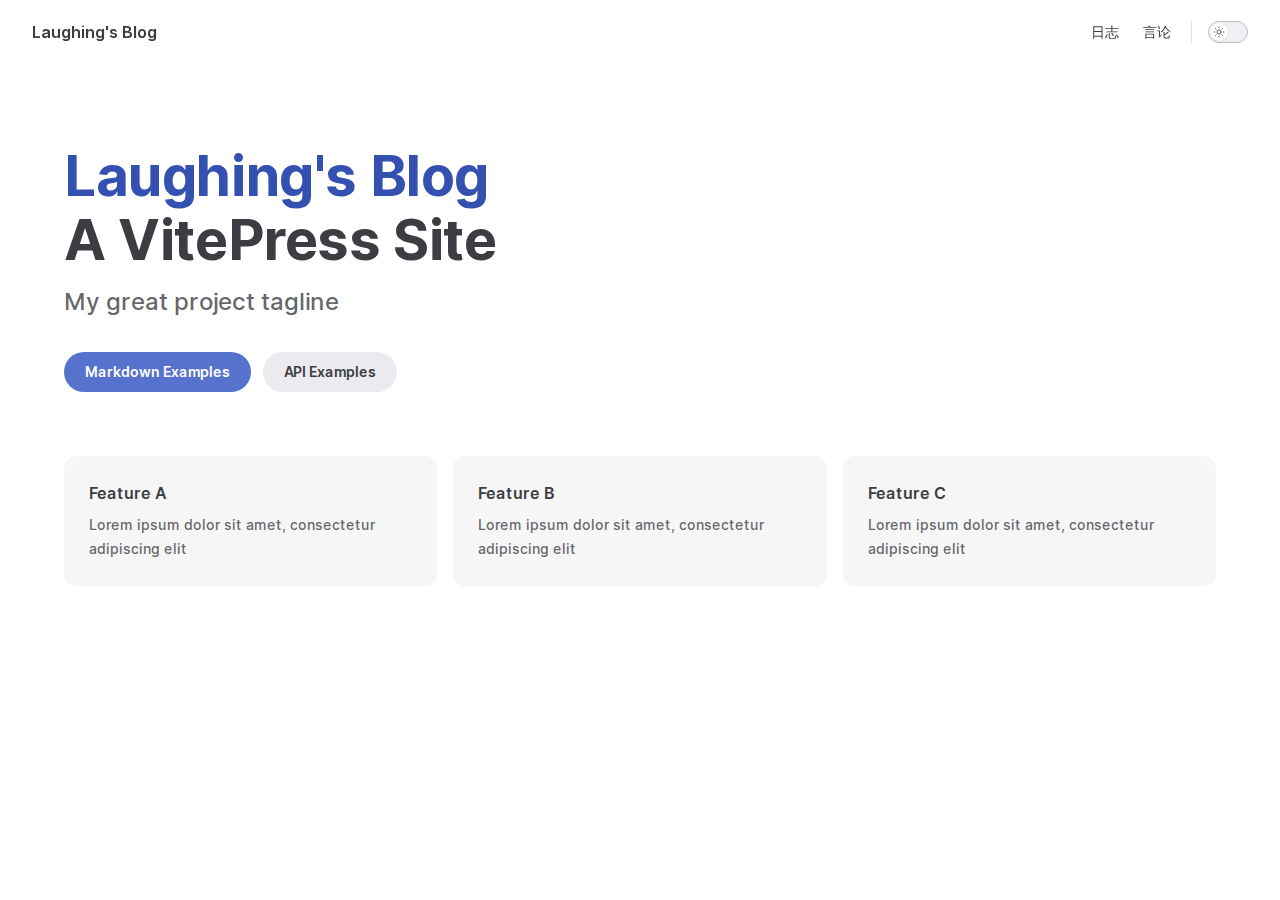
==== commit 804c96fd: "deploy" ====
--- a/index.html
+++ b/index.html
@@ -5,20 +5,20 @@
     <meta name="viewport" content="width=device-width,initial-scale=1">
     <title>Laughing's Blog</title>
     <meta name="description" content="A VitePress Site">
-    <meta name="generator" content="VitePress v1.0.0-rc.42">
-    <link rel="preload stylesheet" href="/assets/style.BVWS7UN-.css" as="style">
+    <meta name="generator" content="VitePress v1.0.0-rc.44">
+    <link rel="preload stylesheet" href="/assets/style.Dl058EZ5.css" as="style">
     
-    <script type="module" src="/assets/app.Bh6z0Ssu.js"></script>
+    <script type="module" src="/assets/app.CboxvDho.js"></script>
     <link rel="preload" href="/assets/inter-roman-latin.Bu8hRsVA.woff2" as="font" type="font/woff2" crossorigin="">
-    <link rel="modulepreload" href="/assets/chunks/framework.gkMttBBc.js">
-    <link rel="modulepreload" href="/assets/chunks/theme.DJK02ETa.js">
-    <link rel="modulepreload" href="/assets/index.md.DEhZXi26.lean.js">
+    <link rel="modulepreload" href="/assets/chunks/framework.DSpZhDsd.js">
+    <link rel="modulepreload" href="/assets/chunks/theme.CNCZFymK.js">
+    <link rel="modulepreload" href="/assets/index.md.CE0WMJRm.lean.js">
     <script id="check-dark-mode">(()=>{const e=localStorage.getItem("vitepress-theme-appearance")||"auto",a=window.matchMedia("(prefers-color-scheme: dark)").matches;(!e||e==="auto"?a:e==="dark")&&document.documentElement.classList.add("dark")})();</script>
     <script id="check-mac-os">document.documentElement.classList.toggle("mac",/Mac|iPhone|iPod|iPad/i.test(navigator.platform));</script>
   </head>
   <body>
-    <div id="app"><div class="Layout" data-v-5d98c3a5><!--[--><!--]--><!--[--><span tabindex="-1" data-v-0f60ec36></span><a href="#VPContent" class="VPSkipLink visually-hidden" data-v-0f60ec36> Skip to content </a><!--]--><!----><header class="VPNav" data-v-5d98c3a5 data-v-ae24b3ad><div class="VPNavBar top" data-v-ae24b3ad data-v-19c990f1><div class="wrapper" data-v-19c990f1><div class="container" data-v-19c990f1><div class="title" data-v-19c990f1><div class="VPNavBarTitle" data-v-19c990f1 data-v-ab179fa1><a class="title" href="/" data-v-ab179fa1><!--[--><!--]--><!----><span data-v-ab179fa1>Laughing&#39;s Blog</span><!--[--><!--]--></a></div></div><div class="content" data-v-19c990f1><div class="content-body" data-v-19c990f1><!--[--><!--]--><div class="VPNavBarSearch search" data-v-19c990f1><!----></div><nav aria-labelledby="main-nav-aria-label" class="VPNavBarMenu menu" data-v-19c990f1 data-v-7f418b0f><span id="main-nav-aria-label" class="visually-hidden" data-v-7f418b0f>Main Navigation</span><!--[--><!--[--><a class="VPLink link VPNavBarMenuLink" href="/logs/" tabindex="0" data-v-7f418b0f data-v-42ef59de><!--[--><span data-v-42ef59de>日志</span><!--]--></a><!--]--><!--[--><a class="VPLink link VPNavBarMenuLink" href="/opinions/" tabindex="0" data-v-7f418b0f data-v-42ef59de><!--[--><span data-v-42ef59de>言论</span><!--]--></a><!--]--><!--]--></nav><!----><div class="VPNavBarAppearance appearance" data-v-19c990f1 data-v-e6aabb21><button class="VPSwitch VPSwitchAppearance" type="button" role="switch" title="Switch to dark theme" aria-checked="false" data-v-e6aabb21 data-v-1736f215 data-v-b1685198><span class="check" data-v-b1685198><span class="icon" data-v-b1685198><!--[--><svg xmlns="http://www.w3.org/2000/svg" aria-hidden="true" focusable="false" viewbox="0 0 24 24" class="sun" data-v-1736f215><path d="M12,18c-3.3,0-6-2.7-6-6s2.7-6,6-6s6,2.7,6,6S15.3,18,12,18zM12,8c-2.2,0-4,1.8-4,4c0,2.2,1.8,4,4,4c2.2,0,4-1.8,4-4C16,9.8,14.2,8,12,8z"></path><path d="M12,4c-0.6,0-1-0.4-1-1V1c0-0.6,0.4-1,1-1s1,0.4,1,1v2C13,3.6,12.6,4,12,4z"></path><path d="M12,24c-0.6,0-1-0.4-1-1v-2c0-0.6,0.4-1,1-1s1,0.4,1,1v2C13,23.6,12.6,24,12,24z"></path><path d="M5.6,6.6c-0.3,0-0.5-0.1-0.7-0.3L3.5,4.9c-0.4-0.4-0.4-1,0-1.4s1-0.4,1.4,0l1.4,1.4c0.4,0.4,0.4,1,0,1.4C6.2,6.5,5.9,6.6,5.6,6.6z"></path><path d="M19.8,20.8c-0.3,0-0.5-0.1-0.7-0.3l-1.4-1.4c-0.4-0.4-0.4-1,0-1.4s1-0.4,1.4,0l1.4,1.4c0.4,0.4,0.4,1,0,1.4C20.3,20.7,20,20.8,19.8,20.8z"></path><path d="M3,13H1c-0.6,0-1-0.4-1-1s0.4-1,1-1h2c0.6,0,1,0.4,1,1S3.6,13,3,13z"></path><path d="M23,13h-2c-0.6,0-1-0.4-1-1s0.4-1,1-1h2c0.6,0,1,0.4,1,1S23.6,13,23,13z"></path><path d="M4.2,20.8c-0.3,0-0.5-0.1-0.7-0.3c-0.4-0.4-0.4-1,0-1.4l1.4-1.4c0.4-0.4,1-0.4,1.4,0s0.4,1,0,1.4l-1.4,1.4C4.7,20.7,4.5,20.8,4.2,20.8z"></path><path d="M18.4,6.6c-0.3,0-0.5-0.1-0.7-0.3c-0.4-0.4-0.4-1,0-1.4l1.4-1.4c0.4-0.4,1-0.4,1.4,0s0.4,1,0,1.4l-1.4,1.4C18.9,6.5,18.6,6.6,18.4,6.6z"></path></svg><svg xmlns="http://www.w3.org/2000/svg" aria-hidden="true" focusable="false" viewbox="0 0 24 24" class="moon" data-v-1736f215><path d="M12.1,22c-0.3,0-0.6,0-0.9,0c-5.5-0.5-9.5-5.4-9-10.9c0.4-4.8,4.2-8.6,9-9c0.4,0,0.8,0.2,1,0.5c0.2,0.3,0.2,0.8-0.1,1.1c-2,2.7-1.4,6.4,1.3,8.4c2.1,1.6,5,1.6,7.1,0c0.3-0.2,0.7-0.3,1.1-0.1c0.3,0.2,0.5,0.6,0.5,1c-0.2,2.7-1.5,5.1-3.6,6.8C16.6,21.2,14.4,22,12.1,22zM9.3,4.4c-2.9,1-5,3.6-5.2,6.8c-0.4,4.4,2.8,8.3,7.2,8.7c2.1,0.2,4.2-0.4,5.8-1.8c1.1-0.9,1.9-2.1,2.4-3.4c-2.5,0.9-5.3,0.5-7.5-1.1C9.2,11.4,8.1,7.7,9.3,4.4z"></path></svg><!--]--></span></span></button></div><!----><div class="VPFlyout VPNavBarExtra extra" data-v-19c990f1 data-v-d0bd9dde data-v-9c007e85><button type="button" class="button" aria-haspopup="true" aria-expanded="false" aria-label="extra navigation" data-v-9c007e85><svg xmlns="http://www.w3.org/2000/svg" aria-hidden="true" focusable="false" viewbox="0 0 24 24" class="icon" data-v-9c007e85><circle cx="12" cy="12" r="2"></circle><circle cx="19" cy="12" r="2"></circle><circle cx="5" cy="12" r="2"></circle></svg></button><div class="menu" data-v-9c007e85><div class="VPMenu" data-v-9c007e85 data-v-e7ea1737><!----><!--[--><!--[--><!----><div class="group" data-v-d0bd9dde><div class="item appearance" data-v-d0bd9dde><p class="label" data-v-d0bd9dde>Appearance</p><div class="appearance-action" data-v-d0bd9dde><button class="VPSwitch VPSwitchAppearance" type="button" role="switch" title="Switch to dark theme" aria-checked="false" data-v-d0bd9dde data-v-1736f215 data-v-b1685198><span class="check" data-v-b1685198><span class="icon" data-v-b1685198><!--[--><svg xmlns="http://www.w3.org/2000/svg" aria-hidden="true" focusable="false" viewbox="0 0 24 24" class="sun" data-v-1736f215><path d="M12,18c-3.3,0-6-2.7-6-6s2.7-6,6-6s6,2.7,6,6S15.3,18,12,18zM12,8c-2.2,0-4,1.8-4,4c0,2.2,1.8,4,4,4c2.2,0,4-1.8,4-4C16,9.8,14.2,8,12,8z"></path><path d="M12,4c-0.6,0-1-0.4-1-1V1c0-0.6,0.4-1,1-1s1,0.4,1,1v2C13,3.6,12.6,4,12,4z"></path><path d="M12,24c-0.6,0-1-0.4-1-1v-2c0-0.6,0.4-1,1-1s1,0.4,1,1v2C13,23.6,12.6,24,12,24z"></path><path d="M5.6,6.6c-0.3,0-0.5-0.1-0.7-0.3L3.5,4.9c-0.4-0.4-0.4-1,0-1.4s1-0.4,1.4,0l1.4,1.4c0.4,0.4,0.4,1,0,1.4C6.2,6.5,5.9,6.6,5.6,6.6z"></path><path d="M19.8,20.8c-0.3,0-0.5-0.1-0.7-0.3l-1.4-1.4c-0.4-0.4-0.4-1,0-1.4s1-0.4,1.4,0l1.4,1.4c0.4,0.4,0.4,1,0,1.4C20.3,20.7,20,20.8,19.8,20.8z"></path><path d="M3,13H1c-0.6,0-1-0.4-1-1s0.4-1,1-1h2c0.6,0,1,0.4,1,1S3.6,13,3,13z"></path><path d="M23,13h-2c-0.6,0-1-0.4-1-1s0.4-1,1-1h2c0.6,0,1,0.4,1,1S23.6,13,23,13z"></path><path d="M4.2,20.8c-0.3,0-0.5-0.1-0.7-0.3c-0.4-0.4-0.4-1,0-1.4l1.4-1.4c0.4-0.4,1-0.4,1.4,0s0.4,1,0,1.4l-1.4,1.4C4.7,20.7,4.5,20.8,4.2,20.8z"></path><path d="M18.4,6.6c-0.3,0-0.5-0.1-0.7-0.3c-0.4-0.4-0.4-1,0-1.4l1.4-1.4c0.4-0.4,1-0.4,1.4,0s0.4,1,0,1.4l-1.4,1.4C18.9,6.5,18.6,6.6,18.4,6.6z"></path></svg><svg xmlns="http://www.w3.org/2000/svg" aria-hidden="true" focusable="false" viewbox="0 0 24 24" class="moon" data-v-1736f215><path d="M12.1,22c-0.3,0-0.6,0-0.9,0c-5.5-0.5-9.5-5.4-9-10.9c0.4-4.8,4.2-8.6,9-9c0.4,0,0.8,0.2,1,0.5c0.2,0.3,0.2,0.8-0.1,1.1c-2,2.7-1.4,6.4,1.3,8.4c2.1,1.6,5,1.6,7.1,0c0.3-0.2,0.7-0.3,1.1-0.1c0.3,0.2,0.5,0.6,0.5,1c-0.2,2.7-1.5,5.1-3.6,6.8C16.6,21.2,14.4,22,12.1,22zM9.3,4.4c-2.9,1-5,3.6-5.2,6.8c-0.4,4.4,2.8,8.3,7.2,8.7c2.1,0.2,4.2-0.4,5.8-1.8c1.1-0.9,1.9-2.1,2.4-3.4c-2.5,0.9-5.3,0.5-7.5-1.1C9.2,11.4,8.1,7.7,9.3,4.4z"></path></svg><!--]--></span></span></button></div></div></div><!----><!--]--><!--]--></div></div></div><!--[--><!--]--><button type="button" class="VPNavBarHamburger hamburger" aria-label="mobile navigation" aria-expanded="false" aria-controls="VPNavScreen" data-v-19c990f1 data-v-e5dd9c1c><span class="container" data-v-e5dd9c1c><span class="top" data-v-e5dd9c1c></span><span class="middle" data-v-e5dd9c1c></span><span class="bottom" data-v-e5dd9c1c></span></span></button></div></div></div></div><div class="divider" data-v-19c990f1><div class="divider-line" data-v-19c990f1></div></div></div><!----></header><!----><!----><div class="VPContent is-home" id="VPContent" data-v-5d98c3a5 data-v-1428d186><div class="VPHome" data-v-1428d186 data-v-c71b6826><!--[--><!--]--><div class="VPHero VPHomeHero" data-v-c71b6826 data-v-303bb580><div class="container" data-v-303bb580><div class="main" data-v-303bb580><!--[--><!--]--><!--[--><h1 class="name" data-v-303bb580><span class="clip" data-v-303bb580>Laughing's Blog</span></h1><p class="text" data-v-303bb580>A VitePress Site</p><p class="tagline" data-v-303bb580>My great project tagline</p><!--]--><!--[--><!--]--><div class="actions" data-v-303bb580><!--[--><div class="action" data-v-303bb580><a class="VPButton medium brand" href="/markdown-examples.html" data-v-303bb580 data-v-cad61b99>Markdown Examples</a></div><div class="action" data-v-303bb580><a class="VPButton medium alt" href="/api-examples.html" data-v-303bb580 data-v-cad61b99>API Examples</a></div><!--]--></div><!--[--><!--]--></div><!----></div></div><!--[--><!--]--><!--[--><!--]--><div class="VPFeatures VPHomeFeatures" data-v-c71b6826 data-v-a6181336><div class="container" data-v-a6181336><div class="items" data-v-a6181336><!--[--><div class="grid-3 item" data-v-a6181336><div class="VPLink no-icon VPFeature" data-v-a6181336 data-v-33204567><!--[--><article class="box" data-v-33204567><!----><h2 class="title" data-v-33204567>Feature A</h2><p class="details" data-v-33204567>Lorem ipsum dolor sit amet, consectetur adipiscing elit</p><!----></article><!--]--></div></div><div class="grid-3 item" data-v-a6181336><div class="VPLink no-icon VPFeature" data-v-a6181336 data-v-33204567><!--[--><article class="box" data-v-33204567><!----><h2 class="title" data-v-33204567>Feature B</h2><p class="details" data-v-33204567>Lorem ipsum dolor sit amet, consectetur adipiscing elit</p><!----></article><!--]--></div></div><div class="grid-3 item" data-v-a6181336><div class="VPLink no-icon VPFeature" data-v-a6181336 data-v-33204567><!--[--><article class="box" data-v-33204567><!----><h2 class="title" data-v-33204567>Feature C</h2><p class="details" data-v-33204567>Lorem ipsum dolor sit amet, consectetur adipiscing elit</p><!----></article><!--]--></div></div><!--]--></div></div></div><!--[--><!--]--><div style="position:relative;" data-v-c71b6826><div></div></div></div></div><!----><!--[--><!--]--></div></div>
-    <script>window.__VP_HASH_MAP__=JSON.parse("{\"index.md\":\"DEhZXi26\",\"logs_2023.md\":\"BGHf9BN0\",\"logs_2024.md\":\"Bl3fnfVr\",\"funny_2023.md\":\"zSi8ZRaW\",\"opinions_index.md\":\"Cj0klRzL\",\"logs_index.md\":\"DGoCZVE7\",\"opinions_2023.md\":\"BY_L__ol\"}");window.__VP_SITE_DATA__=JSON.parse("{\"lang\":\"en-US\",\"dir\":\"ltr\",\"title\":\"Laughing's Blog\",\"description\":\"A VitePress Site\",\"base\":\"/\",\"head\":[],\"router\":{\"prefetchLinks\":true},\"appearance\":true,\"themeConfig\":{\"nav\":[{\"text\":\"日志\",\"link\":\"/logs/\"},{\"text\":\"言论\",\"link\":\"/opinions/\"}],\"lastUpdated\":\"Last Updated\"},\"locales\":{},\"scrollOffset\":134,\"cleanUrls\":false}");</script>
+    <div id="app"><div class="Layout" data-v-5d98c3a5><!--[--><!--]--><!--[--><span tabindex="-1" data-v-0f60ec36></span><a href="#VPContent" class="VPSkipLink visually-hidden" data-v-0f60ec36> Skip to content </a><!--]--><!----><header class="VPNav" data-v-5d98c3a5 data-v-ae24b3ad><div class="VPNavBar top" data-v-ae24b3ad data-v-19c990f1><div class="wrapper" data-v-19c990f1><div class="container" data-v-19c990f1><div class="title" data-v-19c990f1><div class="VPNavBarTitle" data-v-19c990f1 data-v-ab179fa1><a class="title" href="/" data-v-ab179fa1><!--[--><!--]--><!----><span data-v-ab179fa1>Laughing&#39;s Blog</span><!--[--><!--]--></a></div></div><div class="content" data-v-19c990f1><div class="content-body" data-v-19c990f1><!--[--><!--]--><div class="VPNavBarSearch search" data-v-19c990f1><!----></div><nav aria-labelledby="main-nav-aria-label" class="VPNavBarMenu menu" data-v-19c990f1 data-v-7f418b0f><span id="main-nav-aria-label" class="visually-hidden" data-v-7f418b0f>Main Navigation</span><!--[--><!--[--><a class="VPLink link VPNavBarMenuLink" href="/logs/" tabindex="0" data-v-7f418b0f data-v-42ef59de><!--[--><span data-v-42ef59de>日志</span><!--]--></a><!--]--><!--[--><a class="VPLink link VPNavBarMenuLink" href="/opinions/" tabindex="0" data-v-7f418b0f data-v-42ef59de><!--[--><span data-v-42ef59de>言论</span><!--]--></a><!--]--><!--]--></nav><!----><div class="VPNavBarAppearance appearance" data-v-19c990f1 data-v-e6aabb21><button class="VPSwitch VPSwitchAppearance" type="button" role="switch" title="Switch to dark theme" aria-checked="false" data-v-e6aabb21 data-v-d1f28634 data-v-1d5665e3><span class="check" data-v-1d5665e3><span class="icon" data-v-1d5665e3><!--[--><span class="vpi-sun sun" data-v-d1f28634></span><span class="vpi-moon moon" data-v-d1f28634></span><!--]--></span></span></button></div><!----><div class="VPFlyout VPNavBarExtra extra" data-v-19c990f1 data-v-d0bd9dde data-v-b6c34ac9><button type="button" class="button" aria-haspopup="true" aria-expanded="false" aria-label="extra navigation" data-v-b6c34ac9><span class="vpi-more-horizontal icon" data-v-b6c34ac9></span></button><div class="menu" data-v-b6c34ac9><div class="VPMenu" data-v-b6c34ac9 data-v-e7ea1737><!----><!--[--><!--[--><!----><div class="group" data-v-d0bd9dde><div class="item appearance" data-v-d0bd9dde><p class="label" data-v-d0bd9dde>Appearance</p><div class="appearance-action" data-v-d0bd9dde><button class="VPSwitch VPSwitchAppearance" type="button" role="switch" title="Switch to dark theme" aria-checked="false" data-v-d0bd9dde data-v-d1f28634 data-v-1d5665e3><span class="check" data-v-1d5665e3><span class="icon" data-v-1d5665e3><!--[--><span class="vpi-sun sun" data-v-d1f28634></span><span class="vpi-moon moon" data-v-d1f28634></span><!--]--></span></span></button></div></div></div><!----><!--]--><!--]--></div></div></div><!--[--><!--]--><button type="button" class="VPNavBarHamburger hamburger" aria-label="mobile navigation" aria-expanded="false" aria-controls="VPNavScreen" data-v-19c990f1 data-v-e5dd9c1c><span class="container" data-v-e5dd9c1c><span class="top" data-v-e5dd9c1c></span><span class="middle" data-v-e5dd9c1c></span><span class="bottom" data-v-e5dd9c1c></span></span></button></div></div></div></div><div class="divider" data-v-19c990f1><div class="divider-line" data-v-19c990f1></div></div></div><!----></header><!----><!----><div class="VPContent is-home" id="VPContent" data-v-5d98c3a5 data-v-1428d186><div class="VPHome" data-v-1428d186 data-v-686f80a6><!--[--><!--]--><div class="VPHero VPHomeHero" data-v-686f80a6 data-v-303bb580><div class="container" data-v-303bb580><div class="main" data-v-303bb580><!--[--><!--]--><!--[--><h1 class="name" data-v-303bb580><span class="clip" data-v-303bb580>Laughing's Blog</span></h1><p class="text" data-v-303bb580>A VitePress Site</p><p class="tagline" data-v-303bb580>My great project tagline</p><!--]--><!--[--><!--]--><div class="actions" data-v-303bb580><!--[--><div class="action" data-v-303bb580><a class="VPButton medium brand" href="/markdown-examples.html" data-v-303bb580 data-v-cad61b99>Markdown Examples</a></div><div class="action" data-v-303bb580><a class="VPButton medium alt" href="/api-examples.html" data-v-303bb580 data-v-cad61b99>API Examples</a></div><!--]--></div><!--[--><!--]--></div><!----></div></div><!--[--><!--]--><!--[--><!--]--><div class="VPFeatures VPHomeFeatures" data-v-686f80a6 data-v-a6181336><div class="container" data-v-a6181336><div class="items" data-v-a6181336><!--[--><div class="grid-3 item" data-v-a6181336><div class="VPLink no-icon VPFeature" data-v-a6181336 data-v-a3976bdc><!--[--><article class="box" data-v-a3976bdc><!----><h2 class="title" data-v-a3976bdc>Feature A</h2><p class="details" data-v-a3976bdc>Lorem ipsum dolor sit amet, consectetur adipiscing elit</p><!----></article><!--]--></div></div><div class="grid-3 item" data-v-a6181336><div class="VPLink no-icon VPFeature" data-v-a6181336 data-v-a3976bdc><!--[--><article class="box" data-v-a3976bdc><!----><h2 class="title" data-v-a3976bdc>Feature B</h2><p class="details" data-v-a3976bdc>Lorem ipsum dolor sit amet, consectetur adipiscing elit</p><!----></article><!--]--></div></div><div class="grid-3 item" data-v-a6181336><div class="VPLink no-icon VPFeature" data-v-a6181336 data-v-a3976bdc><!--[--><article class="box" data-v-a3976bdc><!----><h2 class="title" data-v-a3976bdc>Feature C</h2><p class="details" data-v-a3976bdc>Lorem ipsum dolor sit amet, consectetur adipiscing elit</p><!----></article><!--]--></div></div><!--]--></div></div></div><!--[--><!--]--><div class="vp-doc container" style="--vp-offset:calc(50% - Infinitypx);" data-v-686f80a6 data-v-82d4af08><!--[--><div style="position:relative;" data-v-686f80a6><div></div></div><!--]--></div></div></div><!----><!--[--><!--]--></div></div>
+    <script>window.__VP_HASH_MAP__=JSON.parse("{\"ideas_2024.md\":\"DlZnv8_z\",\"index.md\":\"CE0WMJRm\",\"logs_2023.md\":\"O9sfOChw\",\"logs_2024.md\":\"D5pxpt0T\",\"opinions_2023.md\":\"DeC60Lwg\",\"opinions_index.md\":\"DuwO8BF-\",\"logs_index.md\":\"DH_hgsLq\",\"funny_2023.md\":\"B-QSsdJa\"}");window.__VP_SITE_DATA__=JSON.parse("{\"lang\":\"en-US\",\"dir\":\"ltr\",\"title\":\"Laughing's Blog\",\"description\":\"A VitePress Site\",\"base\":\"/\",\"head\":[],\"router\":{\"prefetchLinks\":true},\"appearance\":true,\"themeConfig\":{\"nav\":[{\"text\":\"日志\",\"link\":\"/logs/\"},{\"text\":\"言论\",\"link\":\"/opinions/\"}],\"lastUpdated\":\"Last Updated\"},\"locales\":{},\"scrollOffset\":134,\"cleanUrls\":false}");</script>
     
   </body>
 </html>--- a/assets/style.Dl058EZ5.css
+++ b/assets/style.Dl058EZ5.css
@@ -0,0 +1 @@
+@font-face{font-family:Inter var;font-weight:100 900;font-display:swap;font-style:normal;font-named-instance:"Regular";src:url(/assets/inter-roman-cyrillic.CMhn1ESj.woff2) format("woff2");unicode-range:U+0301,U+0400-045F,U+0490-0491,U+04B0-04B1,U+2116}@font-face{font-family:Inter var;font-weight:100 900;font-display:swap;font-style:normal;font-named-instance:"Regular";src:url(/assets/inter-roman-cyrillic-ext.DxP3Awbn.woff2) format("woff2");unicode-range:U+0460-052F,U+1C80-1C88,U+20B4,U+2DE0-2DFF,U+A640-A69F,U+FE2E-FE2F}@font-face{font-family:Inter var;font-weight:100 900;font-display:swap;font-style:normal;font-named-instance:"Regular";src:url(/assets/inter-roman-greek.JvnBZ4YD.woff2) format("woff2");unicode-range:U+0370-03FF}@font-face{font-family:Inter var;font-weight:100 900;font-display:swap;font-style:normal;font-named-instance:"Regular";src:url(/assets/inter-roman-greek-ext.D0mI3NpI.woff2) format("woff2");unicode-range:U+1F00-1FFF}@font-face{font-family:Inter var;font-weight:100 900;font-display:swap;font-style:normal;font-named-instance:"Regular";src:url(/assets/inter-roman-latin.Bu8hRsVA.woff2) format("woff2");unicode-range:U+0000-00FF,U+0131,U+0152-0153,U+02BB-02BC,U+02C6,U+02DA,U+02DC,U+2000-206F,U+2074,U+20AC,U+2122,U+2191,U+2193,U+2212,U+2215,U+FEFF,U+FFFD}@font-face{font-family:Inter var;font-weight:100 900;font-display:swap;font-style:normal;font-named-instance:"Regular";src:url(/assets/inter-roman-latin-ext.ZlYT4o7i.woff2) format("woff2");unicode-range:U+0100-024F,U+0259,U+1E00-1EFF,U+2020,U+20A0-20AB,U+20AD-20CF,U+2113,U+2C60-2C7F,U+A720-A7FF}@font-face{font-family:Inter var;font-weight:100 900;font-display:swap;font-style:normal;font-named-instance:"Regular";src:url(/assets/inter-roman-vietnamese.ClpjcLMQ.woff2) format("woff2");unicode-range:U+0102-0103,U+0110-0111,U+0128-0129,U+0168-0169,U+01A0-01A1,U+01AF-01B0,U+1EA0-1EF9,U+20AB}@font-face{font-family:Inter var;font-weight:100 900;font-display:swap;font-style:italic;font-named-instance:"Italic";src:url(/assets/inter-italic-cyrillic.D6csxwjC.woff2) format("woff2");unicode-range:U+0301,U+0400-045F,U+0490-0491,U+04B0-04B1,U+2116}@font-face{font-family:Inter var;font-weight:100 900;font-display:swap;font-style:italic;font-named-instance:"Italic";src:url(/assets/inter-italic-cyrillic-ext.5XJwZIOp.woff2) format("woff2");unicode-range:U+0460-052F,U+1C80-1C88,U+20B4,U+2DE0-2DFF,U+A640-A69F,U+FE2E-FE2F}@font-face{font-family:Inter var;font-weight:100 900;font-display:swap;font-style:italic;font-named-instance:"Italic";src:url(/assets/inter-italic-greek.9J96vYpw.woff2) format("woff2");unicode-range:U+0370-03FF}@font-face{font-family:Inter var;font-weight:100 900;font-display:swap;font-style:italic;font-named-instance:"Italic";src:url(/assets/inter-italic-greek-ext.CHOfFY1k.woff2) format("woff2");unicode-range:U+1F00-1FFF}@font-face{font-family:Inter var;font-weight:100 900;font-display:swap;font-style:italic;font-named-instance:"Italic";src:url(/assets/inter-italic-latin.DbsTr1gm.woff2) format("woff2");unicode-range:U+0000-00FF,U+0131,U+0152-0153,U+02BB-02BC,U+02C6,U+02DA,U+02DC,U+2000-206F,U+2074,U+20AC,U+2122,U+2191,U+2193,U+2212,U+2215,U+FEFF,U+FFFD}@font-face{font-family:Inter var;font-weight:100 900;font-display:swap;font-style:italic;font-named-instance:"Italic";src:url(/assets/inter-italic-latin-ext.BGcWXLrn.woff2) format("woff2");unicode-range:U+0100-024F,U+0259,U+1E00-1EFF,U+2020,U+20A0-20AB,U+20AD-20CF,U+2113,U+2C60-2C7F,U+A720-A7FF}@font-face{font-family:Inter var;font-weight:100 900;font-display:swap;font-style:italic;font-named-instance:"Italic";src:url(/assets/inter-italic-vietnamese.DHNAd7Wr.woff2) format("woff2");unicode-range:U+0102-0103,U+0110-0111,U+0128-0129,U+0168-0169,U+01A0-01A1,U+01AF-01B0,U+1EA0-1EF9,U+20AB}@font-face{font-family:Chinese Quotes;src:local("PingFang SC Regular"),local("PingFang SC"),local("SimHei"),local("Source Han Sans SC");unicode-range:U+2018,U+2019,U+201C,U+201D}:root{--vp-c-white: #ffffff;--vp-c-black: #000000;--vp-c-neutral: var(--vp-c-black);--vp-c-neutral-inverse: var(--vp-c-white)}.dark{--vp-c-neutral: var(--vp-c-white);--vp-c-neutral-inverse: var(--vp-c-black)}:root{--vp-c-gray-1: #dddde3;--vp-c-gray-2: #e4e4e9;--vp-c-gray-3: #ebebef;--vp-c-gray-soft: rgba(142, 150, 170, .14);--vp-c-indigo-1: #3451b2;--vp-c-indigo-2: #3a5ccc;--vp-c-indigo-3: #5672cd;--vp-c-indigo-soft: rgba(100, 108, 255, .14);--vp-c-purple-1: #6f42c1;--vp-c-purple-2: #7e4cc9;--vp-c-purple-3: #8e5cd9;--vp-c-purple-soft: rgba(159, 122, 234, .14);--vp-c-green-1: #18794e;--vp-c-green-2: #299764;--vp-c-green-3: #30a46c;--vp-c-green-soft: rgba(16, 185, 129, .14);--vp-c-yellow-1: #915930;--vp-c-yellow-2: #946300;--vp-c-yellow-3: #9f6a00;--vp-c-yellow-soft: rgba(234, 179, 8, .14);--vp-c-red-1: #b8272c;--vp-c-red-2: #d5393e;--vp-c-red-3: #e0575b;--vp-c-red-soft: rgba(244, 63, 94, .14);--vp-c-sponsor: #db2777}.dark{--vp-c-gray-1: #515c67;--vp-c-gray-2: #414853;--vp-c-gray-3: #32363f;--vp-c-gray-soft: rgba(101, 117, 133, .16);--vp-c-indigo-1: #a8b1ff;--vp-c-indigo-2: #5c73e7;--vp-c-indigo-3: #3e63dd;--vp-c-indigo-soft: rgba(100, 108, 255, .16);--vp-c-purple-1: #c8abfa;--vp-c-purple-2: #a879e6;--vp-c-purple-3: #8e5cd9;--vp-c-purple-soft: rgba(159, 122, 234, .16);--vp-c-green-1: #3dd68c;--vp-c-green-2: #30a46c;--vp-c-green-3: #298459;--vp-c-green-soft: rgba(16, 185, 129, .16);--vp-c-yellow-1: #f9b44e;--vp-c-yellow-2: #da8b17;--vp-c-yellow-3: #a46a0a;--vp-c-yellow-soft: rgba(234, 179, 8, .16);--vp-c-red-1: #f66f81;--vp-c-red-2: #f14158;--vp-c-red-3: #b62a3c;--vp-c-red-soft: rgba(244, 63, 94, .16)}:root{--vp-c-bg: #ffffff;--vp-c-bg-alt: #f6f6f7;--vp-c-bg-elv: #ffffff;--vp-c-bg-soft: #f6f6f7}.dark{--vp-c-bg: #1b1b1f;--vp-c-bg-alt: #161618;--vp-c-bg-elv: #202127;--vp-c-bg-soft: #202127}:root{--vp-c-border: #c2c2c4;--vp-c-divider: #e2e2e3;--vp-c-gutter: #e2e2e3}.dark{--vp-c-border: #3c3f44;--vp-c-divider: #2e2e32;--vp-c-gutter: #000000}:root{--vp-c-text-1: rgba(60, 60, 67);--vp-c-text-2: rgba(60, 60, 67, .78);--vp-c-text-3: rgba(60, 60, 67, .56)}.dark{--vp-c-text-1: rgba(255, 255, 245, .86);--vp-c-text-2: rgba(235, 235, 245, .6);--vp-c-text-3: rgba(235, 235, 245, .38)}:root{--vp-c-default-1: var(--vp-c-gray-1);--vp-c-default-2: var(--vp-c-gray-2);--vp-c-default-3: var(--vp-c-gray-3);--vp-c-default-soft: var(--vp-c-gray-soft);--vp-c-brand-1: var(--vp-c-indigo-1);--vp-c-brand-2: var(--vp-c-indigo-2);--vp-c-brand-3: var(--vp-c-indigo-3);--vp-c-brand-soft: var(--vp-c-indigo-soft);--vp-c-brand: var(--vp-c-brand-1);--vp-c-tip-1: var(--vp-c-brand-1);--vp-c-tip-2: var(--vp-c-brand-2);--vp-c-tip-3: var(--vp-c-brand-3);--vp-c-tip-soft: var(--vp-c-brand-soft);--vp-c-note-1: var(--vp-c-brand-1);--vp-c-note-2: var(--vp-c-brand-2);--vp-c-note-3: var(--vp-c-brand-3);--vp-c-note-soft: var(--vp-c-brand-soft);--vp-c-success-1: var(--vp-c-green-1);--vp-c-success-2: var(--vp-c-green-2);--vp-c-success-3: var(--vp-c-green-3);--vp-c-success-soft: var(--vp-c-green-soft);--vp-c-important-1: var(--vp-c-purple-1);--vp-c-important-2: var(--vp-c-purple-2);--vp-c-important-3: var(--vp-c-purple-3);--vp-c-important-soft: var(--vp-c-purple-soft);--vp-c-warning-1: var(--vp-c-yellow-1);--vp-c-warning-2: var(--vp-c-yellow-2);--vp-c-warning-3: var(--vp-c-yellow-3);--vp-c-warning-soft: var(--vp-c-yellow-soft);--vp-c-danger-1: var(--vp-c-red-1);--vp-c-danger-2: var(--vp-c-red-2);--vp-c-danger-3: var(--vp-c-red-3);--vp-c-danger-soft: var(--vp-c-red-soft);--vp-c-caution-1: var(--vp-c-red-1);--vp-c-caution-2: var(--vp-c-red-2);--vp-c-caution-3: var(--vp-c-red-3);--vp-c-caution-soft: var(--vp-c-red-soft)}:root{--vp-font-family-base: "Chinese Quotes", "Inter var", "Inter", ui-sans-serif, system-ui, -apple-system, BlinkMacSystemFont, "Segoe UI", Roboto, "Helvetica Neue", Helvetica, Arial, "Noto Sans", sans-serif, "Apple Color Emoji", "Segoe UI Emoji", "Segoe UI Symbol", "Noto Color Emoji";--vp-font-family-mono: ui-monospace, SFMono-Regular, "SF Mono", Menlo, Monaco, Consolas, "Liberation Mono", "Courier New", monospace}:root{--vp-shadow-1: 0 1px 2px rgba(0, 0, 0, .04), 0 1px 2px rgba(0, 0, 0, .06);--vp-shadow-2: 0 3px 12px rgba(0, 0, 0, .07), 0 1px 4px rgba(0, 0, 0, .07);--vp-shadow-3: 0 12px 32px rgba(0, 0, 0, .1), 0 2px 6px rgba(0, 0, 0, .08);--vp-shadow-4: 0 14px 44px rgba(0, 0, 0, .12), 0 3px 9px rgba(0, 0, 0, .12);--vp-shadow-5: 0 18px 56px rgba(0, 0, 0, .16), 0 4px 12px rgba(0, 0, 0, .16)}:root{--vp-z-index-footer: 10;--vp-z-index-local-nav: 20;--vp-z-index-nav: 30;--vp-z-index-layout-top: 40;--vp-z-index-backdrop: 50;--vp-z-index-sidebar: 60}@media (min-width: 960px){:root{--vp-z-index-sidebar: 25}}:root{--vp-layout-max-width: 1440px}:root{--vp-header-anchor-symbol: "#"}:root{--vp-code-line-height: 1.7;--vp-code-font-size: .875em;--vp-code-color: var(--vp-c-brand-1);--vp-code-link-color: var(--vp-c-brand-1);--vp-code-link-hover-color: var(--vp-c-brand-2);--vp-code-bg: var(--vp-c-default-soft);--vp-code-block-color: var(--vp-c-text-2);--vp-code-block-bg: var(--vp-c-bg-alt);--vp-code-block-divider-color: var(--vp-c-gutter);--vp-code-lang-color: var(--vp-c-text-3);--vp-code-line-highlight-color: var(--vp-c-default-soft);--vp-code-line-number-color: var(--vp-c-text-3);--vp-code-line-diff-add-color: var(--vp-c-success-soft);--vp-code-line-diff-add-symbol-color: var(--vp-c-success-1);--vp-code-line-diff-remove-color: var(--vp-c-danger-soft);--vp-code-line-diff-remove-symbol-color: var(--vp-c-danger-1);--vp-code-line-warning-color: var(--vp-c-warning-soft);--vp-code-line-error-color: var(--vp-c-danger-soft);--vp-code-copy-code-border-color: var(--vp-c-divider);--vp-code-copy-code-bg: var(--vp-c-bg-soft);--vp-code-copy-code-hover-border-color: var(--vp-c-divider);--vp-code-copy-code-hover-bg: var(--vp-c-bg);--vp-code-copy-code-active-text: var(--vp-c-text-2);--vp-code-copy-copied-text-content: "Copied";--vp-code-tab-divider: var(--vp-code-block-divider-color);--vp-code-tab-text-color: var(--vp-c-text-2);--vp-code-tab-bg: var(--vp-code-block-bg);--vp-code-tab-hover-text-color: var(--vp-c-text-1);--vp-code-tab-active-text-color: var(--vp-c-text-1);--vp-code-tab-active-bar-color: var(--vp-c-brand-1)}:root{--vp-button-brand-border: transparent;--vp-button-brand-text: var(--vp-c-white);--vp-button-brand-bg: var(--vp-c-brand-3);--vp-button-brand-hover-border: transparent;--vp-button-brand-hover-text: var(--vp-c-white);--vp-button-brand-hover-bg: var(--vp-c-brand-2);--vp-button-brand-active-border: transparent;--vp-button-brand-active-text: var(--vp-c-white);--vp-button-brand-active-bg: var(--vp-c-brand-1);--vp-button-alt-border: transparent;--vp-button-alt-text: var(--vp-c-text-1);--vp-button-alt-bg: var(--vp-c-default-3);--vp-button-alt-hover-border: transparent;--vp-button-alt-hover-text: var(--vp-c-text-1);--vp-button-alt-hover-bg: var(--vp-c-default-2);--vp-button-alt-active-border: transparent;--vp-button-alt-active-text: var(--vp-c-text-1);--vp-button-alt-active-bg: var(--vp-c-default-1);--vp-button-sponsor-border: var(--vp-c-text-2);--vp-button-sponsor-text: var(--vp-c-text-2);--vp-button-sponsor-bg: transparent;--vp-button-sponsor-hover-border: var(--vp-c-sponsor);--vp-button-sponsor-hover-text: var(--vp-c-sponsor);--vp-button-sponsor-hover-bg: transparent;--vp-button-sponsor-active-border: var(--vp-c-sponsor);--vp-button-sponsor-active-text: var(--vp-c-sponsor);--vp-button-sponsor-active-bg: transparent}:root{--vp-custom-block-font-size: 14px;--vp-custom-block-code-font-size: 13px;--vp-custom-block-info-border: transparent;--vp-custom-block-info-text: var(--vp-c-text-1);--vp-custom-block-info-bg: var(--vp-c-default-soft);--vp-custom-block-info-code-bg: var(--vp-c-default-soft);--vp-custom-block-note-border: transparent;--vp-custom-block-note-text: var(--vp-c-text-1);--vp-custom-block-note-bg: var(--vp-c-default-soft);--vp-custom-block-note-code-bg: var(--vp-c-default-soft);--vp-custom-block-tip-border: transparent;--vp-custom-block-tip-text: var(--vp-c-text-1);--vp-custom-block-tip-bg: var(--vp-c-tip-soft);--vp-custom-block-tip-code-bg: var(--vp-c-tip-soft);--vp-custom-block-important-border: transparent;--vp-custom-block-important-text: var(--vp-c-text-1);--vp-custom-block-important-bg: var(--vp-c-important-soft);--vp-custom-block-important-code-bg: var(--vp-c-important-soft);--vp-custom-block-warning-border: transparent;--vp-custom-block-warning-text: var(--vp-c-text-1);--vp-custom-block-warning-bg: var(--vp-c-warning-soft);--vp-custom-block-warning-code-bg: var(--vp-c-warning-soft);--vp-custom-block-danger-border: transparent;--vp-custom-block-danger-text: var(--vp-c-text-1);--vp-custom-block-danger-bg: var(--vp-c-danger-soft);--vp-custom-block-danger-code-bg: var(--vp-c-danger-soft);--vp-custom-block-caution-border: transparent;--vp-custom-block-caution-text: var(--vp-c-text-1);--vp-custom-block-caution-bg: var(--vp-c-caution-soft);--vp-custom-block-caution-code-bg: var(--vp-c-caution-soft);--vp-custom-block-details-border: var(--vp-custom-block-info-border);--vp-custom-block-details-text: var(--vp-custom-block-info-text);--vp-custom-block-details-bg: var(--vp-custom-block-info-bg);--vp-custom-block-details-code-bg: var(--vp-custom-block-info-code-bg)}:root{--vp-input-border-color: var(--vp-c-border);--vp-input-bg-color: var(--vp-c-bg-alt);--vp-input-switch-bg-color: var(--vp-c-default-soft)}:root{--vp-nav-height: 64px;--vp-nav-bg-color: var(--vp-c-bg);--vp-nav-screen-bg-color: var(--vp-c-bg);--vp-nav-logo-height: 24px}.hide-nav{--vp-nav-height: 0px}.hide-nav .VPSidebar{--vp-nav-height: 22px}:root{--vp-local-nav-bg-color: var(--vp-c-bg)}:root{--vp-sidebar-width: 272px;--vp-sidebar-bg-color: var(--vp-c-bg-alt)}:root{--vp-backdrop-bg-color: rgba(0, 0, 0, .6)}:root{--vp-home-hero-name-color: var(--vp-c-brand-1);--vp-home-hero-name-background: transparent;--vp-home-hero-image-background-image: none;--vp-home-hero-image-filter: none}:root{--vp-badge-info-border: transparent;--vp-badge-info-text: var(--vp-c-text-2);--vp-badge-info-bg: var(--vp-c-default-soft);--vp-badge-tip-border: transparent;--vp-badge-tip-text: var(--vp-c-tip-1);--vp-badge-tip-bg: var(--vp-c-tip-soft);--vp-badge-warning-border: transparent;--vp-badge-warning-text: var(--vp-c-warning-1);--vp-badge-warning-bg: var(--vp-c-warning-soft);--vp-badge-danger-border: transparent;--vp-badge-danger-text: var(--vp-c-danger-1);--vp-badge-danger-bg: var(--vp-c-danger-soft)}:root{--vp-carbon-ads-text-color: var(--vp-c-text-1);--vp-carbon-ads-poweredby-color: var(--vp-c-text-2);--vp-carbon-ads-bg-color: var(--vp-c-bg-soft);--vp-carbon-ads-hover-text-color: var(--vp-c-brand-1);--vp-carbon-ads-hover-poweredby-color: var(--vp-c-text-1)}:root{--vp-local-search-bg: var(--vp-c-bg);--vp-local-search-result-bg: var(--vp-c-bg);--vp-local-search-result-border: var(--vp-c-divider);--vp-local-search-result-selected-bg: var(--vp-c-bg);--vp-local-search-result-selected-border: var(--vp-c-brand-1);--vp-local-search-highlight-bg: var(--vp-c-brand-1);--vp-local-search-highlight-text: var(--vp-c-neutral-inverse)}@media (prefers-reduced-motion: reduce){*,:before,:after{animation-delay:-1ms!important;animation-duration:1ms!important;animation-iteration-count:1!important;background-attachment:initial!important;scroll-behavior:auto!important;transition-duration:0s!important;transition-delay:0s!important}}*,:before,:after{box-sizing:border-box}html{line-height:1.4;font-size:16px;-webkit-text-size-adjust:100%}html.dark{color-scheme:dark}body{margin:0;width:100%;min-width:320px;min-height:100vh;line-height:24px;font-family:var(--vp-font-family-base);font-size:16px;font-weight:400;color:var(--vp-c-text-1);background-color:var(--vp-c-bg);font-synthesis:style;text-rendering:optimizeLegibility;-webkit-font-smoothing:antialiased;-moz-osx-font-smoothing:grayscale}main{display:block}h1,h2,h3,h4,h5,h6{margin:0;line-height:24px;font-size:16px;font-weight:400}p{margin:0}strong,b{font-weight:600}a,area,button,[role=button],input,label,select,summary,textarea{touch-action:manipulation}a{color:inherit;text-decoration:inherit}ol,ul{list-style:none;margin:0;padding:0}blockquote{margin:0}pre,code,kbd,samp{font-family:var(--vp-font-family-mono)}img,svg,video,canvas,audio,iframe,embed,object{display:block}figure{margin:0}img,video{max-width:100%;height:auto}button,input,optgroup,select,textarea{border:0;padding:0;line-height:inherit;color:inherit}button{padding:0;font-family:inherit;background-color:transparent;background-image:none}button:enabled,[role=button]:enabled{cursor:pointer}button:focus,button:focus-visible{outline:1px dotted;outline:4px auto -webkit-focus-ring-color}button:focus:not(:focus-visible){outline:none!important}input:focus,textarea:focus,select:focus{outline:none}table{border-collapse:collapse}input{background-color:transparent}input:-ms-input-placeholder,textarea:-ms-input-placeholder{color:var(--vp-c-text-3)}input::-ms-input-placeholder,textarea::-ms-input-placeholder{color:var(--vp-c-text-3)}input::placeholder,textarea::placeholder{color:var(--vp-c-text-3)}input::-webkit-outer-spin-button,input::-webkit-inner-spin-button{-webkit-appearance:none;margin:0}input[type=number]{-moz-appearance:textfield}textarea{resize:vertical}select{-webkit-appearance:none}fieldset{margin:0;padding:0}h1,h2,h3,h4,h5,h6,li,p{overflow-wrap:break-word}vite-error-overlay{z-index:9999}mjx-container{display:inline-block;margin:auto 2px -2px}mjx-container>svg{display:inline-block;margin:auto}[class^=vpi-],[class*=" vpi-"],.vp-icon{width:1em;height:1em}[class^=vpi-].bg,[class*=" vpi-"].bg,.vp-icon.bg{background-size:100% 100%;background-color:transparent}[class^=vpi-]:not(.bg),[class*=" vpi-"]:not(.bg),.vp-icon:not(.bg){-webkit-mask:var(--icon) no-repeat;mask:var(--icon) no-repeat;-webkit-mask-size:100% 100%;mask-size:100% 100%;background-color:currentColor;color:inherit}.vpi-align-left{--icon: url("data:image/svg+xml,%3Csvg xmlns='http://www.w3.org/2000/svg' fill='none' stroke='currentColor' stroke-linecap='round' stroke-linejoin='round' stroke-width='2' viewBox='0 0 24 24'%3E%3Cpath d='M21 6H3M15 12H3M17 18H3'/%3E%3C/svg%3E")}.vpi-arrow-right,.vpi-arrow-down,.vpi-arrow-left,.vpi-arrow-up{--icon: url("data:image/svg+xml,%3Csvg xmlns='http://www.w3.org/2000/svg' fill='none' stroke='currentColor' stroke-linecap='round' stroke-linejoin='round' stroke-width='2' viewBox='0 0 24 24'%3E%3Cpath d='M5 12h14M12 5l7 7-7 7'/%3E%3C/svg%3E")}.vpi-chevron-right,.vpi-chevron-down,.vpi-chevron-left,.vpi-chevron-up{--icon: url("data:image/svg+xml,%3Csvg xmlns='http://www.w3.org/2000/svg' fill='none' stroke='currentColor' stroke-linecap='round' stroke-linejoin='round' stroke-width='2' viewBox='0 0 24 24'%3E%3Cpath d='m9 18 6-6-6-6'/%3E%3C/svg%3E")}.vpi-chevron-down,.vpi-arrow-down{transform:rotate(90deg)}.vpi-chevron-left,.vpi-arrow-left{transform:rotate(180deg)}.vpi-chevron-up,.vpi-arrow-up{transform:rotate(-90deg)}.vpi-square-pen{--icon: url("data:image/svg+xml,%3Csvg xmlns='http://www.w3.org/2000/svg' fill='none' stroke='currentColor' stroke-linecap='round' stroke-linejoin='round' stroke-width='2' viewBox='0 0 24 24'%3E%3Cpath d='M12 3H5a2 2 0 0 0-2 2v14a2 2 0 0 0 2 2h14a2 2 0 0 0 2-2v-7'/%3E%3Cpath d='M18.375 2.625a2.121 2.121 0 1 1 3 3L12 15l-4 1 1-4Z'/%3E%3C/svg%3E")}.vpi-plus{--icon: url("data:image/svg+xml,%3Csvg xmlns='http://www.w3.org/2000/svg' fill='none' stroke='currentColor' stroke-linecap='round' stroke-linejoin='round' stroke-width='2' viewBox='0 0 24 24'%3E%3Cpath d='M5 12h14M12 5v14'/%3E%3C/svg%3E")}.vpi-sun{--icon: url("data:image/svg+xml,%3Csvg xmlns='http://www.w3.org/2000/svg' fill='none' stroke='currentColor' stroke-linecap='round' stroke-linejoin='round' stroke-width='2' viewBox='0 0 24 24'%3E%3Ccircle cx='12' cy='12' r='4'/%3E%3Cpath d='M12 2v2M12 20v2M4.93 4.93l1.41 1.41M17.66 17.66l1.41 1.41M2 12h2M20 12h2M6.34 17.66l-1.41 1.41M19.07 4.93l-1.41 1.41'/%3E%3C/svg%3E")}.vpi-moon{--icon: url("data:image/svg+xml,%3Csvg xmlns='http://www.w3.org/2000/svg' fill='none' stroke='currentColor' stroke-linecap='round' stroke-linejoin='round' stroke-width='2' viewBox='0 0 24 24'%3E%3Cpath d='M12 3a6 6 0 0 0 9 9 9 9 0 1 1-9-9Z'/%3E%3C/svg%3E")}.vpi-more-horizontal{--icon: url("data:image/svg+xml,%3Csvg xmlns='http://www.w3.org/2000/svg' fill='none' stroke='currentColor' stroke-linecap='round' stroke-linejoin='round' stroke-width='2' viewBox='0 0 24 24'%3E%3Ccircle cx='12' cy='12' r='1'/%3E%3Ccircle cx='19' cy='12' r='1'/%3E%3Ccircle cx='5' cy='12' r='1'/%3E%3C/svg%3E")}.vpi-languages{--icon: url("data:image/svg+xml,%3Csvg xmlns='http://www.w3.org/2000/svg' fill='none' stroke='currentColor' stroke-linecap='round' stroke-linejoin='round' stroke-width='2' viewBox='0 0 24 24'%3E%3Cpath d='m5 8 6 6M4 14l6-6 2-3M2 5h12M7 2h1M22 22l-5-10-5 10M14 18h6'/%3E%3C/svg%3E")}.vpi-heart{--icon: url("data:image/svg+xml,%3Csvg xmlns='http://www.w3.org/2000/svg' fill='none' stroke='currentColor' stroke-linecap='round' stroke-linejoin='round' stroke-width='2' viewBox='0 0 24 24'%3E%3Cpath d='M19 14c1.49-1.46 3-3.21 3-5.5A5.5 5.5 0 0 0 16.5 3c-1.76 0-3 .5-4.5 2-1.5-1.5-2.74-2-4.5-2A5.5 5.5 0 0 0 2 8.5c0 2.3 1.5 4.05 3 5.5l7 7Z'/%3E%3C/svg%3E")}.vpi-search{--icon: url("data:image/svg+xml,%3Csvg xmlns='http://www.w3.org/2000/svg' fill='none' stroke='currentColor' stroke-linecap='round' stroke-linejoin='round' stroke-width='2' viewBox='0 0 24 24'%3E%3Ccircle cx='11' cy='11' r='8'/%3E%3Cpath d='m21 21-4.3-4.3'/%3E%3C/svg%3E")}.vpi-layout-list{--icon: url("data:image/svg+xml,%3Csvg xmlns='http://www.w3.org/2000/svg' fill='none' stroke='currentColor' stroke-linecap='round' stroke-linejoin='round' stroke-width='2' viewBox='0 0 24 24'%3E%3Crect width='7' height='7' x='3' y='3' rx='1'/%3E%3Crect width='7' height='7' x='3' y='14' rx='1'/%3E%3Cpath d='M14 4h7M14 9h7M14 15h7M14 20h7'/%3E%3C/svg%3E")}.vpi-delete{--icon: url("data:image/svg+xml,%3Csvg xmlns='http://www.w3.org/2000/svg' fill='none' stroke='currentColor' stroke-linecap='round' stroke-linejoin='round' stroke-width='2' viewBox='0 0 24 24'%3E%3Cpath d='M20 5H9l-7 7 7 7h11a2 2 0 0 0 2-2V7a2 2 0 0 0-2-2ZM18 9l-6 6M12 9l6 6'/%3E%3C/svg%3E")}.vpi-corner-down-left{--icon: url("data:image/svg+xml,%3Csvg xmlns='http://www.w3.org/2000/svg' fill='none' stroke='currentColor' stroke-linecap='round' stroke-linejoin='round' stroke-width='2' viewBox='0 0 24 24'%3E%3Cpath d='m9 10-5 5 5 5'/%3E%3Cpath d='M20 4v7a4 4 0 0 1-4 4H4'/%3E%3C/svg%3E")}:root{--vp-icon-copy: url("data:image/svg+xml,%3Csvg xmlns='http://www.w3.org/2000/svg' fill='none' stroke='rgba(128,128,128,1)' stroke-linecap='round' stroke-linejoin='round' stroke-width='2' viewBox='0 0 24 24'%3E%3Crect width='8' height='4' x='8' y='2' rx='1' ry='1'/%3E%3Cpath d='M16 4h2a2 2 0 0 1 2 2v14a2 2 0 0 1-2 2H6a2 2 0 0 1-2-2V6a2 2 0 0 1 2-2h2'/%3E%3C/svg%3E");--vp-icon-copied: url("data:image/svg+xml,%3Csvg xmlns='http://www.w3.org/2000/svg' fill='none' stroke='rgba(128,128,128,1)' stroke-linecap='round' stroke-linejoin='round' stroke-width='2' viewBox='0 0 24 24'%3E%3Crect width='8' height='4' x='8' y='2' rx='1' ry='1'/%3E%3Cpath d='M16 4h2a2 2 0 0 1 2 2v14a2 2 0 0 1-2 2H6a2 2 0 0 1-2-2V6a2 2 0 0 1 2-2h2'/%3E%3Cpath d='m9 14 2 2 4-4'/%3E%3C/svg%3E")}.vpi-social-discord{--icon: url("data:image/svg+xml,%3Csvg xmlns='http://www.w3.org/2000/svg' viewBox='0 0 24 24'%3E%3Cpath d='M20.317 4.37a19.791 19.791 0 0 0-4.885-1.515.074.074 0 0 0-.079.037c-.21.375-.444.864-.608 1.25a18.27 18.27 0 0 0-5.487 0 12.64 12.64 0 0 0-.617-1.25.077.077 0 0 0-.079-.037A19.736 19.736 0 0 0 3.677 4.37a.07.07 0 0 0-.032.027C.533 9.046-.32 13.58.099 18.057a.082.082 0 0 0 .031.057 19.9 19.9 0 0 0 5.993 3.03.078.078 0 0 0 .084-.028c.462-.63.874-1.295 1.226-1.994a.076.076 0 0 0-.041-.106 13.107 13.107 0 0 1-1.872-.892.077.077 0 0 1-.008-.128 10.2 10.2 0 0 0 .372-.292.074.074 0 0 1 .077-.01c3.928 1.793 8.18 1.793 12.062 0a.074.074 0 0 1 .078.01c.12.098.246.198.373.292a.077.077 0 0 1-.006.127 12.299 12.299 0 0 1-1.873.892.077.077 0 0 0-.041.107c.36.698.772 1.362 1.225 1.993a.076.076 0 0 0 .084.028 19.839 19.839 0 0 0 6.002-3.03.077.077 0 0 0 .032-.054c.5-5.177-.838-9.674-3.549-13.66a.061.061 0 0 0-.031-.03zM8.02 15.33c-1.183 0-2.157-1.085-2.157-2.419 0-1.333.956-2.419 2.157-2.419 1.21 0 2.176 1.096 2.157 2.42 0 1.333-.956 2.418-2.157 2.418zm7.975 0c-1.183 0-2.157-1.085-2.157-2.419 0-1.333.955-2.419 2.157-2.419 1.21 0 2.176 1.096 2.157 2.42 0 1.333-.946 2.418-2.157 2.418Z'/%3E%3C/svg%3E")}.vpi-social-facebook{--icon: url("data:image/svg+xml,%3Csvg xmlns='http://www.w3.org/2000/svg' viewBox='0 0 24 24'%3E%3Cpath d='M9.101 23.691v-7.98H6.627v-3.667h2.474v-1.58c0-4.085 1.848-5.978 5.858-5.978.401 0 .955.042 1.468.103a8.68 8.68 0 0 1 1.141.195v3.325a8.623 8.623 0 0 0-.653-.036 26.805 26.805 0 0 0-.733-.009c-.707 0-1.259.096-1.675.309a1.686 1.686 0 0 0-.679.622c-.258.42-.374.995-.374 1.752v1.297h3.919l-.386 2.103-.287 1.564h-3.246v8.245C19.396 23.238 24 18.179 24 12.044c0-6.627-5.373-12-12-12s-12 5.373-12 12c0 5.628 3.874 10.35 9.101 11.647Z'/%3E%3C/svg%3E")}.vpi-social-github{--icon: url("data:image/svg+xml,%3Csvg xmlns='http://www.w3.org/2000/svg' viewBox='0 0 24 24'%3E%3Cpath d='M12 .297c-6.63 0-12 5.373-12 12 0 5.303 3.438 9.8 8.205 11.385.6.113.82-.258.82-.577 0-.285-.01-1.04-.015-2.04-3.338.724-4.042-1.61-4.042-1.61C4.422 18.07 3.633 17.7 3.633 17.7c-1.087-.744.084-.729.084-.729 1.205.084 1.838 1.236 1.838 1.236 1.07 1.835 2.809 1.305 3.495.998.108-.776.417-1.305.76-1.605-2.665-.3-5.466-1.332-5.466-5.93 0-1.31.465-2.38 1.235-3.22-.135-.303-.54-1.523.105-3.176 0 0 1.005-.322 3.3 1.23.96-.267 1.98-.399 3-.405 1.02.006 2.04.138 3 .405 2.28-1.552 3.285-1.23 3.285-1.23.645 1.653.24 2.873.12 3.176.765.84 1.23 1.91 1.23 3.22 0 4.61-2.805 5.625-5.475 5.92.42.36.81 1.096.81 2.22 0 1.606-.015 2.896-.015 3.286 0 .315.21.69.825.57C20.565 22.092 24 17.592 24 12.297c0-6.627-5.373-12-12-12'/%3E%3C/svg%3E")}.vpi-social-instagram{--icon: url("data:image/svg+xml,%3Csvg xmlns='http://www.w3.org/2000/svg' viewBox='0 0 24 24'%3E%3Cpath d='M7.03.084c-1.277.06-2.149.264-2.91.563a5.874 5.874 0 0 0-2.124 1.388 5.878 5.878 0 0 0-1.38 2.127C.321 4.926.12 5.8.064 7.076.008 8.354-.005 8.764.001 12.023c.007 3.259.021 3.667.083 4.947.061 1.277.264 2.149.563 2.911.308.789.72 1.457 1.388 2.123a5.872 5.872 0 0 0 2.129 1.38c.763.295 1.636.496 2.913.552 1.278.056 1.689.069 4.947.063 3.257-.007 3.668-.021 4.947-.082 1.28-.06 2.147-.265 2.91-.563a5.881 5.881 0 0 0 2.123-1.388 5.881 5.881 0 0 0 1.38-2.129c.295-.763.496-1.636.551-2.912.056-1.28.07-1.69.063-4.948-.006-3.258-.02-3.667-.081-4.947-.06-1.28-.264-2.148-.564-2.911a5.892 5.892 0 0 0-1.387-2.123 5.857 5.857 0 0 0-2.128-1.38C19.074.322 18.202.12 16.924.066 15.647.009 15.236-.006 11.977 0 8.718.008 8.31.021 7.03.084m.14 21.693c-1.17-.05-1.805-.245-2.228-.408a3.736 3.736 0 0 1-1.382-.895 3.695 3.695 0 0 1-.9-1.378c-.165-.423-.363-1.058-.417-2.228-.06-1.264-.072-1.644-.08-4.848-.006-3.204.006-3.583.061-4.848.05-1.169.246-1.805.408-2.228.216-.561.477-.96.895-1.382a3.705 3.705 0 0 1 1.379-.9c.423-.165 1.057-.361 2.227-.417 1.265-.06 1.644-.072 4.848-.08 3.203-.006 3.583.006 4.85.062 1.168.05 1.804.244 2.227.408.56.216.96.475 1.382.895.421.42.681.817.9 1.378.165.422.362 1.056.417 2.227.06 1.265.074 1.645.08 4.848.005 3.203-.006 3.583-.061 4.848-.051 1.17-.245 1.805-.408 2.23-.216.56-.477.96-.896 1.38a3.705 3.705 0 0 1-1.378.9c-.422.165-1.058.362-2.226.418-1.266.06-1.645.072-4.85.079-3.204.007-3.582-.006-4.848-.06m9.783-16.192a1.44 1.44 0 1 0 1.437-1.442 1.44 1.44 0 0 0-1.437 1.442M5.839 12.012a6.161 6.161 0 1 0 12.323-.024 6.162 6.162 0 0 0-12.323.024M8 12.008A4 4 0 1 1 12.008 16 4 4 0 0 1 8 12.008'/%3E%3C/svg%3E")}.vpi-social-linkedin{--icon: url("data:image/svg+xml,%3Csvg xmlns='http://www.w3.org/2000/svg' viewBox='0 0 24 24'%3E%3Cpath d='M20.447 20.452h-3.554v-5.569c0-1.328-.027-3.037-1.852-3.037-1.853 0-2.136 1.445-2.136 2.939v5.667H9.351V9h3.414v1.561h.046c.477-.9 1.637-1.85 3.37-1.85 3.601 0 4.267 2.37 4.267 5.455v6.286zM5.337 7.433a2.062 2.062 0 0 1-2.063-2.065 2.064 2.064 0 1 1 2.063 2.065zm1.782 13.019H3.555V9h3.564v11.452zM22.225 0H1.771C.792 0 0 .774 0 1.729v20.542C0 23.227.792 24 1.771 24h20.451C23.2 24 24 23.227 24 22.271V1.729C24 .774 23.2 0 22.222 0h.003z'/%3E%3C/svg%3E")}.vpi-social-mastodon{--icon: url("data:image/svg+xml,%3Csvg xmlns='http://www.w3.org/2000/svg' viewBox='0 0 24 24'%3E%3Cpath d='M23.268 5.313c-.35-2.578-2.617-4.61-5.304-5.004C17.51.242 15.792 0 11.813 0h-.03c-3.98 0-4.835.242-5.288.309C3.882.692 1.496 2.518.917 5.127.64 6.412.61 7.837.661 9.143c.074 1.874.088 3.745.26 5.611.118 1.24.325 2.47.62 3.68.55 2.237 2.777 4.098 4.96 4.857 2.336.792 4.849.923 7.256.38.265-.061.527-.132.786-.213.585-.184 1.27-.39 1.774-.753a.057.057 0 0 0 .023-.043v-1.809a.052.052 0 0 0-.02-.041.053.053 0 0 0-.046-.01 20.282 20.282 0 0 1-4.709.545c-2.73 0-3.463-1.284-3.674-1.818a5.593 5.593 0 0 1-.319-1.433.053.053 0 0 1 .066-.054c1.517.363 3.072.546 4.632.546.376 0 .75 0 1.125-.01 1.57-.044 3.224-.124 4.768-.422.038-.008.077-.015.11-.024 2.435-.464 4.753-1.92 4.989-5.604.008-.145.03-1.52.03-1.67.002-.512.167-3.63-.024-5.545zm-3.748 9.195h-2.561V8.29c0-1.309-.55-1.976-1.67-1.976-1.23 0-1.846.79-1.846 2.35v3.403h-2.546V8.663c0-1.56-.617-2.35-1.848-2.35-1.112 0-1.668.668-1.67 1.977v6.218H4.822V8.102c0-1.31.337-2.35 1.011-3.12.696-.77 1.608-1.164 2.74-1.164 1.311 0 2.302.5 2.962 1.498l.638 1.06.638-1.06c.66-.999 1.65-1.498 2.96-1.498 1.13 0 2.043.395 2.74 1.164.675.77 1.012 1.81 1.012 3.12z'/%3E%3C/svg%3E")}.vpi-social-npm{--icon: url("data:image/svg+xml,%3Csvg xmlns='http://www.w3.org/2000/svg' viewBox='0 0 24 24'%3E%3Cpath d='M1.763 0C.786 0 0 .786 0 1.763v20.474C0 23.214.786 24 1.763 24h20.474c.977 0 1.763-.786 1.763-1.763V1.763C24 .786 23.214 0 22.237 0zM5.13 5.323l13.837.019-.009 13.836h-3.464l.01-10.382h-3.456L12.04 19.17H5.113z'/%3E%3C/svg%3E")}.vpi-social-slack{--icon: url("data:image/svg+xml,%3Csvg xmlns='http://www.w3.org/2000/svg' viewBox='0 0 24 24'%3E%3Cpath d='M5.042 15.165a2.528 2.528 0 0 1-2.52 2.523A2.528 2.528 0 0 1 0 15.165a2.527 2.527 0 0 1 2.522-2.52h2.52v2.52zm1.271 0a2.527 2.527 0 0 1 2.521-2.52 2.527 2.527 0 0 1 2.521 2.52v6.313A2.528 2.528 0 0 1 8.834 24a2.528 2.528 0 0 1-2.521-2.522v-6.313zM8.834 5.042a2.528 2.528 0 0 1-2.521-2.52A2.528 2.528 0 0 1 8.834 0a2.528 2.528 0 0 1 2.521 2.522v2.52H8.834zm0 1.271a2.528 2.528 0 0 1 2.521 2.521 2.528 2.528 0 0 1-2.521 2.521H2.522A2.528 2.528 0 0 1 0 8.834a2.528 2.528 0 0 1 2.522-2.521h6.312zm10.122 2.521a2.528 2.528 0 0 1 2.522-2.521A2.528 2.528 0 0 1 24 8.834a2.528 2.528 0 0 1-2.522 2.521h-2.522V8.834zm-1.268 0a2.528 2.528 0 0 1-2.523 2.521 2.527 2.527 0 0 1-2.52-2.521V2.522A2.527 2.527 0 0 1 15.165 0a2.528 2.528 0 0 1 2.523 2.522v6.312zm-2.523 10.122a2.528 2.528 0 0 1 2.523 2.522A2.528 2.528 0 0 1 15.165 24a2.527 2.527 0 0 1-2.52-2.522v-2.522h2.52zm0-1.268a2.527 2.527 0 0 1-2.52-2.523 2.526 2.526 0 0 1 2.52-2.52h6.313A2.527 2.527 0 0 1 24 15.165a2.528 2.528 0 0 1-2.522 2.523h-6.313z'/%3E%3C/svg%3E")}.vpi-social-twitter,.vpi-social-x{--icon: url("data:image/svg+xml,%3Csvg xmlns='http://www.w3.org/2000/svg' viewBox='0 0 24 24'%3E%3Cpath d='M18.901 1.153h3.68l-8.04 9.19L24 22.846h-7.406l-5.8-7.584-6.638 7.584H.474l8.6-9.83L0 1.154h7.594l5.243 6.932ZM17.61 20.644h2.039L6.486 3.24H4.298Z'/%3E%3C/svg%3E")}.vpi-social-youtube{--icon: url("data:image/svg+xml,%3Csvg xmlns='http://www.w3.org/2000/svg' viewBox='0 0 24 24'%3E%3Cpath d='M23.498 6.186a3.016 3.016 0 0 0-2.122-2.136C19.505 3.545 12 3.545 12 3.545s-7.505 0-9.377.505A3.017 3.017 0 0 0 .502 6.186C0 8.07 0 12 0 12s0 3.93.502 5.814a3.016 3.016 0 0 0 2.122 2.136c1.871.505 9.376.505 9.376.505s7.505 0 9.377-.505a3.015 3.015 0 0 0 2.122-2.136C24 15.93 24 12 24 12s0-3.93-.502-5.814zM9.545 15.568V8.432L15.818 12l-6.273 3.568z'/%3E%3C/svg%3E")}.visually-hidden{position:absolute;width:1px;height:1px;white-space:nowrap;clip:rect(0 0 0 0);clip-path:inset(50%);overflow:hidden}.custom-block{border:1px solid transparent;border-radius:8px;padding:16px 16px 8px;line-height:24px;font-size:var(--vp-custom-block-font-size);color:var(--vp-c-text-2)}.custom-block.info{border-color:var(--vp-custom-block-info-border);color:var(--vp-custom-block-info-text);background-color:var(--vp-custom-block-info-bg)}.custom-block.info a,.custom-block.info code{color:var(--vp-c-brand-1)}.custom-block.info a:hover,.custom-block.info a:hover>code{color:var(--vp-c-brand-2)}.custom-block.info code{background-color:var(--vp-custom-block-info-code-bg)}.custom-block.note{border-color:var(--vp-custom-block-note-border);color:var(--vp-custom-block-note-text);background-color:var(--vp-custom-block-note-bg)}.custom-block.note a,.custom-block.note code{color:var(--vp-c-brand-1)}.custom-block.note a:hover,.custom-block.note a:hover>code{color:var(--vp-c-brand-2)}.custom-block.note code{background-color:var(--vp-custom-block-note-code-bg)}.custom-block.tip{border-color:var(--vp-custom-block-tip-border);color:var(--vp-custom-block-tip-text);background-color:var(--vp-custom-block-tip-bg)}.custom-block.tip a,.custom-block.tip code{color:var(--vp-c-tip-1)}.custom-block.tip a:hover,.custom-block.tip a:hover>code{color:var(--vp-c-tip-2)}.custom-block.tip code{background-color:var(--vp-custom-block-tip-code-bg)}.custom-block.important{border-color:var(--vp-custom-block-important-border);color:var(--vp-custom-block-important-text);background-color:var(--vp-custom-block-important-bg)}.custom-block.important a,.custom-block.important code{color:var(--vp-c-important-1)}.custom-block.important a:hover,.custom-block.important a:hover>code{color:var(--vp-c-important-2)}.custom-block.important code{background-color:var(--vp-custom-block-important-code-bg)}.custom-block.warning{border-color:var(--vp-custom-block-warning-border);color:var(--vp-custom-block-warning-text);background-color:var(--vp-custom-block-warning-bg)}.custom-block.warning a,.custom-block.warning code{color:var(--vp-c-warning-1)}.custom-block.warning a:hover,.custom-block.warning a:hover>code{color:var(--vp-c-warning-2)}.custom-block.warning code{background-color:var(--vp-custom-block-warning-code-bg)}.custom-block.danger{border-color:var(--vp-custom-block-danger-border);color:var(--vp-custom-block-danger-text);background-color:var(--vp-custom-block-danger-bg)}.custom-block.danger a,.custom-block.danger code{color:var(--vp-c-danger-1)}.custom-block.danger a:hover,.custom-block.danger a:hover>code{color:var(--vp-c-danger-2)}.custom-block.danger code{background-color:var(--vp-custom-block-danger-code-bg)}.custom-block.caution{border-color:var(--vp-custom-block-caution-border);color:var(--vp-custom-block-caution-text);background-color:var(--vp-custom-block-caution-bg)}.custom-block.caution a,.custom-block.caution code{color:var(--vp-c-caution-1)}.custom-block.caution a:hover,.custom-block.caution a:hover>code{color:var(--vp-c-caution-2)}.custom-block.caution code{background-color:var(--vp-custom-block-caution-code-bg)}.custom-block.details{border-color:var(--vp-custom-block-details-border);color:var(--vp-custom-block-details-text);background-color:var(--vp-custom-block-details-bg)}.custom-block.details a{color:var(--vp-c-brand-1)}.custom-block.details a:hover,.custom-block.details a:hover>code{color:var(--vp-c-brand-2)}.custom-block.details code{background-color:var(--vp-custom-block-details-code-bg)}.custom-block-title{font-weight:600}.custom-block p+p{margin:8px 0}.custom-block.details summary{margin:0 0 8px;font-weight:700;cursor:pointer;-webkit-user-select:none;user-select:none}.custom-block.details summary+p{margin:8px 0}.custom-block a{color:inherit;font-weight:600;text-decoration:underline;text-underline-offset:2px;transition:opacity .25s}.custom-block a:hover{opacity:.75}.custom-block code{font-size:var(--vp-custom-block-code-font-size)}.custom-block.custom-block th,.custom-block.custom-block blockquote>p{font-size:var(--vp-custom-block-font-size);color:inherit}.dark .vp-code span{color:var(--shiki-dark, inherit)}html:not(.dark) .vp-code span{color:var(--shiki-light, inherit)}.vp-code-group{margin-top:16px}.vp-code-group .tabs{position:relative;display:flex;margin-right:-24px;margin-left:-24px;padding:0 12px;background-color:var(--vp-code-tab-bg);overflow-x:auto;overflow-y:hidden;box-shadow:inset 0 -1px var(--vp-code-tab-divider)}@media (min-width: 640px){.vp-code-group .tabs{margin-right:0;margin-left:0;border-radius:8px 8px 0 0}}.vp-code-group .tabs input{position:fixed;opacity:0;pointer-events:none}.vp-code-group .tabs label{position:relative;display:inline-block;border-bottom:1px solid transparent;padding:0 12px;line-height:48px;font-size:14px;font-weight:500;color:var(--vp-code-tab-text-color);white-space:nowrap;cursor:pointer;transition:color .25s}.vp-code-group .tabs label:after{position:absolute;right:8px;bottom:-1px;left:8px;z-index:1;height:2px;border-radius:2px;content:"";background-color:transparent;transition:background-color .25s}.vp-code-group label:hover{color:var(--vp-code-tab-hover-text-color)}.vp-code-group input:checked+label{color:var(--vp-code-tab-active-text-color)}.vp-code-group input:checked+label:after{background-color:var(--vp-code-tab-active-bar-color)}.vp-code-group div[class*=language-],.vp-block{display:none;margin-top:0!important;border-top-left-radius:0!important;border-top-right-radius:0!important}.vp-code-group div[class*=language-].active,.vp-block.active{display:block}.vp-block{padding:20px 24px}.vp-doc h1,.vp-doc h2,.vp-doc h3,.vp-doc h4,.vp-doc h5,.vp-doc h6{position:relative;font-weight:600;outline:none}.vp-doc h1{letter-spacing:-.02em;line-height:40px;font-size:28px}.vp-doc h2{margin:48px 0 16px;border-top:1px solid var(--vp-c-divider);padding-top:24px;letter-spacing:-.02em;line-height:32px;font-size:24px}.vp-doc h3{margin:32px 0 0;letter-spacing:-.01em;line-height:28px;font-size:20px}.vp-doc .header-anchor{position:absolute;top:0;left:0;margin-left:-.87em;font-weight:500;-webkit-user-select:none;user-select:none;opacity:0;text-decoration:none;transition:color .25s,opacity .25s}.vp-doc .header-anchor:before{content:var(--vp-header-anchor-symbol)}.vp-doc h1:hover .header-anchor,.vp-doc h1 .header-anchor:focus,.vp-doc h2:hover .header-anchor,.vp-doc h2 .header-anchor:focus,.vp-doc h3:hover .header-anchor,.vp-doc h3 .header-anchor:focus,.vp-doc h4:hover .header-anchor,.vp-doc h4 .header-anchor:focus,.vp-doc h5:hover .header-anchor,.vp-doc h5 .header-anchor:focus,.vp-doc h6:hover .header-anchor,.vp-doc h6 .header-anchor:focus{opacity:1}@media (min-width: 768px){.vp-doc h1{letter-spacing:-.02em;line-height:40px;font-size:32px}}.vp-doc h2 .header-anchor{top:24px}.vp-doc p,.vp-doc summary{margin:16px 0}.vp-doc p{line-height:28px}.vp-doc blockquote{margin:16px 0;border-left:2px solid var(--vp-c-divider);padding-left:16px;transition:border-color .5s}.vp-doc blockquote>p{margin:0;font-size:16px;color:var(--vp-c-text-2);transition:color .5s}.vp-doc a{font-weight:500;color:var(--vp-c-brand-1);text-decoration:underline;text-underline-offset:2px;transition:color .25s,opacity .25s}.vp-doc a:hover{color:var(--vp-c-brand-2)}.vp-doc strong{font-weight:600}.vp-doc ul,.vp-doc ol{padding-left:1.25rem;margin:16px 0}.vp-doc ul{list-style:disc}.vp-doc ol{list-style:decimal}.vp-doc li+li{margin-top:8px}.vp-doc li>ol,.vp-doc li>ul{margin:8px 0 0}.vp-doc table{display:block;border-collapse:collapse;margin:20px 0;overflow-x:auto}.vp-doc tr{background-color:var(--vp-c-bg);border-top:1px solid var(--vp-c-divider);transition:background-color .5s}.vp-doc tr:nth-child(2n){background-color:var(--vp-c-bg-soft)}.vp-doc th,.vp-doc td{border:1px solid var(--vp-c-divider);padding:8px 16px}.vp-doc th{text-align:left;font-size:14px;font-weight:600;color:var(--vp-c-text-2);background-color:var(--vp-c-bg-soft)}.vp-doc td{font-size:14px}.vp-doc hr{margin:16px 0;border:none;border-top:1px solid var(--vp-c-divider)}.vp-doc .custom-block{margin:16px 0}.vp-doc .custom-block p{margin:8px 0;line-height:24px}.vp-doc .custom-block p:first-child{margin:0}.vp-doc .custom-block div[class*=language-]{margin:8px 0;border-radius:8px}.vp-doc .custom-block div[class*=language-] code{font-weight:400;background-color:transparent}.vp-doc .custom-block .vp-code-group .tabs{margin:0;border-radius:8px 8px 0 0}.vp-doc :not(pre,h1,h2,h3,h4,h5,h6)>code{font-size:var(--vp-code-font-size);color:var(--vp-code-color)}.vp-doc :not(pre)>code{border-radius:4px;padding:3px 6px;background-color:var(--vp-code-bg);transition:color .25s,background-color .5s}.vp-doc a>code{color:var(--vp-code-link-color)}.vp-doc a:hover>code{color:var(--vp-code-link-hover-color)}.vp-doc h1>code,.vp-doc h2>code,.vp-doc h3>code{font-size:.9em}.vp-doc div[class*=language-],.vp-block{position:relative;margin:16px -24px;background-color:var(--vp-code-block-bg);overflow-x:auto;transition:background-color .5s}@media (min-width: 640px){.vp-doc div[class*=language-],.vp-block{border-radius:8px;margin:16px 0}}@media (max-width: 639px){.vp-doc li div[class*=language-]{border-radius:8px 0 0 8px}}.vp-doc div[class*=language-]+div[class*=language-],.vp-doc div[class$=-api]+div[class*=language-],.vp-doc div[class*=language-]+div[class$=-api]>div[class*=language-]{margin-top:-8px}.vp-doc [class*=language-] pre,.vp-doc [class*=language-] code{direction:ltr;text-align:left;white-space:pre;word-spacing:normal;word-break:normal;word-wrap:normal;-moz-tab-size:4;-o-tab-size:4;tab-size:4;-webkit-hyphens:none;-moz-hyphens:none;-ms-hyphens:none;hyphens:none}.vp-doc [class*=language-] pre{position:relative;z-index:1;margin:0;padding:20px 0;background:transparent;overflow-x:auto}.vp-doc [class*=language-] code{display:block;padding:0 24px;width:fit-content;min-width:100%;line-height:var(--vp-code-line-height);font-size:var(--vp-code-font-size);color:var(--vp-code-block-color);transition:color .5s}.vp-doc [class*=language-] code .highlighted{background-color:var(--vp-code-line-highlight-color);transition:background-color .5s;margin:0 -24px;padding:0 24px;width:calc(100% + 48px);display:inline-block}.vp-doc [class*=language-] code .highlighted.error{background-color:var(--vp-code-line-error-color)}.vp-doc [class*=language-] code .highlighted.warning{background-color:var(--vp-code-line-warning-color)}.vp-doc [class*=language-] code .diff{transition:background-color .5s;margin:0 -24px;padding:0 24px;width:calc(100% + 48px);display:inline-block}.vp-doc [class*=language-] code .diff:before{position:absolute;left:10px}.vp-doc [class*=language-] .has-focused-lines .line:not(.has-focus){filter:blur(.095rem);opacity:.4;transition:filter .35s,opacity .35s}.vp-doc [class*=language-] .has-focused-lines .line:not(.has-focus){opacity:.7;transition:filter .35s,opacity .35s}.vp-doc [class*=language-]:hover .has-focused-lines .line:not(.has-focus){filter:blur(0);opacity:1}.vp-doc [class*=language-] code .diff.remove{background-color:var(--vp-code-line-diff-remove-color);opacity:.7}.vp-doc [class*=language-] code .diff.remove:before{content:"-";color:var(--vp-code-line-diff-remove-symbol-color)}.vp-doc [class*=language-] code .diff.add{background-color:var(--vp-code-line-diff-add-color)}.vp-doc [class*=language-] code .diff.add:before{content:"+";color:var(--vp-code-line-diff-add-symbol-color)}.vp-doc div[class*=language-].line-numbers-mode{padding-left:32px}.vp-doc .line-numbers-wrapper{position:absolute;top:0;bottom:0;left:0;z-index:3;border-right:1px solid var(--vp-code-block-divider-color);padding-top:20px;width:32px;text-align:center;font-family:var(--vp-font-family-mono);line-height:var(--vp-code-line-height);font-size:var(--vp-code-font-size);color:var(--vp-code-line-number-color);transition:border-color .5s,color .5s}.vp-doc [class*=language-]>button.copy{direction:ltr;position:absolute;top:12px;right:12px;z-index:3;border:1px solid var(--vp-code-copy-code-border-color);border-radius:4px;width:40px;height:40px;background-color:var(--vp-code-copy-code-bg);opacity:0;cursor:pointer;background-image:var(--vp-icon-copy);background-position:50%;background-size:20px;background-repeat:no-repeat;transition:border-color .25s,background-color .25s,opacity .25s}.vp-doc [class*=language-]:hover>button.copy,.vp-doc [class*=language-]>button.copy:focus{opacity:1}.vp-doc [class*=language-]>button.copy:hover,.vp-doc [class*=language-]>button.copy.copied{border-color:var(--vp-code-copy-code-hover-border-color);background-color:var(--vp-code-copy-code-hover-bg)}.vp-doc [class*=language-]>button.copy.copied,.vp-doc [class*=language-]>button.copy:hover.copied{border-radius:0 4px 4px 0;background-color:var(--vp-code-copy-code-hover-bg);background-image:var(--vp-icon-copied)}.vp-doc [class*=language-]>button.copy.copied:before,.vp-doc [class*=language-]>button.copy:hover.copied:before{position:relative;top:-1px;transform:translate(calc(-100% - 1px));display:flex;justify-content:center;align-items:center;border:1px solid var(--vp-code-copy-code-hover-border-color);border-right:0;border-radius:4px 0 0 4px;padding:0 10px;width:fit-content;height:40px;text-align:center;font-size:12px;font-weight:500;color:var(--vp-code-copy-code-active-text);background-color:var(--vp-code-copy-code-hover-bg);white-space:nowrap;content:var(--vp-code-copy-copied-text-content)}.vp-doc [class*=language-]>span.lang{position:absolute;top:2px;right:8px;z-index:2;font-size:12px;font-weight:500;color:var(--vp-code-lang-color);transition:color .4s,opacity .4s}.vp-doc [class*=language-]:hover>button.copy+span.lang,.vp-doc [class*=language-]>button.copy:focus+span.lang{opacity:0}.vp-doc .VPTeamMembers{margin-top:24px}.vp-doc .VPTeamMembers.small.count-1 .container{margin:0!important;max-width:calc((100% - 24px)/2)!important}.vp-doc .VPTeamMembers.small.count-2 .container,.vp-doc .VPTeamMembers.small.count-3 .container{max-width:100%!important}.vp-doc .VPTeamMembers.medium.count-1 .container{margin:0!important;max-width:calc((100% - 24px)/2)!important}:is(.vp-external-link-icon,.vp-doc a[href*="://"],.vp-doc a[target=_blank]):not(.no-icon):after{display:inline-block;margin-top:-1px;margin-left:4px;width:11px;height:11px;background:currentColor;color:var(--vp-c-text-3);flex-shrink:0;--icon: url("data:image/svg+xml, %3Csvg xmlns='http://www.w3.org/2000/svg' viewBox='0 0 24 24' %3E%3Cpath d='M0 0h24v24H0V0z' fill='none' /%3E%3Cpath d='M9 5v2h6.59L4 18.59 5.41 20 17 8.41V15h2V5H9z' /%3E%3C/svg%3E");-webkit-mask-image:var(--icon);mask-image:var(--icon)}.vp-external-link-icon:after{content:""}.external-link-icon-enabled :is(.vp-doc a[href*="://"],.vp-doc a[target=_blank]):after{content:"";color:currentColor}.vp-sponsor{border-radius:16px;overflow:hidden}.vp-sponsor.aside{border-radius:12px}.vp-sponsor-section+.vp-sponsor-section{margin-top:4px}.vp-sponsor-tier{margin:0 0 4px!important;text-align:center;letter-spacing:1px!important;line-height:24px;width:100%;font-weight:600;color:var(--vp-c-text-2);background-color:var(--vp-c-bg-soft)}.vp-sponsor.normal .vp-sponsor-tier{padding:13px 0 11px;font-size:14px}.vp-sponsor.aside .vp-sponsor-tier{padding:9px 0 7px;font-size:12px}.vp-sponsor-grid+.vp-sponsor-tier{margin-top:4px}.vp-sponsor-grid{display:flex;flex-wrap:wrap;gap:4px}.vp-sponsor-grid.xmini .vp-sponsor-grid-link{height:64px}.vp-sponsor-grid.xmini .vp-sponsor-grid-image{max-width:64px;max-height:22px}.vp-sponsor-grid.mini .vp-sponsor-grid-link{height:72px}.vp-sponsor-grid.mini .vp-sponsor-grid-image{max-width:96px;max-height:24px}.vp-sponsor-grid.small .vp-sponsor-grid-link{height:96px}.vp-sponsor-grid.small .vp-sponsor-grid-image{max-width:96px;max-height:24px}.vp-sponsor-grid.medium .vp-sponsor-grid-link{height:112px}.vp-sponsor-grid.medium .vp-sponsor-grid-image{max-width:120px;max-height:36px}.vp-sponsor-grid.big .vp-sponsor-grid-link{height:184px}.vp-sponsor-grid.big .vp-sponsor-grid-image{max-width:192px;max-height:56px}.vp-sponsor-grid[data-vp-grid="2"] .vp-sponsor-grid-item{width:calc((100% - 4px)/2)}.vp-sponsor-grid[data-vp-grid="3"] .vp-sponsor-grid-item{width:calc((100% - 4px * 2) / 3)}.vp-sponsor-grid[data-vp-grid="4"] .vp-sponsor-grid-item{width:calc((100% - 12px)/4)}.vp-sponsor-grid[data-vp-grid="5"] .vp-sponsor-grid-item{width:calc((100% - 16px)/5)}.vp-sponsor-grid[data-vp-grid="6"] .vp-sponsor-grid-item{width:calc((100% - 4px * 5) / 6)}.vp-sponsor-grid-item{flex-shrink:0;width:100%;background-color:var(--vp-c-bg-soft);transition:background-color .25s}.vp-sponsor-grid-item:hover{background-color:var(--vp-c-default-soft)}.vp-sponsor-grid-item:hover .vp-sponsor-grid-image{filter:grayscale(0) invert(0)}.vp-sponsor-grid-item.empty:hover{background-color:var(--vp-c-bg-soft)}.dark .vp-sponsor-grid-item:hover{background-color:var(--vp-c-white)}.dark .vp-sponsor-grid-item.empty:hover{background-color:var(--vp-c-bg-soft)}.vp-sponsor-grid-link{display:flex}.vp-sponsor-grid-box{display:flex;justify-content:center;align-items:center;width:100%}.vp-sponsor-grid-image{max-width:100%;filter:grayscale(1);transition:filter .25s}.dark .vp-sponsor-grid-image{filter:grayscale(1) invert(1)}.VPBadge{display:inline-block;margin-left:2px;border:1px solid transparent;border-radius:12px;padding:0 10px;line-height:22px;font-size:12px;font-weight:500;transform:translateY(-2px)}.VPBadge.small{padding:0 6px;line-height:18px;font-size:10px;transform:translateY(-8px)}.VPDocFooter .VPBadge{display:none}.vp-doc h1>.VPBadge{margin-top:4px;vertical-align:top}.vp-doc h2>.VPBadge{margin-top:3px;padding:0 8px;vertical-align:top}.vp-doc h3>.VPBadge{vertical-align:middle}.vp-doc h4>.VPBadge,.vp-doc h5>.VPBadge,.vp-doc h6>.VPBadge{vertical-align:middle;line-height:18px}.VPBadge.info{border-color:var(--vp-badge-info-border);color:var(--vp-badge-info-text);background-color:var(--vp-badge-info-bg)}.VPBadge.tip{border-color:var(--vp-badge-tip-border);color:var(--vp-badge-tip-text);background-color:var(--vp-badge-tip-bg)}.VPBadge.warning{border-color:var(--vp-badge-warning-border);color:var(--vp-badge-warning-text);background-color:var(--vp-badge-warning-bg)}.VPBadge.danger{border-color:var(--vp-badge-danger-border);color:var(--vp-badge-danger-text);background-color:var(--vp-badge-danger-bg)}.VPBackdrop[data-v-c79a1216]{position:fixed;top:0;right:0;bottom:0;left:0;z-index:var(--vp-z-index-backdrop);background:var(--vp-backdrop-bg-color);transition:opacity .5s}.VPBackdrop.fade-enter-from[data-v-c79a1216],.VPBackdrop.fade-leave-to[data-v-c79a1216]{opacity:0}.VPBackdrop.fade-leave-active[data-v-c79a1216]{transition-duration:.25s}@media (min-width: 1280px){.VPBackdrop[data-v-c79a1216]{display:none}}.NotFound[data-v-f87ff6e4]{padding:64px 24px 96px;text-align:center}@media (min-width: 768px){.NotFound[data-v-f87ff6e4]{padding:96px 32px 168px}}.code[data-v-f87ff6e4]{line-height:64px;font-size:64px;font-weight:600}.title[data-v-f87ff6e4]{padding-top:12px;letter-spacing:2px;line-height:20px;font-size:20px;font-weight:700}.divider[data-v-f87ff6e4]{margin:24px auto 18px;width:64px;height:1px;background-color:var(--vp-c-divider)}.quote[data-v-f87ff6e4]{margin:0 auto;max-width:256px;font-size:14px;font-weight:500;color:var(--vp-c-text-2)}.action[data-v-f87ff6e4]{padding-top:20px}.link[data-v-f87ff6e4]{display:inline-block;border:1px solid var(--vp-c-brand-1);border-radius:16px;padding:3px 16px;font-size:14px;font-weight:500;color:var(--vp-c-brand-1);transition:border-color .25s,color .25s}.link[data-v-f87ff6e4]:hover{border-color:var(--vp-c-brand-2);color:var(--vp-c-brand-2)}.root[data-v-b933a997]{position:relative;z-index:1}.nested[data-v-b933a997]{padding-right:16px;padding-left:16px}.outline-link[data-v-b933a997]{display:block;line-height:32px;font-size:14px;font-weight:400;color:var(--vp-c-text-2);white-space:nowrap;overflow:hidden;text-overflow:ellipsis;transition:color .5s}.outline-link[data-v-b933a997]:hover,.outline-link.active[data-v-b933a997]{color:var(--vp-c-text-1);transition:color .25s}.outline-link.nested[data-v-b933a997]{padding-left:13px}.VPDocAsideOutline[data-v-935f8a84]{display:none}.VPDocAsideOutline.has-outline[data-v-935f8a84]{display:block}.content[data-v-935f8a84]{position:relative;border-left:1px solid var(--vp-c-divider);padding-left:16px;font-size:13px;font-weight:500}.outline-marker[data-v-935f8a84]{position:absolute;top:32px;left:-1px;z-index:0;opacity:0;width:2px;border-radius:2px;height:18px;background-color:var(--vp-c-brand-1);transition:top .25s cubic-bezier(0,1,.5,1),background-color .5s,opacity .25s}.outline-title[data-v-935f8a84]{line-height:32px;font-size:14px;font-weight:600}.VPDocAside[data-v-3f215769]{display:flex;flex-direction:column;flex-grow:1}.spacer[data-v-3f215769]{flex-grow:1}.VPDocAside[data-v-3f215769] .spacer+.VPDocAsideSponsors,.VPDocAside[data-v-3f215769] .spacer+.VPDocAsideCarbonAds{margin-top:24px}.VPDocAside[data-v-3f215769] .VPDocAsideSponsors+.VPDocAsideCarbonAds{margin-top:16px}.VPLastUpdated[data-v-7e05ebdb]{line-height:24px;font-size:14px;font-weight:500;color:var(--vp-c-text-2)}@media (min-width: 640px){.VPLastUpdated[data-v-7e05ebdb]{line-height:32px;font-size:14px;font-weight:500}}.VPDocFooter[data-v-09de1c0f]{margin-top:64px}.edit-info[data-v-09de1c0f]{padding-bottom:18px}@media (min-width: 640px){.edit-info[data-v-09de1c0f]{display:flex;justify-content:space-between;align-items:center;padding-bottom:14px}}.edit-link-button[data-v-09de1c0f]{display:flex;align-items:center;border:0;line-height:32px;font-size:14px;font-weight:500;color:var(--vp-c-brand-1);transition:color .25s}.edit-link-button[data-v-09de1c0f]:hover{color:var(--vp-c-brand-2)}.edit-link-icon[data-v-09de1c0f]{margin-right:8px}.prev-next[data-v-09de1c0f]{border-top:1px solid var(--vp-c-divider);padding-top:24px;display:grid;grid-row-gap:8px}@media (min-width: 640px){.prev-next[data-v-09de1c0f]{grid-template-columns:repeat(2,1fr);grid-column-gap:16px}}.pager-link[data-v-09de1c0f]{display:block;border:1px solid var(--vp-c-divider);border-radius:8px;padding:11px 16px 13px;width:100%;height:100%;transition:border-color .25s}.pager-link[data-v-09de1c0f]:hover{border-color:var(--vp-c-brand-1)}.pager-link.next[data-v-09de1c0f]{margin-left:auto;text-align:right}.desc[data-v-09de1c0f]{display:block;line-height:20px;font-size:12px;font-weight:500;color:var(--vp-c-text-2)}.title[data-v-09de1c0f]{display:block;line-height:20px;font-size:14px;font-weight:500;color:var(--vp-c-brand-1);transition:color .25s}.VPDoc[data-v-39a288b8]{padding:32px 24px 96px;width:100%}@media (min-width: 768px){.VPDoc[data-v-39a288b8]{padding:48px 32px 128px}}@media (min-width: 960px){.VPDoc[data-v-39a288b8]{padding:48px 32px 0}.VPDoc:not(.has-sidebar) .container[data-v-39a288b8]{display:flex;justify-content:center;max-width:992px}.VPDoc:not(.has-sidebar) .content[data-v-39a288b8]{max-width:752px}}@media (min-width: 1280px){.VPDoc .container[data-v-39a288b8]{display:flex;justify-content:center}.VPDoc .aside[data-v-39a288b8]{display:block}}@media (min-width: 1440px){.VPDoc:not(.has-sidebar) .content[data-v-39a288b8]{max-width:784px}.VPDoc:not(.has-sidebar) .container[data-v-39a288b8]{max-width:1104px}}.container[data-v-39a288b8]{margin:0 auto;width:100%}.aside[data-v-39a288b8]{position:relative;display:none;order:2;flex-grow:1;padding-left:32px;width:100%;max-width:256px}.left-aside[data-v-39a288b8]{order:1;padding-left:unset;padding-right:32px}.aside-container[data-v-39a288b8]{position:fixed;top:0;padding-top:calc(var(--vp-nav-height) + var(--vp-layout-top-height, 0px) + var(--vp-doc-top-height, 0px) + 48px);width:224px;height:100vh;overflow-x:hidden;overflow-y:auto;scrollbar-width:none}.aside-container[data-v-39a288b8]::-webkit-scrollbar{display:none}.aside-curtain[data-v-39a288b8]{position:fixed;bottom:0;z-index:10;width:224px;height:32px;background:linear-gradient(transparent,var(--vp-c-bg) 70%)}.aside-content[data-v-39a288b8]{display:flex;flex-direction:column;min-height:calc(100vh - (var(--vp-nav-height) + var(--vp-layout-top-height, 0px) + 48px));padding-bottom:32px}.content[data-v-39a288b8]{position:relative;margin:0 auto;width:100%}@media (min-width: 960px){.content[data-v-39a288b8]{padding:0 32px 128px}}@media (min-width: 1280px){.content[data-v-39a288b8]{order:1;margin:0;min-width:640px}}.content-container[data-v-39a288b8]{margin:0 auto}.VPDoc.has-aside .content-container[data-v-39a288b8]{max-width:688px}.VPButton[data-v-cad61b99]{display:inline-block;border:1px solid transparent;text-align:center;font-weight:600;white-space:nowrap;transition:color .25s,border-color .25s,background-color .25s}.VPButton[data-v-cad61b99]:active{transition:color .1s,border-color .1s,background-color .1s}.VPButton.medium[data-v-cad61b99]{border-radius:20px;padding:0 20px;line-height:38px;font-size:14px}.VPButton.big[data-v-cad61b99]{border-radius:24px;padding:0 24px;line-height:46px;font-size:16px}.VPButton.brand[data-v-cad61b99]{border-color:var(--vp-button-brand-border);color:var(--vp-button-brand-text);background-color:var(--vp-button-brand-bg)}.VPButton.brand[data-v-cad61b99]:hover{border-color:var(--vp-button-brand-hover-border);color:var(--vp-button-brand-hover-text);background-color:var(--vp-button-brand-hover-bg)}.VPButton.brand[data-v-cad61b99]:active{border-color:var(--vp-button-brand-active-border);color:var(--vp-button-brand-active-text);background-color:var(--vp-button-brand-active-bg)}.VPButton.alt[data-v-cad61b99]{border-color:var(--vp-button-alt-border);color:var(--vp-button-alt-text);background-color:var(--vp-button-alt-bg)}.VPButton.alt[data-v-cad61b99]:hover{border-color:var(--vp-button-alt-hover-border);color:var(--vp-button-alt-hover-text);background-color:var(--vp-button-alt-hover-bg)}.VPButton.alt[data-v-cad61b99]:active{border-color:var(--vp-button-alt-active-border);color:var(--vp-button-alt-active-text);background-color:var(--vp-button-alt-active-bg)}.VPButton.sponsor[data-v-cad61b99]{border-color:var(--vp-button-sponsor-border);color:var(--vp-button-sponsor-text);background-color:var(--vp-button-sponsor-bg)}.VPButton.sponsor[data-v-cad61b99]:hover{border-color:var(--vp-button-sponsor-hover-border);color:var(--vp-button-sponsor-hover-text);background-color:var(--vp-button-sponsor-hover-bg)}.VPButton.sponsor[data-v-cad61b99]:active{border-color:var(--vp-button-sponsor-active-border);color:var(--vp-button-sponsor-active-text);background-color:var(--vp-button-sponsor-active-bg)}html:not(.dark) .VPImage.dark[data-v-8426fc1a]{display:none}.dark .VPImage.light[data-v-8426fc1a]{display:none}.VPHero[data-v-303bb580]{margin-top:calc((var(--vp-nav-height) + var(--vp-layout-top-height, 0px)) * -1);padding:calc(var(--vp-nav-height) + var(--vp-layout-top-height, 0px) + 48px) 24px 48px}@media (min-width: 640px){.VPHero[data-v-303bb580]{padding:calc(var(--vp-nav-height) + var(--vp-layout-top-height, 0px) + 80px) 48px 64px}}@media (min-width: 960px){.VPHero[data-v-303bb580]{padding:calc(var(--vp-nav-height) + var(--vp-layout-top-height, 0px) + 80px) 64px 64px}}.container[data-v-303bb580]{display:flex;flex-direction:column;margin:0 auto;max-width:1152px}@media (min-width: 960px){.container[data-v-303bb580]{flex-direction:row}}.main[data-v-303bb580]{position:relative;z-index:10;order:2;flex-grow:1;flex-shrink:0}.VPHero.has-image .container[data-v-303bb580]{text-align:center}@media (min-width: 960px){.VPHero.has-image .container[data-v-303bb580]{text-align:left}}@media (min-width: 960px){.main[data-v-303bb580]{order:1;width:calc((100% / 3) * 2)}.VPHero.has-image .main[data-v-303bb580]{max-width:592px}}.name[data-v-303bb580],.text[data-v-303bb580]{max-width:392px;letter-spacing:-.4px;line-height:40px;font-size:32px;font-weight:700;white-space:pre-wrap}.VPHero.has-image .name[data-v-303bb580],.VPHero.has-image .text[data-v-303bb580]{margin:0 auto}.name[data-v-303bb580]{color:var(--vp-home-hero-name-color)}.clip[data-v-303bb580]{background:var(--vp-home-hero-name-background);-webkit-background-clip:text;background-clip:text;-webkit-text-fill-color:var(--vp-home-hero-name-color)}@media (min-width: 640px){.name[data-v-303bb580],.text[data-v-303bb580]{max-width:576px;line-height:56px;font-size:48px}}@media (min-width: 960px){.name[data-v-303bb580],.text[data-v-303bb580]{line-height:64px;font-size:56px}.VPHero.has-image .name[data-v-303bb580],.VPHero.has-image .text[data-v-303bb580]{margin:0}}.tagline[data-v-303bb580]{padding-top:8px;max-width:392px;line-height:28px;font-size:18px;font-weight:500;white-space:pre-wrap;color:var(--vp-c-text-2)}.VPHero.has-image .tagline[data-v-303bb580]{margin:0 auto}@media (min-width: 640px){.tagline[data-v-303bb580]{padding-top:12px;max-width:576px;line-height:32px;font-size:20px}}@media (min-width: 960px){.tagline[data-v-303bb580]{line-height:36px;font-size:24px}.VPHero.has-image .tagline[data-v-303bb580]{margin:0}}.actions[data-v-303bb580]{display:flex;flex-wrap:wrap;margin:-6px;padding-top:24px}.VPHero.has-image .actions[data-v-303bb580]{justify-content:center}@media (min-width: 640px){.actions[data-v-303bb580]{padding-top:32px}}@media (min-width: 960px){.VPHero.has-image .actions[data-v-303bb580]{justify-content:flex-start}}.action[data-v-303bb580]{flex-shrink:0;padding:6px}.image[data-v-303bb580]{order:1;margin:-76px -24px -48px}@media (min-width: 640px){.image[data-v-303bb580]{margin:-108px -24px -48px}}@media (min-width: 960px){.image[data-v-303bb580]{flex-grow:1;order:2;margin:0;min-height:100%}}.image-container[data-v-303bb580]{position:relative;margin:0 auto;width:320px;height:320px}@media (min-width: 640px){.image-container[data-v-303bb580]{width:392px;height:392px}}@media (min-width: 960px){.image-container[data-v-303bb580]{display:flex;justify-content:center;align-items:center;width:100%;height:100%;transform:translate(-32px,-32px)}}.image-bg[data-v-303bb580]{position:absolute;top:50%;left:50%;border-radius:50%;width:192px;height:192px;background-image:var(--vp-home-hero-image-background-image);filter:var(--vp-home-hero-image-filter);transform:translate(-50%,-50%)}@media (min-width: 640px){.image-bg[data-v-303bb580]{width:256px;height:256px}}@media (min-width: 960px){.image-bg[data-v-303bb580]{width:320px;height:320px}}[data-v-303bb580] .image-src{position:absolute;top:50%;left:50%;max-width:192px;max-height:192px;transform:translate(-50%,-50%)}@media (min-width: 640px){[data-v-303bb580] .image-src{max-width:256px;max-height:256px}}@media (min-width: 960px){[data-v-303bb580] .image-src{max-width:320px;max-height:320px}}.VPFeature[data-v-a3976bdc]{display:block;border:1px solid var(--vp-c-bg-soft);border-radius:12px;height:100%;background-color:var(--vp-c-bg-soft);transition:border-color .25s,background-color .25s}.VPFeature.link[data-v-a3976bdc]:hover{border-color:var(--vp-c-brand-1)}.box[data-v-a3976bdc]{display:flex;flex-direction:column;padding:24px;height:100%}.box[data-v-a3976bdc]>.VPImage{margin-bottom:20px}.icon[data-v-a3976bdc]{display:flex;justify-content:center;align-items:center;margin-bottom:20px;border-radius:6px;background-color:var(--vp-c-default-soft);width:48px;height:48px;font-size:24px;transition:background-color .25s}.title[data-v-a3976bdc]{line-height:24px;font-size:16px;font-weight:600}.details[data-v-a3976bdc]{flex-grow:1;padding-top:8px;line-height:24px;font-size:14px;font-weight:500;color:var(--vp-c-text-2)}.link-text[data-v-a3976bdc]{padding-top:8px}.link-text-value[data-v-a3976bdc]{display:flex;align-items:center;font-size:14px;font-weight:500;color:var(--vp-c-brand-1)}.link-text-icon[data-v-a3976bdc]{margin-left:6px}.VPFeatures[data-v-a6181336]{position:relative;padding:0 24px}@media (min-width: 640px){.VPFeatures[data-v-a6181336]{padding:0 48px}}@media (min-width: 960px){.VPFeatures[data-v-a6181336]{padding:0 64px}}.container[data-v-a6181336]{margin:0 auto;max-width:1152px}.items[data-v-a6181336]{display:flex;flex-wrap:wrap;margin:-8px}.item[data-v-a6181336]{padding:8px;width:100%}@media (min-width: 640px){.item.grid-2[data-v-a6181336],.item.grid-4[data-v-a6181336],.item.grid-6[data-v-a6181336]{width:50%}}@media (min-width: 768px){.item.grid-2[data-v-a6181336],.item.grid-4[data-v-a6181336]{width:50%}.item.grid-3[data-v-a6181336],.item.grid-6[data-v-a6181336]{width:calc(100% / 3)}}@media (min-width: 960px){.item.grid-4[data-v-a6181336]{width:25%}}.container[data-v-82d4af08]{margin:auto;width:100%;max-width:1280px;padding:0 24px}@media (min-width: 640px){.container[data-v-82d4af08]{padding:0 48px}}@media (min-width: 960px){.container[data-v-82d4af08]{width:100%;padding:0 64px}}.vp-doc[data-v-82d4af08] .VPHomeSponsors,.vp-doc[data-v-82d4af08] .VPTeamPage{margin-left:var(--vp-offset, calc(50% - 50vw) );margin-right:var(--vp-offset, calc(50% - 50vw) )}.vp-doc[data-v-82d4af08] .VPHomeSponsors h2{border-top:none;letter-spacing:normal}.vp-doc[data-v-82d4af08] .VPHomeSponsors a,.vp-doc[data-v-82d4af08] .VPTeamPage a{text-decoration:none}.VPHome[data-v-686f80a6]{margin-bottom:96px}@media (min-width: 768px){.VPHome[data-v-686f80a6]{margin-bottom:128px}}.VPContent[data-v-1428d186]{flex-grow:1;flex-shrink:0;margin:var(--vp-layout-top-height, 0px) auto 0;width:100%}.VPContent.is-home[data-v-1428d186]{width:100%;max-width:100%}.VPContent.has-sidebar[data-v-1428d186]{margin:0}@media (min-width: 960px){.VPContent[data-v-1428d186]{padding-top:var(--vp-nav-height)}.VPContent.has-sidebar[data-v-1428d186]{margin:var(--vp-layout-top-height, 0px) 0 0;padding-left:var(--vp-sidebar-width)}}@media (min-width: 1440px){.VPContent.has-sidebar[data-v-1428d186]{padding-right:calc((100vw - var(--vp-layout-max-width)) / 2);padding-left:calc((100vw - var(--vp-layout-max-width)) / 2 + var(--vp-sidebar-width))}}.VPFooter[data-v-e315a0ad]{position:relative;z-index:var(--vp-z-index-footer);border-top:1px solid var(--vp-c-gutter);padding:32px 24px;background-color:var(--vp-c-bg)}.VPFooter.has-sidebar[data-v-e315a0ad]{display:none}.VPFooter[data-v-e315a0ad] a{text-decoration-line:underline;text-underline-offset:2px;transition:color .25s}.VPFooter[data-v-e315a0ad] a:hover{color:var(--vp-c-text-1)}@media (min-width: 768px){.VPFooter[data-v-e315a0ad]{padding:32px}}.container[data-v-e315a0ad]{margin:0 auto;max-width:var(--vp-layout-max-width);text-align:center}.message[data-v-e315a0ad],.copyright[data-v-e315a0ad]{line-height:24px;font-size:14px;font-weight:500;color:var(--vp-c-text-2)}.VPLocalNavOutlineDropdown[data-v-d2ecc192]{padding:12px 20px 11px}@media (min-width: 960px){.VPLocalNavOutlineDropdown[data-v-d2ecc192]{padding:12px 36px 11px}}.VPLocalNavOutlineDropdown button[data-v-d2ecc192]{display:block;font-size:12px;font-weight:500;line-height:24px;color:var(--vp-c-text-2);transition:color .5s;position:relative}.VPLocalNavOutlineDropdown button[data-v-d2ecc192]:hover{color:var(--vp-c-text-1);transition:color .25s}.VPLocalNavOutlineDropdown button.open[data-v-d2ecc192]{color:var(--vp-c-text-1)}.icon[data-v-d2ecc192]{display:inline-block;vertical-align:middle;margin-left:2px;font-size:14px;transform:rotate(0);transition:transform .25s}@media (min-width: 960px){.VPLocalNavOutlineDropdown button[data-v-d2ecc192]{font-size:14px}.icon[data-v-d2ecc192]{font-size:16px}}.open>.icon[data-v-d2ecc192]{transform:rotate(90deg)}.items[data-v-d2ecc192]{position:absolute;top:40px;right:16px;left:16px;display:grid;gap:1px;border:1px solid var(--vp-c-border);border-radius:8px;background-color:var(--vp-c-gutter);max-height:calc(var(--vp-vh, 100vh) - 86px);overflow:hidden auto;box-shadow:var(--vp-shadow-3)}@media (min-width: 960px){.items[data-v-d2ecc192]{right:auto;left:calc(var(--vp-sidebar-width) + 32px);width:320px}}.header[data-v-d2ecc192]{background-color:var(--vp-c-bg-soft)}.top-link[data-v-d2ecc192]{display:block;padding:0 16px;line-height:48px;font-size:14px;font-weight:500;color:var(--vp-c-brand-1)}.outline[data-v-d2ecc192]{padding:8px 0;background-color:var(--vp-c-bg-soft)}.flyout-enter-active[data-v-d2ecc192]{transition:all .2s ease-out}.flyout-leave-active[data-v-d2ecc192]{transition:all .15s ease-in}.flyout-enter-from[data-v-d2ecc192],.flyout-leave-to[data-v-d2ecc192]{opacity:0;transform:translateY(-16px)}.VPLocalNav[data-v-a6f0e41e]{position:sticky;top:0;left:0;z-index:var(--vp-z-index-local-nav);border-bottom:1px solid var(--vp-c-gutter);padding-top:var(--vp-layout-top-height, 0px);width:100%;background-color:var(--vp-local-nav-bg-color)}.VPLocalNav.fixed[data-v-a6f0e41e]{position:fixed}@media (min-width: 960px){.VPLocalNav[data-v-a6f0e41e]{top:var(--vp-nav-height)}.VPLocalNav.has-sidebar[data-v-a6f0e41e]{padding-left:var(--vp-sidebar-width)}.VPLocalNav.empty[data-v-a6f0e41e]{display:none}}@media (min-width: 1280px){.VPLocalNav[data-v-a6f0e41e]{display:none}}@media (min-width: 1440px){.VPLocalNav.has-sidebar[data-v-a6f0e41e]{padding-left:calc((100vw - var(--vp-layout-max-width)) / 2 + var(--vp-sidebar-width))}}.container[data-v-a6f0e41e]{display:flex;justify-content:space-between;align-items:center}.menu[data-v-a6f0e41e]{display:flex;align-items:center;padding:12px 24px 11px;line-height:24px;font-size:12px;font-weight:500;color:var(--vp-c-text-2);transition:color .5s}.menu[data-v-a6f0e41e]:hover{color:var(--vp-c-text-1);transition:color .25s}@media (min-width: 768px){.menu[data-v-a6f0e41e]{padding:0 32px}}@media (min-width: 960px){.menu[data-v-a6f0e41e]{display:none}}.menu-icon[data-v-a6f0e41e]{margin-right:8px;font-size:14px}.VPOutlineDropdown[data-v-a6f0e41e]{padding:12px 24px 11px}@media (min-width: 768px){.VPOutlineDropdown[data-v-a6f0e41e]{padding:12px 32px 11px}}.VPSwitch[data-v-1d5665e3]{position:relative;border-radius:11px;display:block;width:40px;height:22px;flex-shrink:0;border:1px solid var(--vp-input-border-color);background-color:var(--vp-input-switch-bg-color);transition:border-color .25s!important}.VPSwitch[data-v-1d5665e3]:hover{border-color:var(--vp-c-brand-1)}.check[data-v-1d5665e3]{position:absolute;top:1px;left:1px;width:18px;height:18px;border-radius:50%;background-color:var(--vp-c-neutral-inverse);box-shadow:var(--vp-shadow-1);transition:transform .25s!important}.icon[data-v-1d5665e3]{position:relative;display:block;width:18px;height:18px;border-radius:50%;overflow:hidden}.icon[data-v-1d5665e3] [class^=vpi-]{position:absolute;top:3px;left:3px;width:12px;height:12px;color:var(--vp-c-text-2)}.dark .icon[data-v-1d5665e3] [class^=vpi-]{color:var(--vp-c-text-1);transition:opacity .25s!important}.sun[data-v-d1f28634]{opacity:1}.moon[data-v-d1f28634],.dark .sun[data-v-d1f28634]{opacity:0}.dark .moon[data-v-d1f28634]{opacity:1}.dark .VPSwitchAppearance[data-v-d1f28634] .check{transform:translate(18px)}.VPNavBarAppearance[data-v-e6aabb21]{display:none}@media (min-width: 1280px){.VPNavBarAppearance[data-v-e6aabb21]{display:flex;align-items:center}}.VPMenuGroup+.VPMenuLink[data-v-43f1e123]{margin:12px -12px 0;border-top:1px solid var(--vp-c-divider);padding:12px 12px 0}.link[data-v-43f1e123]{display:block;border-radius:6px;padding:0 12px;line-height:32px;font-size:14px;font-weight:500;color:var(--vp-c-text-1);white-space:nowrap;transition:background-color .25s,color .25s}.link[data-v-43f1e123]:hover{color:var(--vp-c-brand-1);background-color:var(--vp-c-default-soft)}.link.active[data-v-43f1e123]{color:var(--vp-c-brand-1)}.VPMenuGroup[data-v-69e747b5]{margin:12px -12px 0;border-top:1px solid var(--vp-c-divider);padding:12px 12px 0}.VPMenuGroup[data-v-69e747b5]:first-child{margin-top:0;border-top:0;padding-top:0}.VPMenuGroup+.VPMenuGroup[data-v-69e747b5]{margin-top:12px;border-top:1px solid var(--vp-c-divider)}.title[data-v-69e747b5]{padding:0 12px;line-height:32px;font-size:14px;font-weight:600;color:var(--vp-c-text-2);white-space:nowrap;transition:color .25s}.VPMenu[data-v-e7ea1737]{border-radius:12px;padding:12px;min-width:128px;border:1px solid var(--vp-c-divider);background-color:var(--vp-c-bg-elv);box-shadow:var(--vp-shadow-3);transition:background-color .5s;max-height:calc(100vh - var(--vp-nav-height));overflow-y:auto}.VPMenu[data-v-e7ea1737] .group{margin:0 -12px;padding:0 12px 12px}.VPMenu[data-v-e7ea1737] .group+.group{border-top:1px solid var(--vp-c-divider);padding:11px 12px 12px}.VPMenu[data-v-e7ea1737] .group:last-child{padding-bottom:0}.VPMenu[data-v-e7ea1737] .group+.item{border-top:1px solid var(--vp-c-divider);padding:11px 16px 0}.VPMenu[data-v-e7ea1737] .item{padding:0 16px;white-space:nowrap}.VPMenu[data-v-e7ea1737] .label{flex-grow:1;line-height:28px;font-size:12px;font-weight:500;color:var(--vp-c-text-2);transition:color .5s}.VPMenu[data-v-e7ea1737] .action{padding-left:24px}.VPFlyout[data-v-b6c34ac9]{position:relative}.VPFlyout[data-v-b6c34ac9]:hover{color:var(--vp-c-brand-1);transition:color .25s}.VPFlyout:hover .text[data-v-b6c34ac9]{color:var(--vp-c-text-2)}.VPFlyout:hover .icon[data-v-b6c34ac9]{fill:var(--vp-c-text-2)}.VPFlyout.active .text[data-v-b6c34ac9]{color:var(--vp-c-brand-1)}.VPFlyout.active:hover .text[data-v-b6c34ac9]{color:var(--vp-c-brand-2)}.VPFlyout:hover .menu[data-v-b6c34ac9],.button[aria-expanded=true]+.menu[data-v-b6c34ac9]{opacity:1;visibility:visible;transform:translateY(0)}.button[aria-expanded=false]+.menu[data-v-b6c34ac9]{opacity:0;visibility:hidden;transform:translateY(0)}.button[data-v-b6c34ac9]{display:flex;align-items:center;padding:0 12px;height:var(--vp-nav-height);color:var(--vp-c-text-1);transition:color .5s}.text[data-v-b6c34ac9]{display:flex;align-items:center;line-height:var(--vp-nav-height);font-size:14px;font-weight:500;color:var(--vp-c-text-1);transition:color .25s}.option-icon[data-v-b6c34ac9]{margin-right:0;font-size:16px}.text-icon[data-v-b6c34ac9]{margin-left:4px;font-size:14px}.icon[data-v-b6c34ac9]{font-size:20px;transition:fill .25s}.menu[data-v-b6c34ac9]{position:absolute;top:calc(var(--vp-nav-height) / 2 + 20px);right:0;opacity:0;visibility:hidden;transition:opacity .25s,visibility .25s,transform .25s}.VPSocialLink[data-v-eee4e7cb]{display:flex;justify-content:center;align-items:center;width:36px;height:36px;color:var(--vp-c-text-2);transition:color .5s}.VPSocialLink[data-v-eee4e7cb]:hover{color:var(--vp-c-text-1);transition:color .25s}.VPSocialLink[data-v-eee4e7cb]>svg,.VPSocialLink[data-v-eee4e7cb]>[class^=vpi-social-]{width:20px;height:20px;fill:currentColor}.VPSocialLinks[data-v-7bc22406]{display:flex;justify-content:center}.VPNavBarExtra[data-v-d0bd9dde]{display:none;margin-right:-12px}@media (min-width: 768px){.VPNavBarExtra[data-v-d0bd9dde]{display:block}}@media (min-width: 1280px){.VPNavBarExtra[data-v-d0bd9dde]{display:none}}.trans-title[data-v-d0bd9dde]{padding:0 24px 0 12px;line-height:32px;font-size:14px;font-weight:700;color:var(--vp-c-text-1)}.item.appearance[data-v-d0bd9dde],.item.social-links[data-v-d0bd9dde]{display:flex;align-items:center;padding:0 12px}.item.appearance[data-v-d0bd9dde]{min-width:176px}.appearance-action[data-v-d0bd9dde]{margin-right:-2px}.social-links-list[data-v-d0bd9dde]{margin:-4px -8px}.VPNavBarHamburger[data-v-e5dd9c1c]{display:flex;justify-content:center;align-items:center;width:48px;height:var(--vp-nav-height)}@media (min-width: 768px){.VPNavBarHamburger[data-v-e5dd9c1c]{display:none}}.container[data-v-e5dd9c1c]{position:relative;width:16px;height:14px;overflow:hidden}.VPNavBarHamburger:hover .top[data-v-e5dd9c1c]{top:0;left:0;transform:translate(4px)}.VPNavBarHamburger:hover .middle[data-v-e5dd9c1c]{top:6px;left:0;transform:translate(0)}.VPNavBarHamburger:hover .bottom[data-v-e5dd9c1c]{top:12px;left:0;transform:translate(8px)}.VPNavBarHamburger.active .top[data-v-e5dd9c1c]{top:6px;transform:translate(0) rotate(225deg)}.VPNavBarHamburger.active .middle[data-v-e5dd9c1c]{top:6px;transform:translate(16px)}.VPNavBarHamburger.active .bottom[data-v-e5dd9c1c]{top:6px;transform:translate(0) rotate(135deg)}.VPNavBarHamburger.active:hover .top[data-v-e5dd9c1c],.VPNavBarHamburger.active:hover .middle[data-v-e5dd9c1c],.VPNavBarHamburger.active:hover .bottom[data-v-e5dd9c1c]{background-color:var(--vp-c-text-2);transition:top .25s,background-color .25s,transform .25s}.top[data-v-e5dd9c1c],.middle[data-v-e5dd9c1c],.bottom[data-v-e5dd9c1c]{position:absolute;width:16px;height:2px;background-color:var(--vp-c-text-1);transition:top .25s,background-color .5s,transform .25s}.top[data-v-e5dd9c1c]{top:0;left:0;transform:translate(0)}.middle[data-v-e5dd9c1c]{top:6px;left:0;transform:translate(8px)}.bottom[data-v-e5dd9c1c]{top:12px;left:0;transform:translate(4px)}.VPNavBarMenuLink[data-v-42ef59de]{display:flex;align-items:center;padding:0 12px;line-height:var(--vp-nav-height);font-size:14px;font-weight:500;color:var(--vp-c-text-1);transition:color .25s}.VPNavBarMenuLink.active[data-v-42ef59de],.VPNavBarMenuLink[data-v-42ef59de]:hover{color:var(--vp-c-brand-1)}.VPNavBarMenu[data-v-7f418b0f]{display:none}@media (min-width: 768px){.VPNavBarMenu[data-v-7f418b0f]{display:flex}}/*! @docsearch/css 3.5.2 | MIT License | © Algolia, Inc. and contributors | https://docsearch.algolia.com */:root{--docsearch-primary-color:#5468ff;--docsearch-text-color:#1c1e21;--docsearch-spacing:12px;--docsearch-icon-stroke-width:1.4;--docsearch-highlight-color:var(--docsearch-primary-color);--docsearch-muted-color:#969faf;--docsearch-container-background:rgba(101,108,133,.8);--docsearch-logo-color:#5468ff;--docsearch-modal-width:560px;--docsearch-modal-height:600px;--docsearch-modal-background:#f5f6f7;--docsearch-modal-shadow:inset 1px 1px 0 0 hsla(0,0%,100%,.5),0 3px 8px 0 #555a64;--docsearch-searchbox-height:56px;--docsearch-searchbox-background:#ebedf0;--docsearch-searchbox-focus-background:#fff;--docsearch-searchbox-shadow:inset 0 0 0 2px var(--docsearch-primary-color);--docsearch-hit-height:56px;--docsearch-hit-color:#444950;--docsearch-hit-active-color:#fff;--docsearch-hit-background:#fff;--docsearch-hit-shadow:0 1px 3px 0 #d4d9e1;--docsearch-key-gradient:linear-gradient(-225deg,#d5dbe4,#f8f8f8);--docsearch-key-shadow:inset 0 -2px 0 0 #cdcde6,inset 0 0 1px 1px #fff,0 1px 2px 1px rgba(30,35,90,.4);--docsearch-footer-height:44px;--docsearch-footer-background:#fff;--docsearch-footer-shadow:0 -1px 0 0 #e0e3e8,0 -3px 6px 0 rgba(69,98,155,.12)}html[data-theme=dark]{--docsearch-text-color:#f5f6f7;--docsearch-container-background:rgba(9,10,17,.8);--docsearch-modal-background:#15172a;--docsearch-modal-shadow:inset 1px 1px 0 0 #2c2e40,0 3px 8px 0 #000309;--docsearch-searchbox-background:#090a11;--docsearch-searchbox-focus-background:#000;--docsearch-hit-color:#bec3c9;--docsearch-hit-shadow:none;--docsearch-hit-background:#090a11;--docsearch-key-gradient:linear-gradient(-26.5deg,#565872,#31355b);--docsearch-key-shadow:inset 0 -2px 0 0 #282d55,inset 0 0 1px 1px #51577d,0 2px 2px 0 rgba(3,4,9,.3);--docsearch-footer-background:#1e2136;--docsearch-footer-shadow:inset 0 1px 0 0 rgba(73,76,106,.5),0 -4px 8px 0 rgba(0,0,0,.2);--docsearch-logo-color:#fff;--docsearch-muted-color:#7f8497}.DocSearch-Button{align-items:center;background:var(--docsearch-searchbox-background);border:0;border-radius:40px;color:var(--docsearch-muted-color);cursor:pointer;display:flex;font-weight:500;height:36px;justify-content:space-between;margin:0 0 0 16px;padding:0 8px;-webkit-user-select:none;user-select:none}.DocSearch-Button:active,.DocSearch-Button:focus,.DocSearch-Button:hover{background:var(--docsearch-searchbox-focus-background);box-shadow:var(--docsearch-searchbox-shadow);color:var(--docsearch-text-color);outline:none}.DocSearch-Button-Container{align-items:center;display:flex}.DocSearch-Search-Icon{stroke-width:1.6}.DocSearch-Button .DocSearch-Search-Icon{color:var(--docsearch-text-color)}.DocSearch-Button-Placeholder{font-size:1rem;padding:0 12px 0 6px}.DocSearch-Button-Keys{display:flex;min-width:calc(40px + .8em)}.DocSearch-Button-Key{align-items:center;background:var(--docsearch-key-gradient);border-radius:3px;box-shadow:var(--docsearch-key-shadow);color:var(--docsearch-muted-color);display:flex;height:18px;justify-content:center;margin-right:.4em;position:relative;padding:0 0 2px;border:0;top:-1px;width:20px}@media (max-width:768px){.DocSearch-Button-Keys,.DocSearch-Button-Placeholder{display:none}}.DocSearch--active{overflow:hidden!important}.DocSearch-Container,.DocSearch-Container *{box-sizing:border-box}.DocSearch-Container{background-color:var(--docsearch-container-background);height:100vh;left:0;position:fixed;top:0;width:100vw;z-index:200}.DocSearch-Container a{text-decoration:none}.DocSearch-Link{-webkit-appearance:none;-moz-appearance:none;appearance:none;background:none;border:0;color:var(--docsearch-highlight-color);cursor:pointer;font:inherit;margin:0;padding:0}.DocSearch-Modal{background:var(--docsearch-modal-background);border-radius:6px;box-shadow:var(--docsearch-modal-shadow);flex-direction:column;margin:60px auto auto;max-width:var(--docsearch-modal-width);position:relative}.DocSearch-SearchBar{display:flex;padding:var(--docsearch-spacing) var(--docsearch-spacing) 0}.DocSearch-Form{align-items:center;background:var(--docsearch-searchbox-focus-background);border-radius:4px;box-shadow:var(--docsearch-searchbox-shadow);display:flex;height:var(--docsearch-searchbox-height);margin:0;padding:0 var(--docsearch-spacing);position:relative;width:100%}.DocSearch-Input{-webkit-appearance:none;-moz-appearance:none;appearance:none;background:transparent;border:0;color:var(--docsearch-text-color);flex:1;font:inherit;font-size:1.2em;height:100%;outline:none;padding:0 0 0 8px;width:80%}.DocSearch-Input::placeholder{color:var(--docsearch-muted-color);opacity:1}.DocSearch-Input::-webkit-search-cancel-button,.DocSearch-Input::-webkit-search-decoration,.DocSearch-Input::-webkit-search-results-button,.DocSearch-Input::-webkit-search-results-decoration{display:none}.DocSearch-LoadingIndicator,.DocSearch-MagnifierLabel,.DocSearch-Reset{margin:0;padding:0}.DocSearch-MagnifierLabel,.DocSearch-Reset{align-items:center;color:var(--docsearch-highlight-color);display:flex;justify-content:center}.DocSearch-Container--Stalled .DocSearch-MagnifierLabel,.DocSearch-LoadingIndicator{display:none}.DocSearch-Container--Stalled .DocSearch-LoadingIndicator{align-items:center;color:var(--docsearch-highlight-color);display:flex;justify-content:center}@media screen and (prefers-reduced-motion:reduce){.DocSearch-Reset{animation:none;-webkit-appearance:none;-moz-appearance:none;appearance:none;background:none;border:0;border-radius:50%;color:var(--docsearch-icon-color);cursor:pointer;right:0;stroke-width:var(--docsearch-icon-stroke-width)}}.DocSearch-Reset{animation:fade-in .1s ease-in forwards;-webkit-appearance:none;-moz-appearance:none;appearance:none;background:none;border:0;border-radius:50%;color:var(--docsearch-icon-color);cursor:pointer;padding:2px;right:0;stroke-width:var(--docsearch-icon-stroke-width)}.DocSearch-Reset[hidden]{display:none}.DocSearch-Reset:hover{color:var(--docsearch-highlight-color)}.DocSearch-LoadingIndicator svg,.DocSearch-MagnifierLabel svg{height:24px;width:24px}.DocSearch-Cancel{display:none}.DocSearch-Dropdown{max-height:calc(var(--docsearch-modal-height) - var(--docsearch-searchbox-height) - var(--docsearch-spacing) - var(--docsearch-footer-height));min-height:var(--docsearch-spacing);overflow-y:auto;overflow-y:overlay;padding:0 var(--docsearch-spacing);scrollbar-color:var(--docsearch-muted-color) var(--docsearch-modal-background);scrollbar-width:thin}.DocSearch-Dropdown::-webkit-scrollbar{width:12px}.DocSearch-Dropdown::-webkit-scrollbar-track{background:transparent}.DocSearch-Dropdown::-webkit-scrollbar-thumb{background-color:var(--docsearch-muted-color);border:3px solid var(--docsearch-modal-background);border-radius:20px}.DocSearch-Dropdown ul{list-style:none;margin:0;padding:0}.DocSearch-Label{font-size:.75em;line-height:1.6em}.DocSearch-Help,.DocSearch-Label{color:var(--docsearch-muted-color)}.DocSearch-Help{font-size:.9em;margin:0;-webkit-user-select:none;user-select:none}.DocSearch-Title{font-size:1.2em}.DocSearch-Logo a{display:flex}.DocSearch-Logo svg{color:var(--docsearch-logo-color);margin-left:8px}.DocSearch-Hits:last-of-type{margin-bottom:24px}.DocSearch-Hits mark{background:none;color:var(--docsearch-highlight-color)}.DocSearch-HitsFooter{color:var(--docsearch-muted-color);display:flex;font-size:.85em;justify-content:center;margin-bottom:var(--docsearch-spacing);padding:var(--docsearch-spacing)}.DocSearch-HitsFooter a{border-bottom:1px solid;color:inherit}.DocSearch-Hit{border-radius:4px;display:flex;padding-bottom:4px;position:relative}@media screen and (prefers-reduced-motion:reduce){.DocSearch-Hit--deleting{transition:none}}.DocSearch-Hit--deleting{opacity:0;transition:all .25s linear}@media screen and (prefers-reduced-motion:reduce){.DocSearch-Hit--favoriting{transition:none}}.DocSearch-Hit--favoriting{transform:scale(0);transform-origin:top center;transition:all .25s linear;transition-delay:.25s}.DocSearch-Hit a{background:var(--docsearch-hit-background);border-radius:4px;box-shadow:var(--docsearch-hit-shadow);display:block;padding-left:var(--docsearch-spacing);width:100%}.DocSearch-Hit-source{background:var(--docsearch-modal-background);color:var(--docsearch-highlight-color);font-size:.85em;font-weight:600;line-height:32px;margin:0 -4px;padding:8px 4px 0;position:sticky;top:0;z-index:10}.DocSearch-Hit-Tree{color:var(--docsearch-muted-color);height:var(--docsearch-hit-height);opacity:.5;stroke-width:var(--docsearch-icon-stroke-width);width:24px}.DocSearch-Hit[aria-selected=true] a{background-color:var(--docsearch-highlight-color)}.DocSearch-Hit[aria-selected=true] mark{text-decoration:underline}.DocSearch-Hit-Container{align-items:center;color:var(--docsearch-hit-color);display:flex;flex-direction:row;height:var(--docsearch-hit-height);padding:0 var(--docsearch-spacing) 0 0}.DocSearch-Hit-icon{height:20px;width:20px}.DocSearch-Hit-action,.DocSearch-Hit-icon{color:var(--docsearch-muted-color);stroke-width:var(--docsearch-icon-stroke-width)}.DocSearch-Hit-action{align-items:center;display:flex;height:22px;width:22px}.DocSearch-Hit-action svg{display:block;height:18px;width:18px}.DocSearch-Hit-action+.DocSearch-Hit-action{margin-left:6px}.DocSearch-Hit-action-button{-webkit-appearance:none;-moz-appearance:none;appearance:none;background:none;border:0;border-radius:50%;color:inherit;cursor:pointer;padding:2px}svg.DocSearch-Hit-Select-Icon{display:none}.DocSearch-Hit[aria-selected=true] .DocSearch-Hit-Select-Icon{display:block}.DocSearch-Hit-action-button:focus,.DocSearch-Hit-action-button:hover{background:#0003;transition:background-color .1s ease-in}@media screen and (prefers-reduced-motion:reduce){.DocSearch-Hit-action-button:focus,.DocSearch-Hit-action-button:hover{transition:none}}.DocSearch-Hit-action-button:focus path,.DocSearch-Hit-action-button:hover path{fill:#fff}.DocSearch-Hit-content-wrapper{display:flex;flex:1 1 auto;flex-direction:column;font-weight:500;justify-content:center;line-height:1.2em;margin:0 8px;overflow-x:hidden;position:relative;text-overflow:ellipsis;white-space:nowrap;width:80%}.DocSearch-Hit-title{font-size:.9em}.DocSearch-Hit-path{color:var(--docsearch-muted-color);font-size:.75em}.DocSearch-Hit[aria-selected=true] .DocSearch-Hit-action,.DocSearch-Hit[aria-selected=true] .DocSearch-Hit-icon,.DocSearch-Hit[aria-selected=true] .DocSearch-Hit-path,.DocSearch-Hit[aria-selected=true] .DocSearch-Hit-text,.DocSearch-Hit[aria-selected=true] .DocSearch-Hit-title,.DocSearch-Hit[aria-selected=true] .DocSearch-Hit-Tree,.DocSearch-Hit[aria-selected=true] mark{color:var(--docsearch-hit-active-color)!important}@media screen and (prefers-reduced-motion:reduce){.DocSearch-Hit-action-button:focus,.DocSearch-Hit-action-button:hover{background:#0003;transition:none}}.DocSearch-ErrorScreen,.DocSearch-NoResults,.DocSearch-StartScreen{font-size:.9em;margin:0 auto;padding:36px 0;text-align:center;width:80%}.DocSearch-Screen-Icon{color:var(--docsearch-muted-color);padding-bottom:12px}.DocSearch-NoResults-Prefill-List{display:inline-block;padding-bottom:24px;text-align:left}.DocSearch-NoResults-Prefill-List ul{display:inline-block;padding:8px 0 0}.DocSearch-NoResults-Prefill-List li{list-style-position:inside;list-style-type:"» "}.DocSearch-Prefill{-webkit-appearance:none;-moz-appearance:none;appearance:none;background:none;border:0;border-radius:1em;color:var(--docsearch-highlight-color);cursor:pointer;display:inline-block;font-size:1em;font-weight:700;padding:0}.DocSearch-Prefill:focus,.DocSearch-Prefill:hover{outline:none;text-decoration:underline}.DocSearch-Footer{align-items:center;background:var(--docsearch-footer-background);border-radius:0 0 8px 8px;box-shadow:var(--docsearch-footer-shadow);display:flex;flex-direction:row-reverse;flex-shrink:0;height:var(--docsearch-footer-height);justify-content:space-between;padding:0 var(--docsearch-spacing);position:relative;-webkit-user-select:none;user-select:none;width:100%;z-index:300}.DocSearch-Commands{color:var(--docsearch-muted-color);display:flex;list-style:none;margin:0;padding:0}.DocSearch-Commands li{align-items:center;display:flex}.DocSearch-Commands li:not(:last-of-type){margin-right:.8em}.DocSearch-Commands-Key{align-items:center;background:var(--docsearch-key-gradient);border-radius:2px;box-shadow:var(--docsearch-key-shadow);display:flex;height:18px;justify-content:center;margin-right:.4em;padding:0 0 1px;color:var(--docsearch-muted-color);border:0;width:20px}@media (max-width:768px){:root{--docsearch-spacing:10px;--docsearch-footer-height:40px}.DocSearch-Dropdown{height:100%}.DocSearch-Container{height:100vh;height:-webkit-fill-available;height:calc(var(--docsearch-vh, 1vh)*100);position:absolute}.DocSearch-Footer{border-radius:0;bottom:0;position:absolute}.DocSearch-Hit-content-wrapper{display:flex;position:relative;width:80%}.DocSearch-Modal{border-radius:0;box-shadow:none;height:100vh;height:-webkit-fill-available;height:calc(var(--docsearch-vh, 1vh)*100);margin:0;max-width:100%;width:100%}.DocSearch-Dropdown{max-height:calc(var(--docsearch-vh, 1vh)*100 - var(--docsearch-searchbox-height) - var(--docsearch-spacing) - var(--docsearch-footer-height))}.DocSearch-Cancel{-webkit-appearance:none;-moz-appearance:none;appearance:none;background:none;border:0;color:var(--docsearch-highlight-color);cursor:pointer;display:inline-block;flex:none;font:inherit;font-size:1em;font-weight:500;margin-left:var(--docsearch-spacing);outline:none;overflow:hidden;padding:0;-webkit-user-select:none;user-select:none;white-space:nowrap}.DocSearch-Commands,.DocSearch-Hit-Tree{display:none}}@keyframes fade-in{0%{opacity:0}to{opacity:1}}[class*=DocSearch]{--docsearch-primary-color: var(--vp-c-brand-1);--docsearch-highlight-color: var(--docsearch-primary-color);--docsearch-text-color: var(--vp-c-text-1);--docsearch-muted-color: var(--vp-c-text-2);--docsearch-searchbox-shadow: none;--docsearch-searchbox-background: transparent;--docsearch-searchbox-focus-background: transparent;--docsearch-key-gradient: transparent;--docsearch-key-shadow: none;--docsearch-modal-background: var(--vp-c-bg-soft);--docsearch-footer-background: var(--vp-c-bg)}.dark [class*=DocSearch]{--docsearch-modal-shadow: none;--docsearch-footer-shadow: none;--docsearch-logo-color: var(--vp-c-text-2);--docsearch-hit-background: var(--vp-c-default-soft);--docsearch-hit-color: var(--vp-c-text-2);--docsearch-hit-shadow: none}.DocSearch-Button{display:flex;justify-content:center;align-items:center;margin:0;padding:0;width:48px;height:55px;background:transparent;transition:border-color .25s}.DocSearch-Button:hover{background:transparent}.DocSearch-Button:focus{outline:1px dotted;outline:5px auto -webkit-focus-ring-color}.DocSearch-Button:focus:not(:focus-visible){outline:none!important}@media (min-width: 768px){.DocSearch-Button{justify-content:flex-start;border:1px solid transparent;border-radius:8px;padding:0 10px 0 12px;width:100%;height:40px;background-color:var(--vp-c-bg-alt)}.DocSearch-Button:hover{border-color:var(--vp-c-brand-1);background:var(--vp-c-bg-alt)}}.DocSearch-Button .DocSearch-Button-Container{display:flex;align-items:center}.DocSearch-Button .DocSearch-Search-Icon{position:relative;width:16px;height:16px;color:var(--vp-c-text-1);fill:currentColor;transition:color .5s}.DocSearch-Button:hover .DocSearch-Search-Icon{color:var(--vp-c-text-1)}@media (min-width: 768px){.DocSearch-Button .DocSearch-Search-Icon{top:1px;margin-right:8px;width:14px;height:14px;color:var(--vp-c-text-2)}}.DocSearch-Button .DocSearch-Button-Placeholder{display:none;margin-top:2px;padding:0 16px 0 0;font-size:13px;font-weight:500;color:var(--vp-c-text-2);transition:color .5s}.DocSearch-Button:hover .DocSearch-Button-Placeholder{color:var(--vp-c-text-1)}@media (min-width: 768px){.DocSearch-Button .DocSearch-Button-Placeholder{display:inline-block}}.DocSearch-Button .DocSearch-Button-Keys{direction:ltr;display:none;min-width:auto}@media (min-width: 768px){.DocSearch-Button .DocSearch-Button-Keys{display:flex;align-items:center}}.DocSearch-Button .DocSearch-Button-Key{display:block;margin:2px 0 0;border:1px solid var(--vp-c-divider);border-right:none;border-radius:4px 0 0 4px;padding-left:6px;min-width:0;width:auto;height:22px;line-height:22px;font-family:var(--vp-font-family-base);font-size:12px;font-weight:500;transition:color .5s,border-color .5s}.DocSearch-Button .DocSearch-Button-Key+.DocSearch-Button-Key{border-right:1px solid var(--vp-c-divider);border-left:none;border-radius:0 4px 4px 0;padding-left:2px;padding-right:6px}.DocSearch-Button .DocSearch-Button-Key:first-child{font-size:0!important}.DocSearch-Button .DocSearch-Button-Key:first-child:after{content:"Ctrl";font-size:12px;letter-spacing:normal;color:var(--docsearch-muted-color)}.mac .DocSearch-Button .DocSearch-Button-Key:first-child:after{content:"⌘"}.DocSearch-Button .DocSearch-Button-Key:first-child>*{display:none}.DocSearch-Search-Icon{--icon: url("data:image/svg+xml,%3Csvg xmlns='http://www.w3.org/2000/svg' stroke-width='1.6' viewBox='0 0 20 20'%3E%3Cpath fill='none' stroke='currentColor' stroke-linecap='round' stroke-linejoin='round' d='m14.386 14.386 4.088 4.088-4.088-4.088A7.533 7.533 0 1 1 3.733 3.733a7.533 7.533 0 0 1 10.653 10.653z'/%3E%3C/svg%3E")}.VPNavBarSearch{display:flex;align-items:center}@media (min-width: 768px){.VPNavBarSearch{flex-grow:1;padding-left:24px}}@media (min-width: 960px){.VPNavBarSearch{padding-left:32px}}.dark .DocSearch-Footer{border-top:1px solid var(--vp-c-divider)}.DocSearch-Form{border:1px solid var(--vp-c-brand-1);background-color:var(--vp-c-white)}.dark .DocSearch-Form{background-color:var(--vp-c-default-soft)}.DocSearch-Screen-Icon>svg{margin:auto}.VPNavBarSocialLinks[data-v-0394ad82]{display:none}@media (min-width: 1280px){.VPNavBarSocialLinks[data-v-0394ad82]{display:flex;align-items:center}}.title[data-v-ab179fa1]{display:flex;align-items:center;border-bottom:1px solid transparent;width:100%;height:var(--vp-nav-height);font-size:16px;font-weight:600;color:var(--vp-c-text-1);transition:opacity .25s}@media (min-width: 960px){.title[data-v-ab179fa1]{flex-shrink:0}.VPNavBarTitle.has-sidebar .title[data-v-ab179fa1]{border-bottom-color:var(--vp-c-divider)}}[data-v-ab179fa1] .logo{margin-right:8px;height:var(--vp-nav-logo-height)}.VPNavBarTranslations[data-v-88af2de4]{display:none}@media (min-width: 1280px){.VPNavBarTranslations[data-v-88af2de4]{display:flex;align-items:center}}.title[data-v-88af2de4]{padding:0 24px 0 12px;line-height:32px;font-size:14px;font-weight:700;color:var(--vp-c-text-1)}.VPNavBar[data-v-19c990f1]{position:relative;height:var(--vp-nav-height);pointer-events:none;white-space:nowrap;transition:background-color .5s}.VPNavBar.has-local-nav[data-v-19c990f1]{background-color:var(--vp-nav-bg-color)}@media (min-width: 960px){.VPNavBar.has-local-nav[data-v-19c990f1]{background-color:transparent}.VPNavBar[data-v-19c990f1]:not(.has-sidebar):not(.top){background-color:var(--vp-nav-bg-color)}}.wrapper[data-v-19c990f1]{padding:0 8px 0 24px}@media (min-width: 768px){.wrapper[data-v-19c990f1]{padding:0 32px}}@media (min-width: 960px){.VPNavBar.has-sidebar .wrapper[data-v-19c990f1]{padding:0}}.container[data-v-19c990f1]{display:flex;justify-content:space-between;margin:0 auto;max-width:calc(var(--vp-layout-max-width) - 64px);height:var(--vp-nav-height);pointer-events:none}.container>.title[data-v-19c990f1],.container>.content[data-v-19c990f1]{pointer-events:none}.container[data-v-19c990f1] *{pointer-events:auto}@media (min-width: 960px){.VPNavBar.has-sidebar .container[data-v-19c990f1]{max-width:100%}}.title[data-v-19c990f1]{flex-shrink:0;height:calc(var(--vp-nav-height) - 1px);transition:background-color .5s}@media (min-width: 960px){.VPNavBar.has-sidebar .title[data-v-19c990f1]{position:absolute;top:0;left:0;z-index:2;padding:0 32px;width:var(--vp-sidebar-width);height:var(--vp-nav-height);background-color:transparent}}@media (min-width: 1440px){.VPNavBar.has-sidebar .title[data-v-19c990f1]{padding-left:max(32px,calc((100% - (var(--vp-layout-max-width) - 64px)) / 2));width:calc((100% - (var(--vp-layout-max-width) - 64px)) / 2 + var(--vp-sidebar-width) - 32px)}}.content[data-v-19c990f1]{flex-grow:1}@media (min-width: 960px){.VPNavBar.has-sidebar .content[data-v-19c990f1]{position:relative;z-index:1;padding-right:32px;padding-left:var(--vp-sidebar-width)}}@media (min-width: 1440px){.VPNavBar.has-sidebar .content[data-v-19c990f1]{padding-right:calc((100vw - var(--vp-layout-max-width)) / 2 + 32px);padding-left:calc((100vw - var(--vp-layout-max-width)) / 2 + var(--vp-sidebar-width))}}.content-body[data-v-19c990f1]{display:flex;justify-content:flex-end;align-items:center;height:var(--vp-nav-height);transition:background-color .5s}@media (min-width: 960px){.VPNavBar:not(.top) .content-body[data-v-19c990f1]{position:relative;background-color:var(--vp-nav-bg-color)}.VPNavBar:not(.has-sidebar):not(.top) .content-body[data-v-19c990f1]{background-color:transparent}}@media (max-width: 767px){.content-body[data-v-19c990f1]{column-gap:.5rem}}.menu+.translations[data-v-19c990f1]:before,.menu+.appearance[data-v-19c990f1]:before,.menu+.social-links[data-v-19c990f1]:before,.translations+.appearance[data-v-19c990f1]:before,.appearance+.social-links[data-v-19c990f1]:before{margin-right:8px;margin-left:8px;width:1px;height:24px;background-color:var(--vp-c-divider);content:""}.menu+.appearance[data-v-19c990f1]:before,.translations+.appearance[data-v-19c990f1]:before{margin-right:16px}.appearance+.social-links[data-v-19c990f1]:before{margin-left:16px}.social-links[data-v-19c990f1]{margin-right:-8px}.divider[data-v-19c990f1]{width:100%;height:1px}@media (min-width: 960px){.VPNavBar.has-sidebar .divider[data-v-19c990f1]{padding-left:var(--vp-sidebar-width)}}@media (min-width: 1440px){.VPNavBar.has-sidebar .divider[data-v-19c990f1]{padding-left:calc((100vw - var(--vp-layout-max-width)) / 2 + var(--vp-sidebar-width))}}.divider-line[data-v-19c990f1]{width:100%;height:1px;transition:background-color .5s}.VPNavBar.has-local-nav .divider-line[data-v-19c990f1]{background-color:var(--vp-c-gutter)}@media (min-width: 960px){.VPNavBar:not(.top) .divider-line[data-v-19c990f1]{background-color:var(--vp-c-gutter)}.VPNavBar:not(.has-sidebar):not(.top) .divider[data-v-19c990f1]{background-color:var(--vp-c-gutter)}}.VPNavScreenAppearance[data-v-2d7af913]{display:flex;justify-content:space-between;align-items:center;border-radius:8px;padding:12px 14px 12px 16px;background-color:var(--vp-c-bg-soft)}.text[data-v-2d7af913]{line-height:24px;font-size:12px;font-weight:500;color:var(--vp-c-text-2)}.VPNavScreenMenuLink[data-v-05f27b2a]{display:block;border-bottom:1px solid var(--vp-c-divider);padding:12px 0 11px;line-height:24px;font-size:14px;font-weight:500;color:var(--vp-c-text-1);transition:border-color .25s,color .25s}.VPNavScreenMenuLink[data-v-05f27b2a]:hover{color:var(--vp-c-brand-1)}.VPNavScreenMenuGroupLink[data-v-19976ae1]{display:block;margin-left:12px;line-height:32px;font-size:14px;font-weight:400;color:var(--vp-c-text-1);transition:color .25s}.VPNavScreenMenuGroupLink[data-v-19976ae1]:hover{color:var(--vp-c-brand-1)}.VPNavScreenMenuGroupSection[data-v-8133b170]{display:block}.title[data-v-8133b170]{line-height:32px;font-size:13px;font-weight:700;color:var(--vp-c-text-2);transition:color .25s}.VPNavScreenMenuGroup[data-v-ff6087d4]{border-bottom:1px solid var(--vp-c-divider);height:48px;overflow:hidden;transition:border-color .5s}.VPNavScreenMenuGroup .items[data-v-ff6087d4]{visibility:hidden}.VPNavScreenMenuGroup.open .items[data-v-ff6087d4]{visibility:visible}.VPNavScreenMenuGroup.open[data-v-ff6087d4]{padding-bottom:10px;height:auto}.VPNavScreenMenuGroup.open .button[data-v-ff6087d4]{padding-bottom:6px;color:var(--vp-c-brand-1)}.VPNavScreenMenuGroup.open .button-icon[data-v-ff6087d4]{transform:rotate(45deg)}.button[data-v-ff6087d4]{display:flex;justify-content:space-between;align-items:center;padding:12px 4px 11px 0;width:100%;line-height:24px;font-size:14px;font-weight:500;color:var(--vp-c-text-1);transition:color .25s}.button[data-v-ff6087d4]:hover{color:var(--vp-c-brand-1)}.button-icon[data-v-ff6087d4]{transition:transform .25s}.group[data-v-ff6087d4]:first-child{padding-top:0}.group+.group[data-v-ff6087d4],.group+.item[data-v-ff6087d4]{padding-top:4px}.VPNavScreenTranslations[data-v-858fe1a4]{height:24px;overflow:hidden}.VPNavScreenTranslations.open[data-v-858fe1a4]{height:auto}.title[data-v-858fe1a4]{display:flex;align-items:center;font-size:14px;font-weight:500;color:var(--vp-c-text-1)}.icon[data-v-858fe1a4]{font-size:16px}.icon.lang[data-v-858fe1a4]{margin-right:8px}.icon.chevron[data-v-858fe1a4]{margin-left:4px}.list[data-v-858fe1a4]{padding:4px 0 0 24px}.link[data-v-858fe1a4]{line-height:32px;font-size:13px;color:var(--vp-c-text-1)}.VPNavScreen[data-v-cc5739dd]{position:fixed;top:calc(var(--vp-nav-height) + var(--vp-layout-top-height, 0px) + 1px);right:0;bottom:0;left:0;padding:0 32px;width:100%;background-color:var(--vp-nav-screen-bg-color);overflow-y:auto;transition:background-color .5s;pointer-events:auto}.VPNavScreen.fade-enter-active[data-v-cc5739dd],.VPNavScreen.fade-leave-active[data-v-cc5739dd]{transition:opacity .25s}.VPNavScreen.fade-enter-active .container[data-v-cc5739dd],.VPNavScreen.fade-leave-active .container[data-v-cc5739dd]{transition:transform .25s ease}.VPNavScreen.fade-enter-from[data-v-cc5739dd],.VPNavScreen.fade-leave-to[data-v-cc5739dd]{opacity:0}.VPNavScreen.fade-enter-from .container[data-v-cc5739dd],.VPNavScreen.fade-leave-to .container[data-v-cc5739dd]{transform:translateY(-8px)}@media (min-width: 768px){.VPNavScreen[data-v-cc5739dd]{display:none}}.container[data-v-cc5739dd]{margin:0 auto;padding:24px 0 96px;max-width:288px}.menu+.translations[data-v-cc5739dd],.menu+.appearance[data-v-cc5739dd],.translations+.appearance[data-v-cc5739dd]{margin-top:24px}.menu+.social-links[data-v-cc5739dd]{margin-top:16px}.appearance+.social-links[data-v-cc5739dd]{margin-top:16px}.VPNav[data-v-ae24b3ad]{position:relative;top:var(--vp-layout-top-height, 0px);left:0;z-index:var(--vp-z-index-nav);width:100%;pointer-events:none;transition:background-color .5s}@media (min-width: 960px){.VPNav[data-v-ae24b3ad]{position:fixed}}.VPSidebarItem.level-0[data-v-93e7e794]{padding-bottom:24px}.VPSidebarItem.collapsed.level-0[data-v-93e7e794]{padding-bottom:10px}.item[data-v-93e7e794]{position:relative;display:flex;width:100%}.VPSidebarItem.collapsible>.item[data-v-93e7e794]{cursor:pointer}.indicator[data-v-93e7e794]{position:absolute;top:6px;bottom:6px;left:-17px;width:2px;border-radius:2px;transition:background-color .25s}.VPSidebarItem.level-2.is-active>.item>.indicator[data-v-93e7e794],.VPSidebarItem.level-3.is-active>.item>.indicator[data-v-93e7e794],.VPSidebarItem.level-4.is-active>.item>.indicator[data-v-93e7e794],.VPSidebarItem.level-5.is-active>.item>.indicator[data-v-93e7e794]{background-color:var(--vp-c-brand-1)}.link[data-v-93e7e794]{display:flex;align-items:center;flex-grow:1}.text[data-v-93e7e794]{flex-grow:1;padding:4px 0;line-height:24px;font-size:14px;transition:color .25s}.VPSidebarItem.level-0 .text[data-v-93e7e794]{font-weight:700;color:var(--vp-c-text-1)}.VPSidebarItem.level-1 .text[data-v-93e7e794],.VPSidebarItem.level-2 .text[data-v-93e7e794],.VPSidebarItem.level-3 .text[data-v-93e7e794],.VPSidebarItem.level-4 .text[data-v-93e7e794],.VPSidebarItem.level-5 .text[data-v-93e7e794]{font-weight:500;color:var(--vp-c-text-2)}.VPSidebarItem.level-0.is-link>.item>.link:hover .text[data-v-93e7e794],.VPSidebarItem.level-1.is-link>.item>.link:hover .text[data-v-93e7e794],.VPSidebarItem.level-2.is-link>.item>.link:hover .text[data-v-93e7e794],.VPSidebarItem.level-3.is-link>.item>.link:hover .text[data-v-93e7e794],.VPSidebarItem.level-4.is-link>.item>.link:hover .text[data-v-93e7e794],.VPSidebarItem.level-5.is-link>.item>.link:hover .text[data-v-93e7e794]{color:var(--vp-c-brand-1)}.VPSidebarItem.level-0.has-active>.item>.text[data-v-93e7e794],.VPSidebarItem.level-1.has-active>.item>.text[data-v-93e7e794],.VPSidebarItem.level-2.has-active>.item>.text[data-v-93e7e794],.VPSidebarItem.level-3.has-active>.item>.text[data-v-93e7e794],.VPSidebarItem.level-4.has-active>.item>.text[data-v-93e7e794],.VPSidebarItem.level-5.has-active>.item>.text[data-v-93e7e794],.VPSidebarItem.level-0.has-active>.item>.link>.text[data-v-93e7e794],.VPSidebarItem.level-1.has-active>.item>.link>.text[data-v-93e7e794],.VPSidebarItem.level-2.has-active>.item>.link>.text[data-v-93e7e794],.VPSidebarItem.level-3.has-active>.item>.link>.text[data-v-93e7e794],.VPSidebarItem.level-4.has-active>.item>.link>.text[data-v-93e7e794],.VPSidebarItem.level-5.has-active>.item>.link>.text[data-v-93e7e794]{color:var(--vp-c-text-1)}.VPSidebarItem.level-0.is-active>.item .link>.text[data-v-93e7e794],.VPSidebarItem.level-1.is-active>.item .link>.text[data-v-93e7e794],.VPSidebarItem.level-2.is-active>.item .link>.text[data-v-93e7e794],.VPSidebarItem.level-3.is-active>.item .link>.text[data-v-93e7e794],.VPSidebarItem.level-4.is-active>.item .link>.text[data-v-93e7e794],.VPSidebarItem.level-5.is-active>.item .link>.text[data-v-93e7e794]{color:var(--vp-c-brand-1)}.caret[data-v-93e7e794]{display:flex;justify-content:center;align-items:center;margin-right:-7px;width:32px;height:32px;color:var(--vp-c-text-3);cursor:pointer;transition:color .25s;flex-shrink:0}.item:hover .caret[data-v-93e7e794]{color:var(--vp-c-text-2)}.item:hover .caret[data-v-93e7e794]:hover{color:var(--vp-c-text-1)}.caret-icon[data-v-93e7e794]{font-size:18px;transform:rotate(90deg);transition:transform .25s}.VPSidebarItem.collapsed .caret-icon[data-v-93e7e794]{transform:rotate(0)}.VPSidebarItem.level-1 .items[data-v-93e7e794],.VPSidebarItem.level-2 .items[data-v-93e7e794],.VPSidebarItem.level-3 .items[data-v-93e7e794],.VPSidebarItem.level-4 .items[data-v-93e7e794],.VPSidebarItem.level-5 .items[data-v-93e7e794]{border-left:1px solid var(--vp-c-divider);padding-left:16px}.VPSidebarItem.collapsed .items[data-v-93e7e794]{display:none}.VPSidebar[data-v-575e6a36]{position:fixed;top:var(--vp-layout-top-height, 0px);bottom:0;left:0;z-index:var(--vp-z-index-sidebar);padding:32px 32px 96px;width:calc(100vw - 64px);max-width:320px;background-color:var(--vp-sidebar-bg-color);opacity:0;box-shadow:var(--vp-c-shadow-3);overflow-x:hidden;overflow-y:auto;transform:translate(-100%);transition:opacity .5s,transform .25s ease;overscroll-behavior:contain}.VPSidebar.open[data-v-575e6a36]{opacity:1;visibility:visible;transform:translate(0);transition:opacity .25s,transform .5s cubic-bezier(.19,1,.22,1)}.dark .VPSidebar[data-v-575e6a36]{box-shadow:var(--vp-shadow-1)}@media (min-width: 960px){.VPSidebar[data-v-575e6a36]{padding-top:var(--vp-nav-height);width:var(--vp-sidebar-width);max-width:100%;background-color:var(--vp-sidebar-bg-color);opacity:1;visibility:visible;box-shadow:none;transform:translate(0)}}@media (min-width: 1440px){.VPSidebar[data-v-575e6a36]{padding-left:max(32px,calc((100% - (var(--vp-layout-max-width) - 64px)) / 2));width:calc((100% - (var(--vp-layout-max-width) - 64px)) / 2 + var(--vp-sidebar-width) - 32px)}}@media (min-width: 960px){.curtain[data-v-575e6a36]{position:sticky;top:-64px;left:0;z-index:1;margin-top:calc(var(--vp-nav-height) * -1);margin-right:-32px;margin-left:-32px;height:var(--vp-nav-height);background-color:var(--vp-sidebar-bg-color)}}.nav[data-v-575e6a36]{outline:0}.group+.group[data-v-575e6a36]{border-top:1px solid var(--vp-c-divider);padding-top:10px}@media (min-width: 960px){.group[data-v-575e6a36]{padding-top:10px;width:calc(var(--vp-sidebar-width) - 64px)}}.VPSkipLink[data-v-0f60ec36]{top:8px;left:8px;padding:8px 16px;z-index:999;border-radius:8px;font-size:12px;font-weight:700;text-decoration:none;color:var(--vp-c-brand-1);box-shadow:var(--vp-shadow-3);background-color:var(--vp-c-bg)}.VPSkipLink[data-v-0f60ec36]:focus{height:auto;width:auto;clip:auto;clip-path:none}@media (min-width: 1280px){.VPSkipLink[data-v-0f60ec36]{top:14px;left:16px}}.Layout[data-v-5d98c3a5]{display:flex;flex-direction:column;min-height:100vh}.VPHomeSponsors[data-v-3d121b4a]{border-top:1px solid var(--vp-c-gutter);padding-top:88px!important}.VPHomeSponsors[data-v-3d121b4a]{margin:96px 0}@media (min-width: 768px){.VPHomeSponsors[data-v-3d121b4a]{margin:128px 0}}.VPHomeSponsors[data-v-3d121b4a]{padding:0 24px}@media (min-width: 768px){.VPHomeSponsors[data-v-3d121b4a]{padding:0 48px}}@media (min-width: 960px){.VPHomeSponsors[data-v-3d121b4a]{padding:0 64px}}.container[data-v-3d121b4a]{margin:0 auto;max-width:1152px}.love[data-v-3d121b4a]{margin:0 auto;width:fit-content;font-size:28px;color:var(--vp-c-text-3)}.icon[data-v-3d121b4a]{display:inline-block}.message[data-v-3d121b4a]{margin:0 auto;padding-top:10px;max-width:320px;text-align:center;line-height:24px;font-size:16px;font-weight:500;color:var(--vp-c-text-2)}.sponsors[data-v-3d121b4a]{padding-top:32px}.action[data-v-3d121b4a]{padding-top:40px;text-align:center}.VPTeamPage[data-v-7c57f839]{margin:96px 0}@media (min-width: 768px){.VPTeamPage[data-v-7c57f839]{margin:128px 0}}.VPHome .VPTeamPageTitle[data-v-7c57f839-s]{border-top:1px solid var(--vp-c-gutter);padding-top:88px!important}.VPTeamPageSection+.VPTeamPageSection[data-v-7c57f839-s],.VPTeamMembers+.VPTeamPageSection[data-v-7c57f839-s]{margin-top:64px}.VPTeamMembers+.VPTeamMembers[data-v-7c57f839-s]{margin-top:24px}@media (min-width: 768px){.VPTeamPageTitle+.VPTeamPageSection[data-v-7c57f839-s]{margin-top:16px}.VPTeamPageSection+.VPTeamPageSection[data-v-7c57f839-s],.VPTeamMembers+.VPTeamPageSection[data-v-7c57f839-s]{margin-top:96px}}.VPTeamMembers[data-v-7c57f839-s]{padding:0 24px}@media (min-width: 768px){.VPTeamMembers[data-v-7c57f839-s]{padding:0 48px}}@media (min-width: 960px){.VPTeamMembers[data-v-7c57f839-s]{padding:0 64px}}.VPTeamPageTitle[data-v-bf2cbdac]{padding:48px 32px;text-align:center}@media (min-width: 768px){.VPTeamPageTitle[data-v-bf2cbdac]{padding:64px 48px 48px}}@media (min-width: 960px){.VPTeamPageTitle[data-v-bf2cbdac]{padding:80px 64px 48px}}.title[data-v-bf2cbdac]{letter-spacing:0;line-height:44px;font-size:36px;font-weight:500}@media (min-width: 768px){.title[data-v-bf2cbdac]{letter-spacing:-.5px;line-height:56px;font-size:48px}}.lead[data-v-bf2cbdac]{margin:0 auto;max-width:512px;padding-top:12px;line-height:24px;font-size:16px;font-weight:500;color:var(--vp-c-text-2)}@media (min-width: 768px){.lead[data-v-bf2cbdac]{max-width:592px;letter-spacing:.15px;line-height:28px;font-size:20px}}.VPTeamPageSection[data-v-b1a88750]{padding:0 32px}@media (min-width: 768px){.VPTeamPageSection[data-v-b1a88750]{padding:0 48px}}@media (min-width: 960px){.VPTeamPageSection[data-v-b1a88750]{padding:0 64px}}.title[data-v-b1a88750]{position:relative;margin:0 auto;max-width:1152px;text-align:center;color:var(--vp-c-text-2)}.title-line[data-v-b1a88750]{position:absolute;top:16px;left:0;width:100%;height:1px;background-color:var(--vp-c-divider)}.title-text[data-v-b1a88750]{position:relative;display:inline-block;padding:0 24px;letter-spacing:0;line-height:32px;font-size:20px;font-weight:500;background-color:var(--vp-c-bg)}.lead[data-v-b1a88750]{margin:0 auto;max-width:480px;padding-top:12px;text-align:center;line-height:24px;font-size:16px;font-weight:500;color:var(--vp-c-text-2)}.members[data-v-b1a88750]{padding-top:40px}.VPTeamMembersItem[data-v-f3fa364a]{display:flex;flex-direction:column;gap:2px;border-radius:12px;width:100%;height:100%;overflow:hidden}.VPTeamMembersItem.small .profile[data-v-f3fa364a]{padding:32px}.VPTeamMembersItem.small .data[data-v-f3fa364a]{padding-top:20px}.VPTeamMembersItem.small .avatar[data-v-f3fa364a]{width:64px;height:64px}.VPTeamMembersItem.small .name[data-v-f3fa364a]{line-height:24px;font-size:16px}.VPTeamMembersItem.small .affiliation[data-v-f3fa364a]{padding-top:4px;line-height:20px;font-size:14px}.VPTeamMembersItem.small .desc[data-v-f3fa364a]{padding-top:12px;line-height:20px;font-size:14px}.VPTeamMembersItem.small .links[data-v-f3fa364a]{margin:0 -16px -20px;padding:10px 0 0}.VPTeamMembersItem.medium .profile[data-v-f3fa364a]{padding:48px 32px}.VPTeamMembersItem.medium .data[data-v-f3fa364a]{padding-top:24px;text-align:center}.VPTeamMembersItem.medium .avatar[data-v-f3fa364a]{width:96px;height:96px}.VPTeamMembersItem.medium .name[data-v-f3fa364a]{letter-spacing:.15px;line-height:28px;font-size:20px}.VPTeamMembersItem.medium .affiliation[data-v-f3fa364a]{padding-top:4px;font-size:16px}.VPTeamMembersItem.medium .desc[data-v-f3fa364a]{padding-top:16px;max-width:288px;font-size:16px}.VPTeamMembersItem.medium .links[data-v-f3fa364a]{margin:0 -16px -12px;padding:16px 12px 0}.profile[data-v-f3fa364a]{flex-grow:1;background-color:var(--vp-c-bg-soft)}.data[data-v-f3fa364a]{text-align:center}.avatar[data-v-f3fa364a]{position:relative;flex-shrink:0;margin:0 auto;border-radius:50%;box-shadow:var(--vp-shadow-3)}.avatar-img[data-v-f3fa364a]{position:absolute;top:0;right:0;bottom:0;left:0;border-radius:50%;object-fit:cover}.name[data-v-f3fa364a]{margin:0;font-weight:600}.affiliation[data-v-f3fa364a]{margin:0;font-weight:500;color:var(--vp-c-text-2)}.org.link[data-v-f3fa364a]{color:var(--vp-c-text-2);transition:color .25s}.org.link[data-v-f3fa364a]:hover{color:var(--vp-c-brand-1)}.desc[data-v-f3fa364a]{margin:0 auto}.desc[data-v-f3fa364a] a{font-weight:500;color:var(--vp-c-brand-1);text-decoration-style:dotted;transition:color .25s}.links[data-v-f3fa364a]{display:flex;justify-content:center;height:56px}.sp-link[data-v-f3fa364a]{display:flex;justify-content:center;align-items:center;text-align:center;padding:16px;font-size:14px;font-weight:500;color:var(--vp-c-sponsor);background-color:var(--vp-c-bg-soft);transition:color .25s,background-color .25s}.sp .sp-link.link[data-v-f3fa364a]:hover,.sp .sp-link.link[data-v-f3fa364a]:focus{outline:none;color:var(--vp-c-white);background-color:var(--vp-c-sponsor)}.sp-icon[data-v-f3fa364a]{margin-right:8px;font-size:16px}.VPTeamMembers.small .container[data-v-6cb0dbc4]{grid-template-columns:repeat(auto-fit,minmax(224px,1fr))}.VPTeamMembers.small.count-1 .container[data-v-6cb0dbc4]{max-width:276px}.VPTeamMembers.small.count-2 .container[data-v-6cb0dbc4]{max-width:576px}.VPTeamMembers.small.count-3 .container[data-v-6cb0dbc4]{max-width:876px}.VPTeamMembers.medium .container[data-v-6cb0dbc4]{grid-template-columns:repeat(auto-fit,minmax(256px,1fr))}@media (min-width: 375px){.VPTeamMembers.medium .container[data-v-6cb0dbc4]{grid-template-columns:repeat(auto-fit,minmax(288px,1fr))}}.VPTeamMembers.medium.count-1 .container[data-v-6cb0dbc4]{max-width:368px}.VPTeamMembers.medium.count-2 .container[data-v-6cb0dbc4]{max-width:760px}.container[data-v-6cb0dbc4]{display:grid;gap:24px;margin:0 auto;max-width:1152px}
